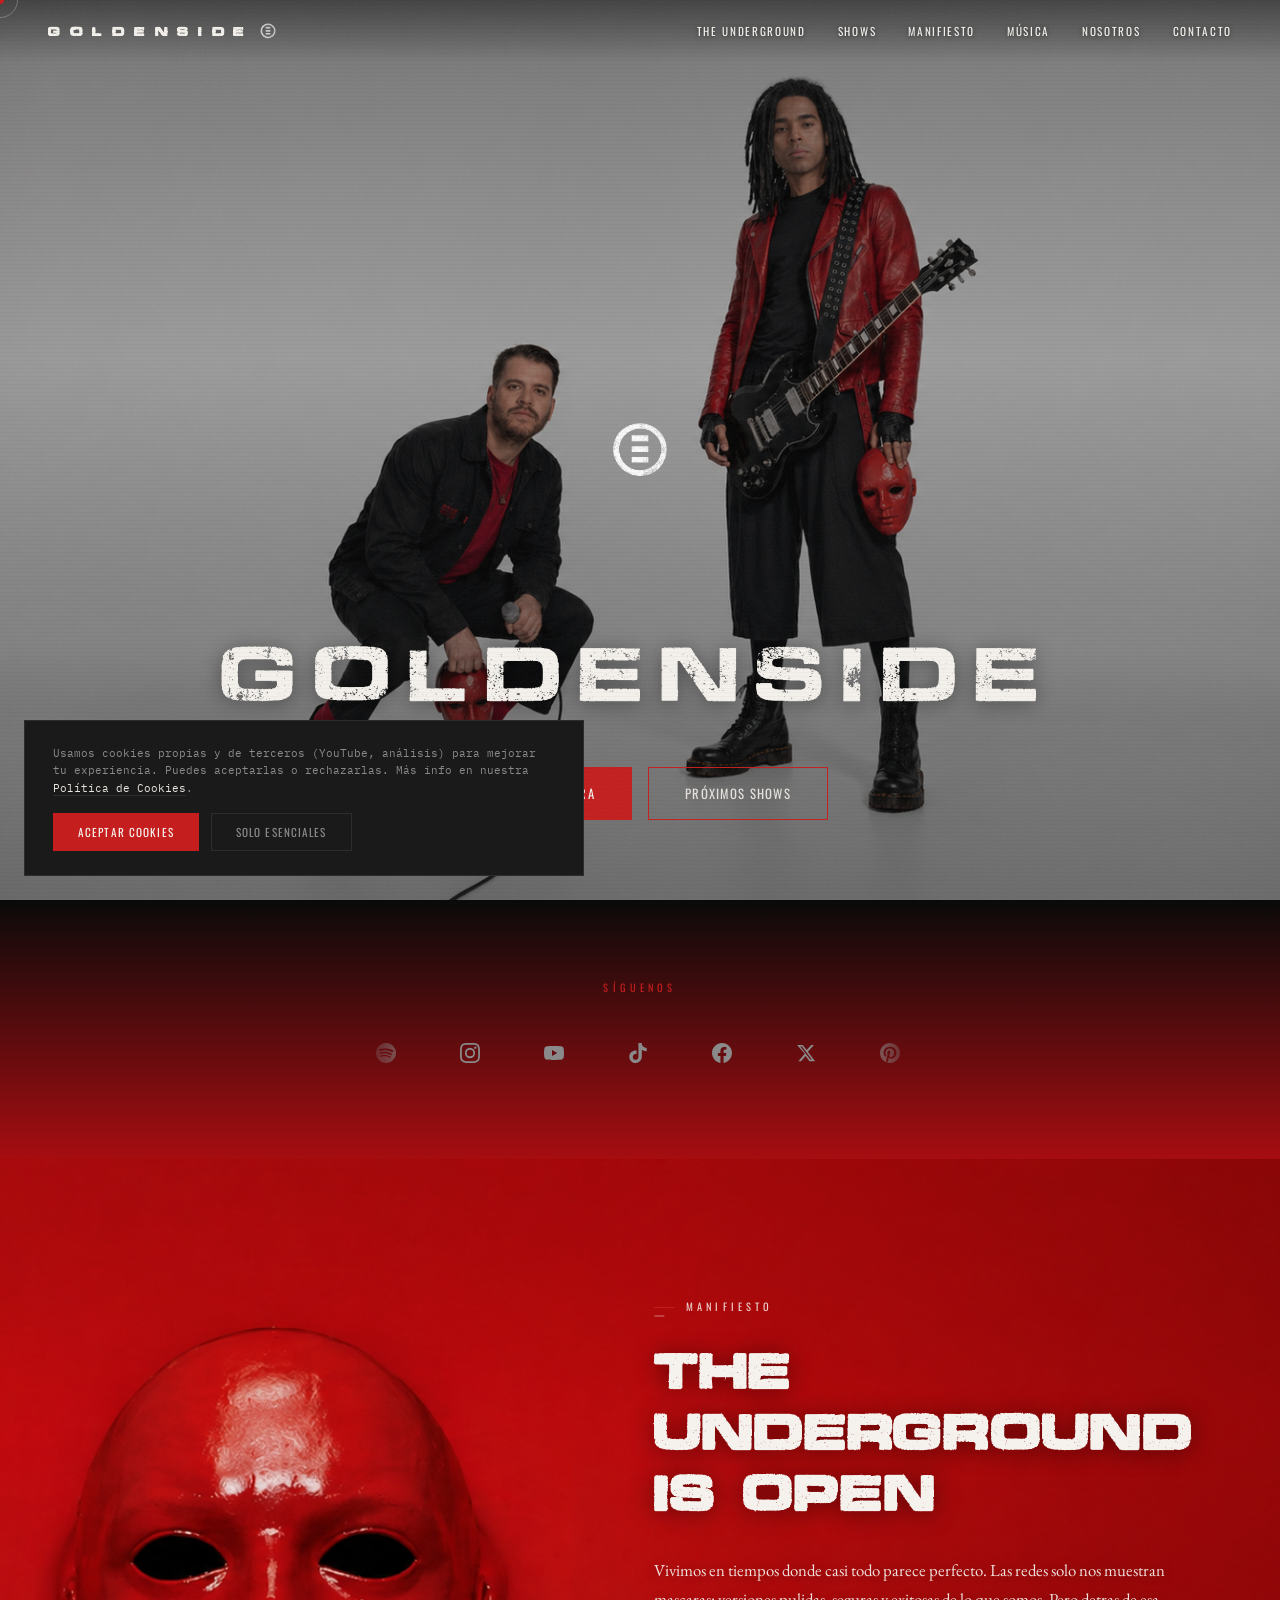
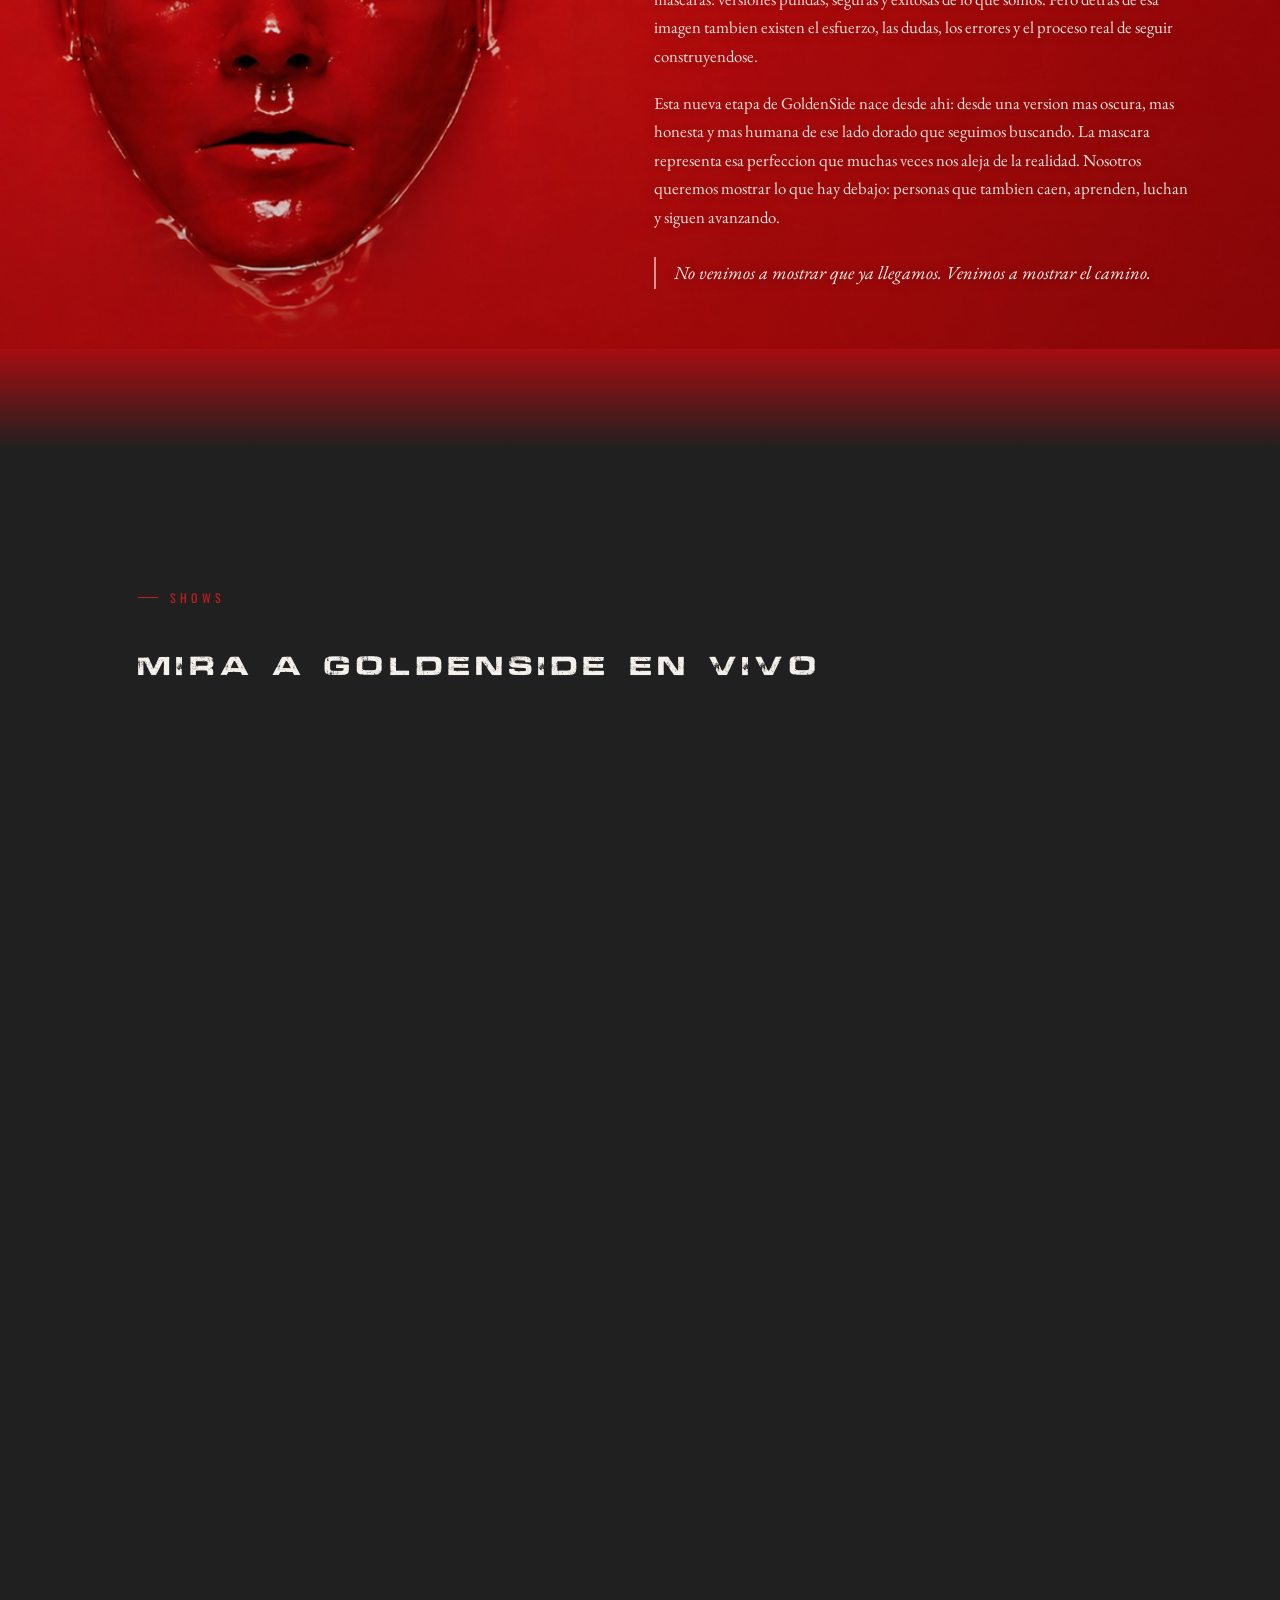
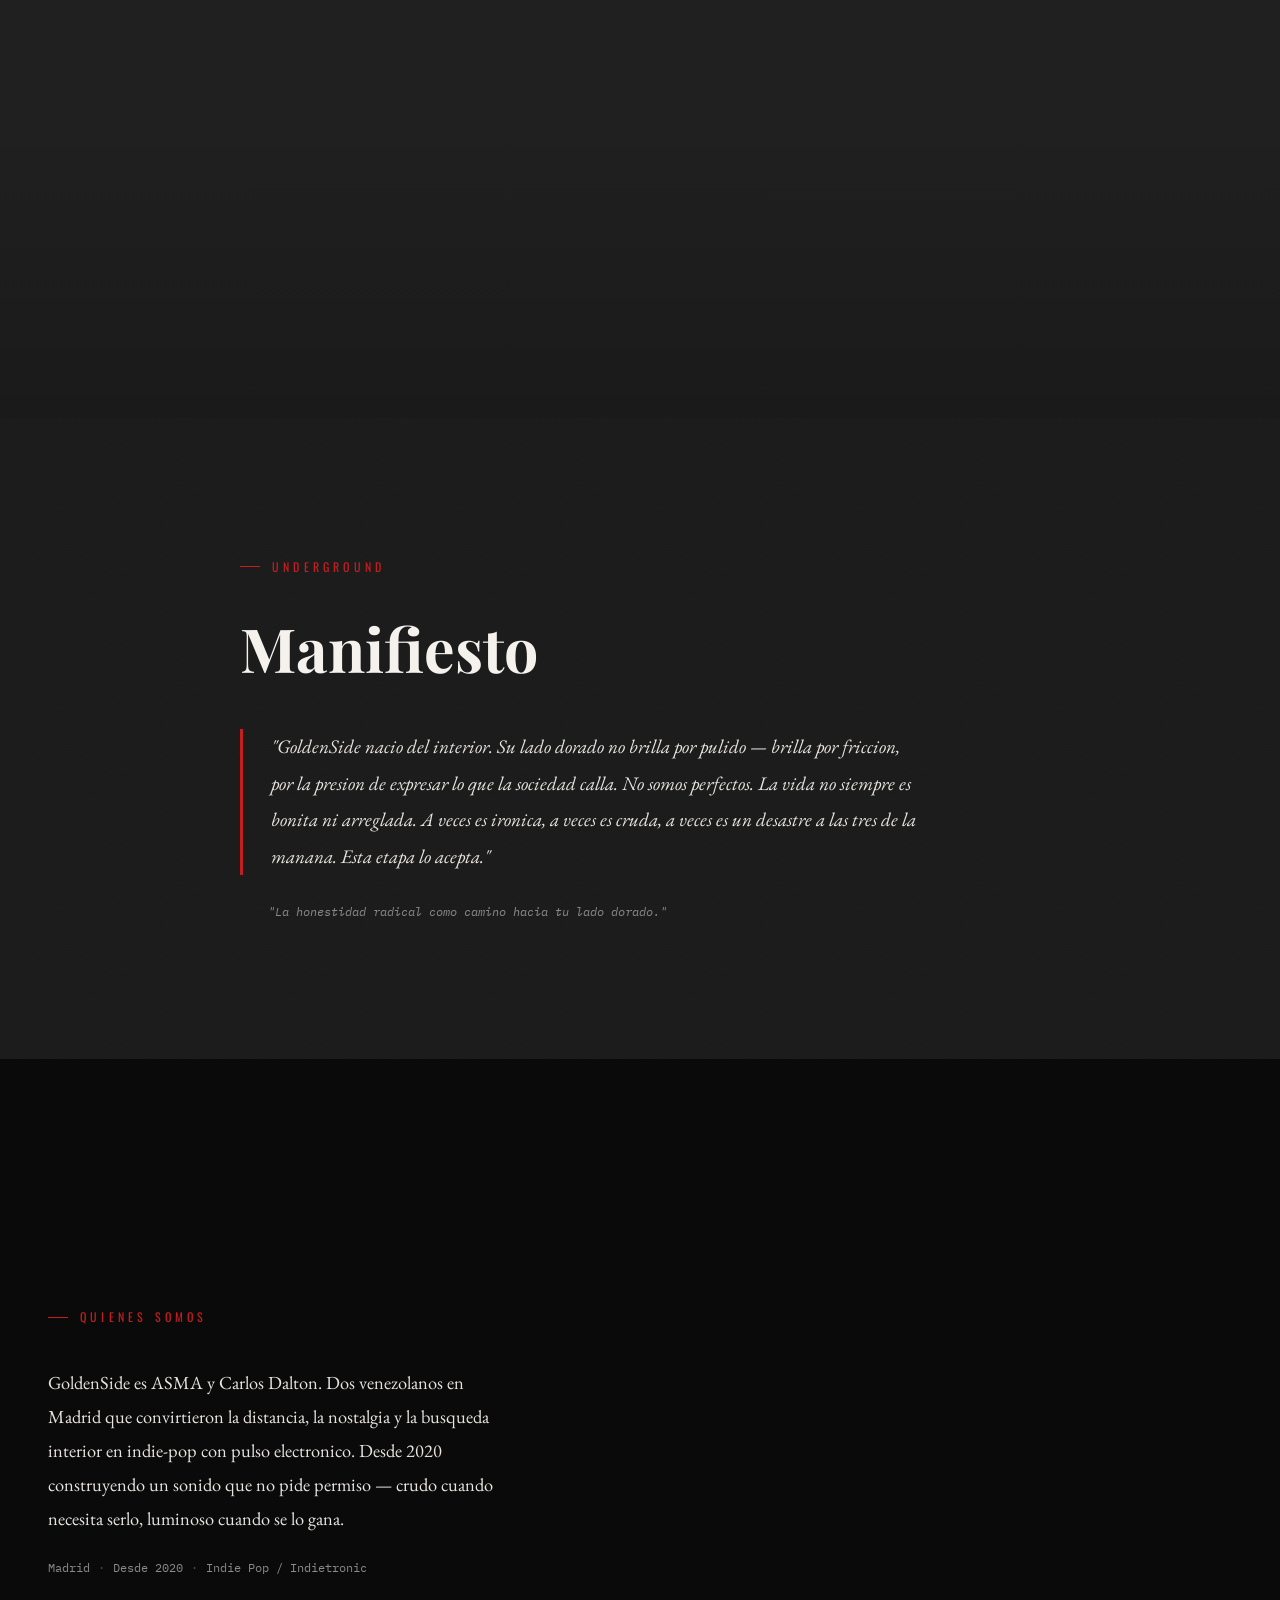
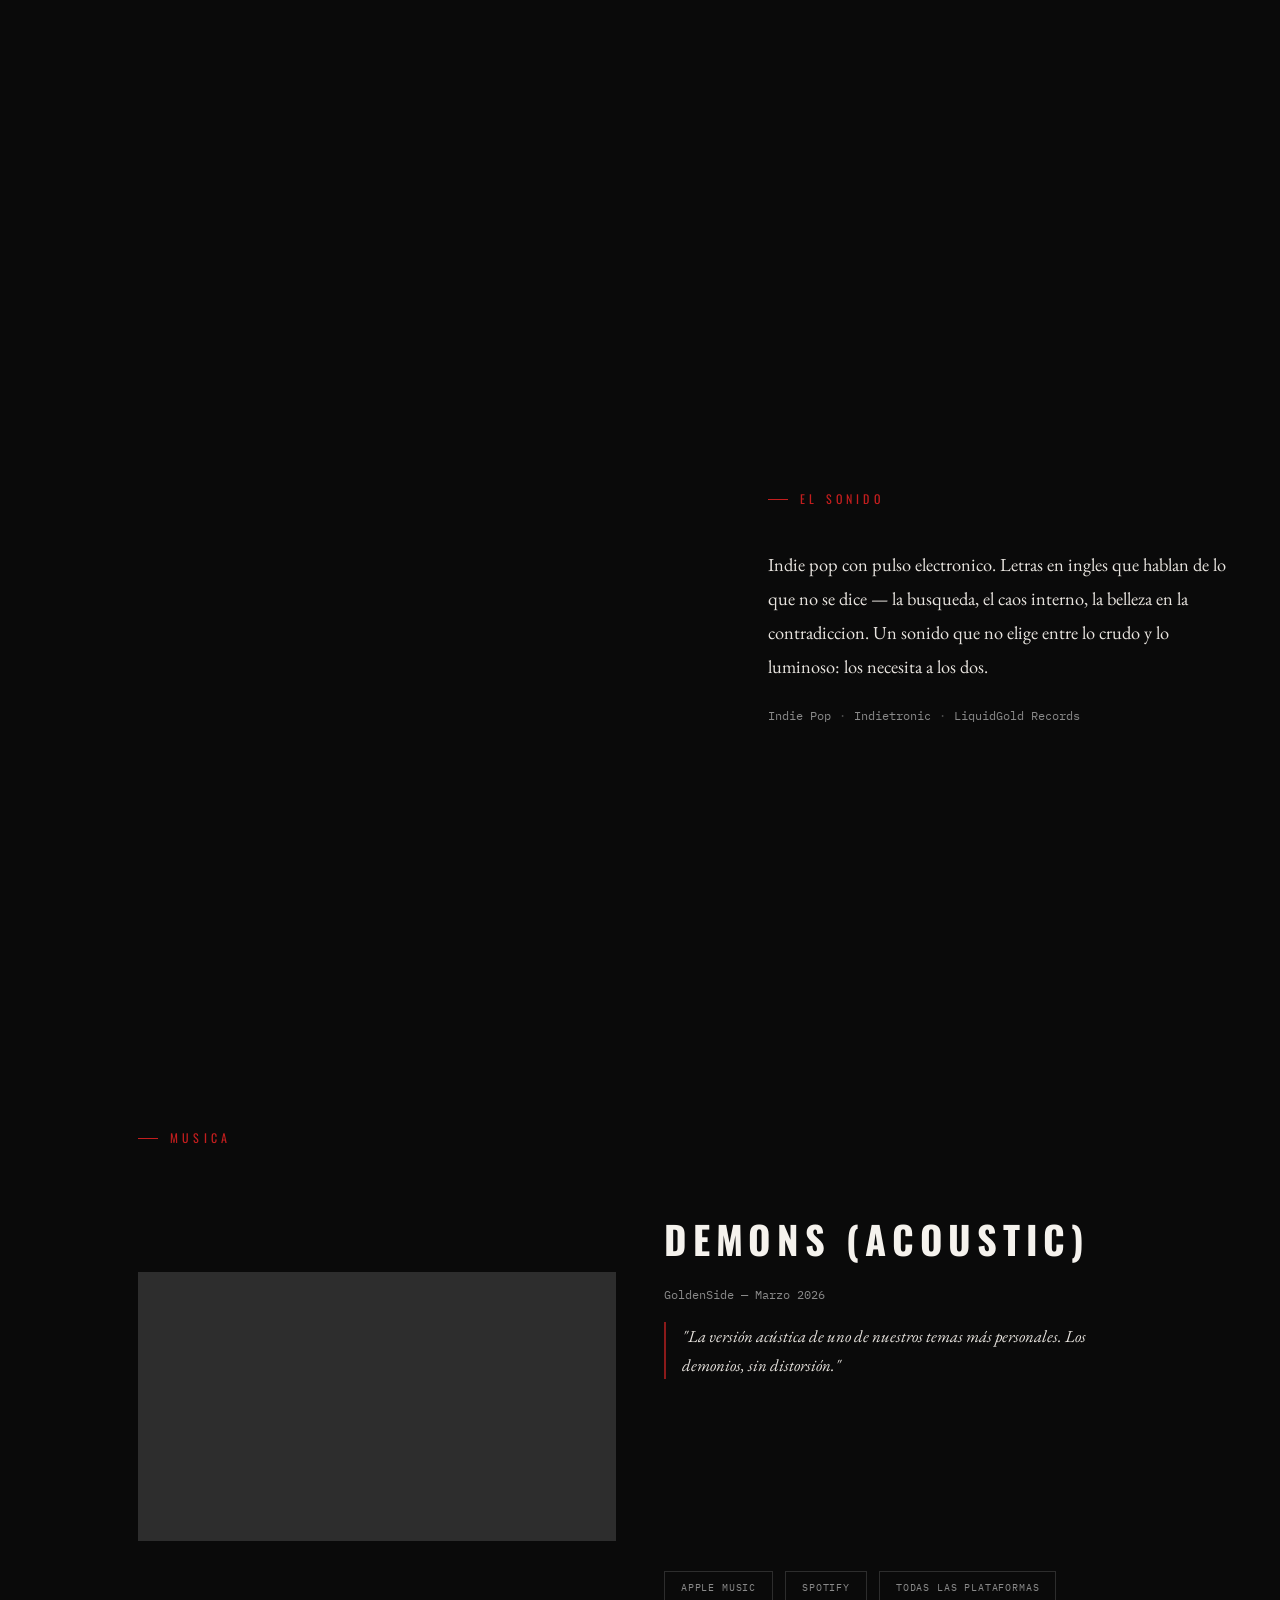
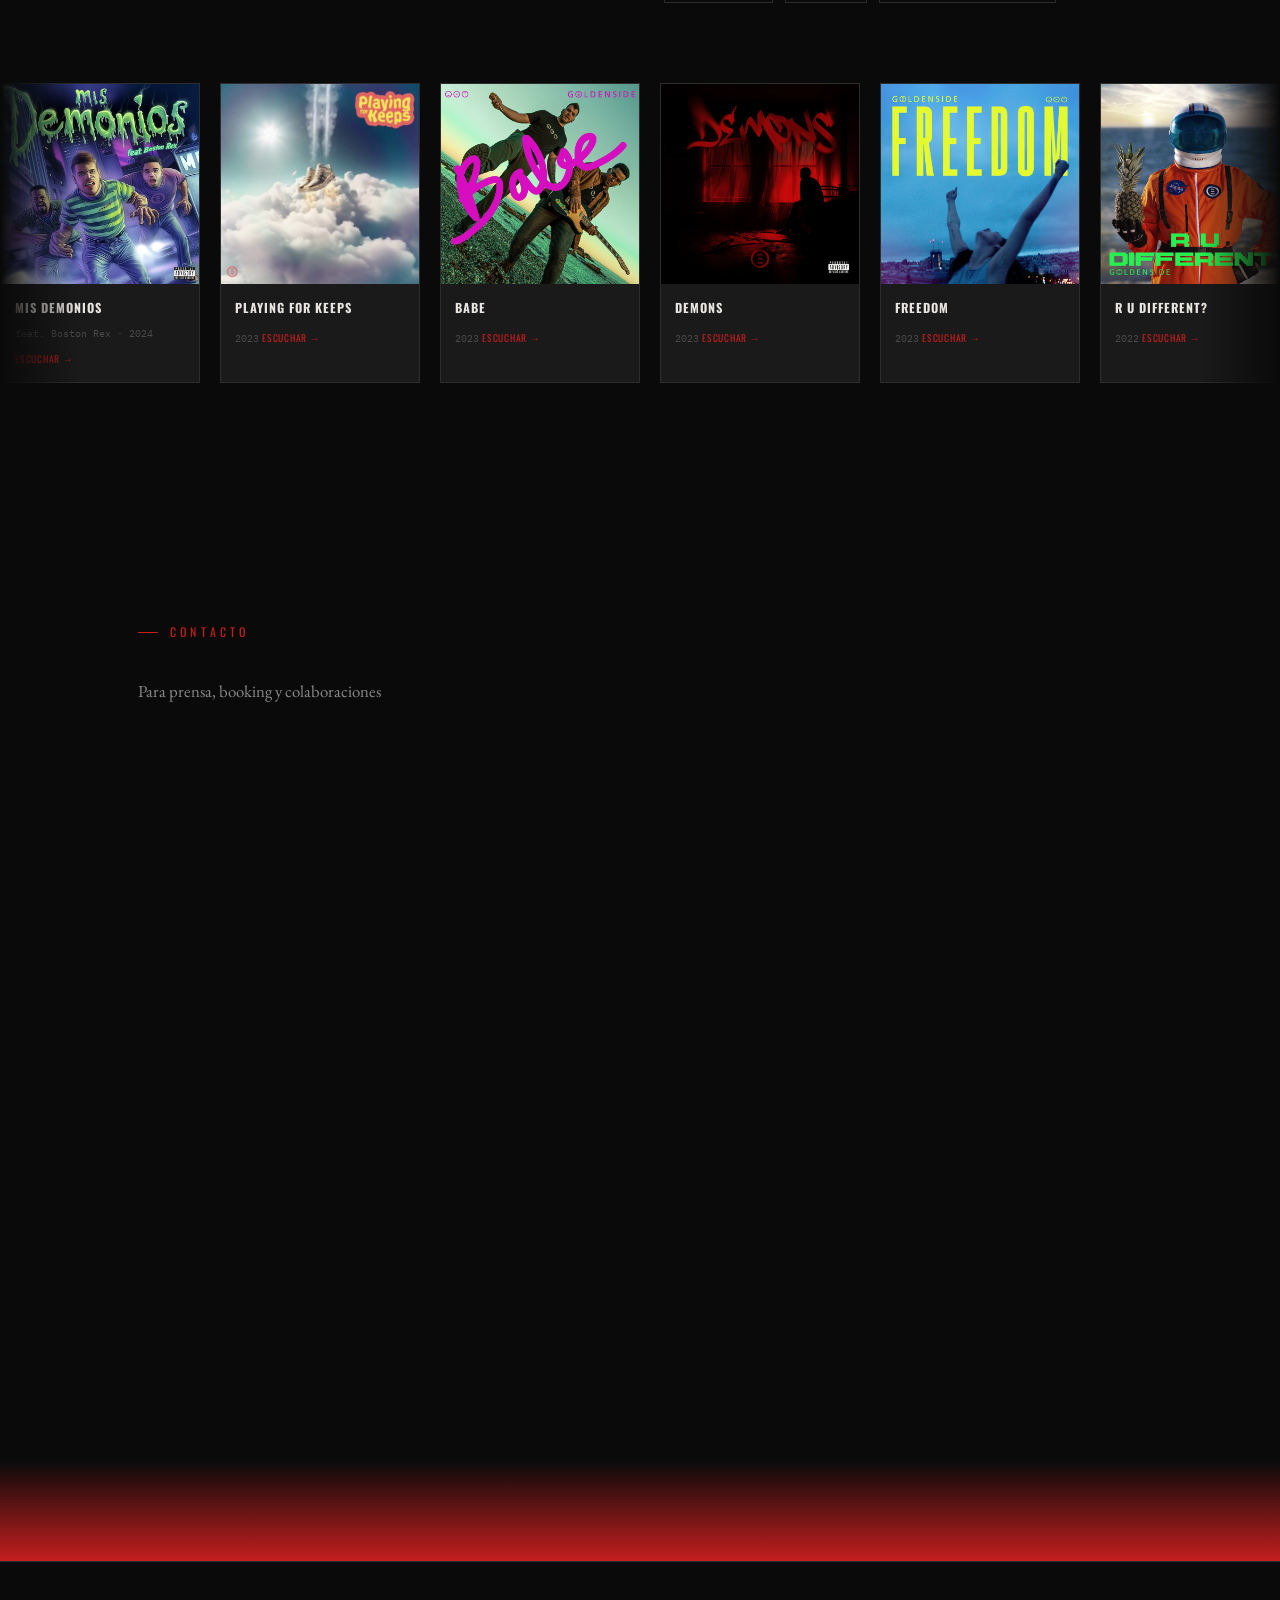
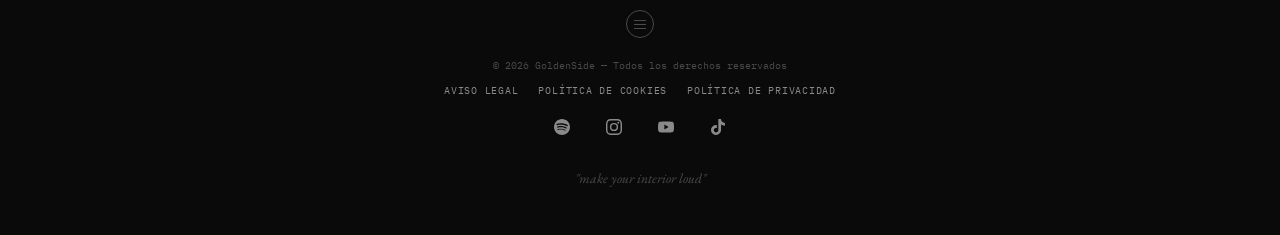
==== index.html @ a6f392eb "develop - first commit" ====
<!DOCTYPE html>
<html lang="es">
<head>
  <meta charset="UTF-8">
  <meta name="viewport" content="width=device-width, initial-scale=1.0">
  <title>GoldenSide — Make Your Interior Loud | Indie Pop & Indietronic</title>
  <meta name="description" content="GoldenSide es un duo de indie pop e indietronic desde Madrid. Musica para los que buscan, para los que no encajan, para los que estan encontrando su lado dorado.">
  <link rel="canonical" href="https://wearegoldenside.com">

  <!-- Open Graph -->
  <meta property="og:title" content="GoldenSide — Make Your Interior Loud">
  <meta property="og:description" content="Indie Pop & Indietronic desde Madrid. Dos venezolanos construyendo un sonido que no pide permiso.">
  <meta property="og:type" content="website">
  <meta property="og:url" content="https://wearegoldenside.com">
  <meta property="og:image" content="https://wearegoldenside.com/assets/images/Goldenside.png">
  <meta property="og:locale" content="es_ES">

  <!-- Twitter Card -->
  <meta name="twitter:card" content="summary_large_image">
  <meta name="twitter:site" content="@wearegoldenside">
  <meta name="twitter:title" content="GoldenSide — Make Your Interior Loud">
  <meta name="twitter:image" content="https://wearegoldenside.com/assets/images/Goldenside.png">

  <!-- Favicon -->
  <link rel="icon" href="./assets/images/favicon.ico" sizes="any">
  <link rel="icon" type="image/png" sizes="32x32" href="./assets/images/favicon-32x32.png">
  <link rel="icon" type="image/png" sizes="16x16" href="./assets/images/favicon-16x16.png">
  <link rel="apple-touch-icon" sizes="180x180" href="./assets/images/favicon-180x180.png">

  <!-- Structured Data: MusicGroup -->
  <script type="application/ld+json">
  {
    "@context": "https://schema.org",
    "@type": "MusicGroup",
    "name": "GoldenSide",
    "url": "https://wearegoldenside.com",
    "genre": ["Indie Pop", "Indietronic"],
    "foundingDate": "2020",
    "foundingLocation": { "@type": "City", "name": "Madrid" },
    "description": "Duo de indie pop e indietronic desde Madrid.",
    "member": [
      { "@type": "Person", "name": "ASMA", "alternateName": "Aaron Sebastian Marfil" },
      { "@type": "Person", "name": "Carlos Dalton", "alternateName": "Carlos Manuel Colmenares" }
    ],
    "sameAs": [
      "https://open.spotify.com/artist/3d6UTkWVMNHKwO2TElGvAi",
      "https://www.instagram.com/wearegoldenside/",
      "https://www.youtube.com/channel/UCMHQQQOY5kMtrRPUtmYefKA",
      "https://www.tiktok.com/@wearegoldenside"
    ]
  }
  </script>

  <!-- Structured Data: Event -->
  <script type="application/ld+json">
  {
    "@context": "https://schema.org",
    "@type": "MusicEvent",
    "name": "GoldenSide en Mercado de Motores Madrid",
    "startDate": "2026-04-11T12:30:00+02:00",
    "location": {
      "@type": "Place",
      "name": "Mercado de Motores — Museo del Ferrocarril",
      "address": {
        "@type": "PostalAddress",
        "streetAddress": "Paseo de las Delicias, 61",
        "addressLocality": "Madrid",
        "addressCountry": "ES"
      }
    },
    "performer": { "@type": "MusicGroup", "name": "GoldenSide" },
    "isAccessibleForFree": true,
    "offers": {
      "@type": "Offer",
      "price": "0",
      "priceCurrency": "EUR",
      "url": "https://www.eventbrite.es/e/entradas-mercado-de-motores-madrid-11-y-12-de-abril-entrada-gratis-1984720303856",
      "availability": "https://schema.org/InStock"
    }
  }
  </script>

  <!-- Preload critical fonts -->
  <link rel="preconnect" href="https://fonts.googleapis.com">
  <link rel="preconnect" href="https://fonts.gstatic.com" crossorigin>
  <link href="https://fonts.googleapis.com/css2?family=Playfair+Display:ital,wght@0,700;1,700&family=EB+Garamond:ital,wght@0,400;1,400&family=IBM+Plex+Mono:wght@400&family=Oswald:wght@400;600;700&family=Special+Elite&display=swap" rel="stylesheet">

  <!-- Sitemap -->
  <link rel="sitemap" type="application/xml" href="/sitemap.xml">

  <!-- Stylesheet -->
  <link rel="stylesheet" href="css/styles.css">
</head>
<body>

  <!-- ════════ GRAIN + SCANLINES OVERLAYS ════════ -->
  <div class="grain" aria-hidden="true">
    <svg width="100%" height="100%"><filter id="grain-filter"><feTurbulence type="fractalNoise" baseFrequency="0.85" numOctaves="3" stitchTiles="stitch"/></filter><rect width="100%" height="100%" filter="url(#grain-filter)"/></svg>
  </div>
  <div class="scanlines" aria-hidden="true"></div>

  <!-- ════════ CUSTOM CURSOR (desktop) ════════ -->
  <div class="cursor-dot" aria-hidden="true"></div>
  <div class="cursor-ring" aria-hidden="true"></div>

  <!-- ════════ HEADER ════════ -->
  <header class="header" id="header" role="banner">
    <a href="#hero" class="header__logo" aria-label="GoldenSide - Inicio">
      <!-- Inline SVG logo with PATH replacing O -->
      <svg class="header__logo-svg" viewBox="0 0 220 22" fill="none" xmlns="http://www.w3.org/2000/svg" aria-hidden="true">
        <text x="0" y="17" fill="var(--chalk)" font-family="'Progress', sans-serif" font-weight="700" font-size="18" letter-spacing="4" textLength="220">GOLDENSIDE</text>
      </svg>
      <img src="./assets/images/isotipo.png" alt="" class="header__isotipo" aria-hidden="true">
    </a>

    <nav class="header__nav" id="main-nav" aria-label="Navegacion principal">
      <a href="#underground-open" class="header__link">The Underground</a>
      <a href="#shows" class="header__link">Shows</a>
      <a href="#underground" class="header__link">Manifiesto</a>
      <a href="#musica" class="header__link">Música</a>
      <a href="#about" class="header__link">Nosotros</a>
      <a href="#contacto" class="header__link">Contacto</a>
    </nav>

    <button class="hamburger" id="hamburger" aria-label="Abrir menu" aria-expanded="false" aria-controls="mobile-menu">
      <span></span><span></span><span></span>
    </button>
  </header>

  <!-- ════════ MOBILE MENU ════════ -->
  <div class="mobile-menu" id="mobile-menu" role="dialog" aria-label="Menu de navegacion" aria-hidden="true">
    <nav class="mobile-menu__nav">
      <a href="#underground-open" class="mobile-menu__link">The Underground</a>
      <a href="#shows" class="mobile-menu__link">Shows</a>
      <a href="#underground" class="mobile-menu__link">Manifiesto</a>
      <a href="#musica" class="mobile-menu__link">Música</a>
      <a href="#about" class="mobile-menu__link">Nosotros</a>
      <a href="#contacto" class="mobile-menu__link">Contacto</a>
    </nav>
    <div class="mobile-menu__social">
      <a href="https://open.spotify.com/artist/3d6UTkWVMNHKwO2TElGvAi" target="_blank" rel="noopener" aria-label="Spotify">
        <svg viewBox="0 0 24 24" fill="currentColor" aria-hidden="true"><path d="M12 0C5.4 0 0 5.4 0 12s5.4 12 12 12 12-5.4 12-12S18.66 0 12 0zm5.521 17.34c-.24.359-.66.48-1.021.24-2.82-1.74-6.36-2.101-10.561-1.141-.418.122-.779-.179-.899-.539-.12-.421.18-.78.54-.9 4.56-1.021 8.52-.6 11.64 1.32.42.18.479.659.301 1.02zm1.44-3.3c-.301.42-.841.6-1.262.3-3.239-1.98-8.159-2.58-11.939-1.38-.479.12-1.02-.12-1.14-.6-.12-.48.12-1.021.6-1.141C9.6 9.9 15 10.561 18.72 12.84c.361.181.54.78.241 1.2zm.12-3.36C15.24 8.4 8.82 8.16 5.16 9.301c-.6.179-1.2-.181-1.38-.721-.18-.601.18-1.2.72-1.381 4.26-1.26 11.28-1.02 15.721 1.621.539.3.719 1.02.419 1.56-.299.421-1.02.599-1.559.3z"/></svg>
      </a>
      <a href="https://www.instagram.com/wearegoldenside/" target="_blank" rel="noopener" aria-label="Instagram">
        <svg viewBox="0 0 24 24" fill="currentColor" aria-hidden="true"><path d="M12 2.163c3.204 0 3.584.012 4.85.07 3.252.148 4.771 1.691 4.919 4.919.058 1.265.069 1.645.069 4.849 0 3.205-.012 3.584-.069 4.849-.149 3.225-1.664 4.771-4.919 4.919-1.266.058-1.644.07-4.85.07-3.204 0-3.584-.012-4.849-.07-3.26-.149-4.771-1.699-4.919-4.92-.058-1.265-.07-1.644-.07-4.849 0-3.204.013-3.583.07-4.849.149-3.227 1.664-4.771 4.919-4.919 1.266-.057 1.645-.069 4.849-.069zM12 0C8.741 0 8.333.014 7.053.072 2.695.272.273 2.69.073 7.052.014 8.333 0 8.741 0 12c0 3.259.014 3.668.072 4.948.2 4.358 2.618 6.78 6.98 6.98C8.333 23.986 8.741 24 12 24c3.259 0 3.668-.014 4.948-.072 4.354-.2 6.782-2.618 6.979-6.98.059-1.28.073-1.689.073-4.948 0-3.259-.014-3.667-.072-4.947-.196-4.354-2.617-6.78-6.979-6.98C15.668.014 15.259 0 12 0zm0 5.838a6.162 6.162 0 100 12.324 6.162 6.162 0 000-12.324zM12 16a4 4 0 110-8 4 4 0 010 8zm6.406-11.845a1.44 1.44 0 100 2.881 1.44 1.44 0 000-2.881z"/></svg>
      </a>
      <a href="https://www.youtube.com/@wearegoldenside" target="_blank" rel="noopener" aria-label="YouTube">
        <svg viewBox="0 0 24 24" fill="currentColor" aria-hidden="true"><path d="M23.495 6.205a3.007 3.007 0 00-2.088-2.088c-1.87-.501-9.396-.501-9.396-.501s-7.507-.01-9.396.501A3.007 3.007 0 00.527 6.205a31.247 31.247 0 00-.522 5.805 31.247 31.247 0 00.522 5.783 3.007 3.007 0 002.088 2.088c1.868.502 9.396.502 9.396.502s7.506 0 9.396-.502a3.007 3.007 0 002.088-2.088 31.247 31.247 0 00.5-5.783 31.247 31.247 0 00-.5-5.805zM9.609 15.601V8.408l6.264 3.602z"/></svg>
      </a>
    </div>
  </div>

  <main>
    <!-- ════════ 1. HERO ════════ -->
    <section class="hero" id="hero" aria-label="Inicio">
      <div class="hero__bg" aria-hidden="true"></div>

      <div class="hero__path" aria-hidden="true">
        <img src="./assets/images/isotipo.png" alt="" class="hero__path-logo">
      </div>

      <div class="hero__content">
        <h1 class="progress__title" aria-label="GoldenSide">
          <span class="progress__letter" style="--i:0">G</span><!--
          --><span class="progress__letter" style="--i:1">O</span><!--
          --><span class="progress__letter" style="--i:2">L</span><!--
          --><span class="progress__letter" style="--i:3">D</span><!--
          --><span class="progress__letter" style="--i:4">E</span><!--
          --><span class="progress__letter" style="--i:5">N</span><!--
          --><span class="progress__letter" style="--i:6">S</span><!--
          --><span class="progress__letter" style="--i:7">I</span><!--
          --><span class="progress__letter" style="--i:8">D</span><!--
          --><span class="progress__letter" style="--i:9">E</span>
        </h1>

        <div class="hero__ctas">
          <a href="https://distrokid.com/hyperfollow/goldenside/mis-demonios-feat-boston-rex" class="cta cta--primary" target="_blank" rel="noopener">Escuchar ahora</a>
          <a href="#shows" class="cta cta--ghost">Próximos shows</a>
        </div>
      </div>

    <div class="glitch-fx" aria-hidden="true"></div>
    
    </section>

    <!-- ════════ 2. REDES SOCIALES ════════ -->
    <section class="social-bar" id="redes" aria-label="Redes sociales">
      <p class="social-bar__label">Síguenos</p>
      <div class="social-bar__icons" aria-label="Redes sociales">
        <div class="ticker-inner">
          <a href="https://open.spotify.com/artist/3d6UTkWVMNHKwO2TElGvAi" class="social-icon" target="_blank" rel="noopener" aria-label="Spotify">
            <svg viewBox="0 0 24 24" fill="currentColor" aria-hidden="true"><path d="M12 0C5.4 0 0 5.4 0 12s5.4 12 12 12 12-5.4 12-12S18.66 0 12 0zm5.521 17.34c-.24.359-.66.48-1.021.24-2.82-1.74-6.36-2.101-10.561-1.141-.418.122-.779-.179-.899-.539-.12-.421.18-.78.54-.9 4.56-1.021 8.52-.6 11.64 1.32.42.18.479.659.301 1.02zm1.44-3.3c-.301.42-.841.6-1.262.3-3.239-1.98-8.159-2.58-11.939-1.38-.479.12-1.02-.12-1.14-.6-.12-.48.12-1.021.6-1.141C9.6 9.9 15 10.561 18.72 12.84c.361.181.54.78.241 1.2zm.12-3.36C15.24 8.4 8.82 8.16 5.16 9.301c-.6.179-1.2-.181-1.38-.721-.18-.601.18-1.2.72-1.381 4.26-1.26 11.28-1.02 15.721 1.621.539.3.719 1.02.419 1.56-.299.421-1.02.599-1.559.3z"/></svg>
          </a>
          <a href="https://www.instagram.com/wearegoldenside/" class="social-icon" target="_blank" rel="noopener" aria-label="Instagram">
            <svg viewBox="0 0 24 24" fill="currentColor" aria-hidden="true"><path d="M12 2.163c3.204 0 3.584.012 4.85.07 3.252.148 4.771 1.691 4.919 4.919.058 1.265.069 1.645.069 4.849 0 3.205-.012 3.584-.069 4.849-.149 3.225-1.664 4.771-4.919 4.919-1.266.058-1.644.07-4.85.07-3.204 0-3.584-.012-4.849-.07-3.26-.149-4.771-1.699-4.919-4.92-.058-1.265-.07-1.644-.07-4.849 0-3.204.013-3.583.07-4.849.149-3.227 1.664-4.771 4.919-4.919 1.266-.057 1.645-.069 4.849-.069zM12 0C8.741 0 8.333.014 7.053.072 2.695.272.273 2.69.073 7.052.014 8.333 0 8.741 0 12c0 3.259.014 3.668.072 4.948.2 4.358 2.618 6.78 6.98 6.98C8.333 23.986 8.741 24 12 24c3.259 0 3.668-.014 4.948-.072 4.354-.2 6.782-2.618 6.979-6.98.059-1.28.073-1.689.073-4.948 0-3.259-.014-3.667-.072-4.947-.196-4.354-2.617-6.78-6.979-6.98C15.668.014 15.259 0 12 0zm0 5.838a6.162 6.162 0 100 12.324 6.162 6.162 0 000-12.324zM12 16a4 4 0 110-8 4 4 0 010 8zm6.406-11.845a1.44 1.44 0 100 2.881 1.44 1.44 0 000-2.881z"/></svg>
          </a>
          <a href="https://www.youtube.com/@wearegoldenside" class="social-icon" target="_blank" rel="noopener" aria-label="YouTube">
            <svg viewBox="0 0 24 24" fill="currentColor" aria-hidden="true"><path d="M23.495 6.205a3.007 3.007 0 00-2.088-2.088c-1.87-.501-9.396-.501-9.396-.501s-7.507-.01-9.396.501A3.007 3.007 0 00.527 6.205a31.247 31.247 0 00-.522 5.805 31.247 31.247 0 00.522 5.783 3.007 3.007 0 002.088 2.088c1.868.502 9.396.502 9.396.502s7.506 0 9.396-.502a3.007 3.007 0 002.088-2.088 31.247 31.247 0 00.5-5.783 31.247 31.247 0 00-.5-5.805zM9.609 15.601V8.408l6.264 3.602z"/></svg>
          </a>
          <a href="https://www.tiktok.com/@wearegoldenside" class="social-icon" target="_blank" rel="noopener" aria-label="TikTok">
            <svg viewBox="0 0 24 24" fill="currentColor" aria-hidden="true"><path d="M12.525.02c1.31-.02 2.61-.01 3.91-.02.08 1.53.63 3.09 1.75 4.17 1.12 1.11 2.7 1.62 4.24 1.79v4.03c-1.44-.05-2.89-.35-4.2-.97-.57-.26-1.1-.59-1.62-.93-.01 2.92.01 5.84-.02 8.75-.08 1.4-.54 2.79-1.35 3.94-1.31 1.92-3.58 3.17-5.91 3.21-1.43.08-2.86-.31-4.08-1.03-2.02-1.19-3.44-3.37-3.65-5.71-.02-.5-.03-1-.01-1.49.18-1.9 1.12-3.72 2.58-4.96 1.66-1.44 3.98-2.13 6.15-1.72.02 1.48-.04 2.96-.04 4.44-.99-.32-2.15-.23-3.02.37-.63.41-1.11 1.04-1.36 1.75-.21.51-.15 1.07-.14 1.61.24 1.64 1.82 3.02 3.5 2.87 1.12-.01 2.19-.66 2.77-1.61.19-.33.4-.67.41-1.06.1-1.79.06-3.57.07-5.36.01-4.03-.01-8.05.02-12.07z"/></svg>
          </a>
          <a href="https://www.facebook.com/goldensidemusic" class="social-icon" target="_blank" rel="noopener" aria-label="Facebook">
            <svg viewBox="0 0 24 24" fill="currentColor" aria-hidden="true"><path d="M24 12.073c0-6.627-5.373-12-12-12s-12 5.373-12 12c0 5.99 4.388 10.954 10.125 11.854v-8.385H7.078v-3.47h3.047V9.43c0-3.007 1.792-4.669 4.533-4.669 1.312 0 2.686.235 2.686.235v2.953H15.83c-1.491 0-1.956.925-1.956 1.874v2.25h3.328l-.532 3.47h-2.796v8.385C19.612 23.027 24 18.062 24 12.073z"/></svg>
          </a>
          <a href="https://twitter.com/wearegoldenside" class="social-icon" target="_blank" rel="noopener" aria-label="X / Twitter">
            <svg viewBox="0 0 24 24" fill="currentColor" aria-hidden="true"><path d="M18.244 2.25h3.308l-7.227 8.26 8.502 11.24H16.17l-4.714-6.231-5.401 6.231H2.748l7.73-8.835L1.254 2.25H8.08l4.713 6.231zm-1.161 17.52h1.833L7.084 4.126H5.117z"/></svg>
          </a>
          <a href="https://es.pinterest.com/wearegoldenside/" class="social-icon" target="_blank" rel="noopener" aria-label="Pinterest">
            <svg viewBox="0 0 24 24" fill="currentColor" aria-hidden="true"><path d="M12.017 0C5.396 0 .029 5.367.029 11.987c0 5.079 3.158 9.417 7.618 11.162-.105-.949-.2-2.405.042-3.441.218-.937 1.407-5.965 1.407-5.965s-.359-.719-.359-1.782c0-1.668.967-2.914 2.171-2.914 1.023 0 1.518.769 1.518 1.69 0 1.029-.655 2.568-.994 3.995-.283 1.194.599 2.169 1.777 2.169 2.133 0 3.772-2.249 3.772-5.495 0-2.873-2.064-4.882-5.012-4.882-3.414 0-5.418 2.561-5.418 5.207 0 1.031.397 2.138.893 2.738.098.119.112.224.083.345l-.333 1.36c-.053.22-.174.267-.402.161-1.499-.698-2.436-2.889-2.436-4.649 0-3.785 2.75-7.262 7.929-7.262 4.163 0 7.398 2.967 7.398 6.931 0 4.136-2.607 7.464-6.227 7.464-1.216 0-2.359-.632-2.75-1.378l-.748 2.853c-.271 1.043-1.002 2.35-1.492 3.146C9.57 23.812 10.763 24.009 12.017 24c6.624 0 11.99-5.367 11.99-11.987C24.007 5.367 18.641 0 12.017 0z"/></svg>
          </a>
        <!-- clones para loop infinito (aria-hidden, tabindex=-1) -->
          <a href="https://open.spotify.com/artist/3d6UTkWVMNHKwO2TElGvAi" class="social-icon" target="_blank" rel="noopener" tabindex="-1">
            <svg viewBox="0 0 24 24" fill="currentColor" aria-hidden="true"><path d="M12 0C5.4 0 0 5.4 0 12s5.4 12 12 12 12-5.4 12-12S18.66 0 12 0zm5.521 17.34c-.24.359-.66.48-1.021.24-2.82-1.74-6.36-2.101-10.561-1.141-.418.122-.779-.179-.899-.539-.12-.421.18-.78.54-.9 4.56-1.021 8.52-.6 11.64 1.32.42.18.479.659.301 1.02zm1.44-3.3c-.301.42-.841.6-1.262.3-3.239-1.98-8.159-2.58-11.939-1.38-.479.12-1.02-.12-1.14-.6-.12-.48.12-1.021.6-1.141C9.6 9.9 15 10.561 18.72 12.84c.361.181.54.78.241 1.2zm.12-3.36C15.24 8.4 8.82 8.16 5.16 9.301c-.6.179-1.2-.181-1.38-.721-.18-.601.18-1.2.72-1.381 4.26-1.26 11.28-1.02 15.721 1.621.539.3.719 1.02.419 1.56-.299.421-1.02.599-1.559.3z"/></svg>
          </a>
          <a href="https://www.instagram.com/wearegoldenside/" class="social-icon" target="_blank" rel="noopener" tabindex="-1">
            <svg viewBox="0 0 24 24" fill="currentColor" aria-hidden="true"><path d="M12 2.163c3.204 0 3.584.012 4.85.07 3.252.148 4.771 1.691 4.919 4.919.058 1.265.069 1.645.069 4.849 0 3.205-.012 3.584-.069 4.849-.149 3.225-1.664 4.771-4.919 4.919-1.266.058-1.644.07-4.85.07-3.204 0-3.584-.012-4.849-.07-3.26-.149-4.771-1.699-4.919-4.92-.058-1.265-.07-1.644-.07-4.849 0-3.204.013-3.583.07-4.849.149-3.227 1.664-4.771 4.919-4.919 1.266-.057 1.645-.069 4.849-.069zM12 0C8.741 0 8.333.014 7.053.072 2.695.272.273 2.69.073 7.052.014 8.333 0 8.741 0 12c0 3.259.014 3.668.072 4.948.2 4.358 2.618 6.78 6.98 6.98C8.333 23.986 8.741 24 12 24c3.259 0 3.668-.014 4.948-.072 4.354-.2 6.782-2.618 6.979-6.98.059-1.28.073-1.689.073-4.948 0-3.259-.014-3.667-.072-4.947-.196-4.354-2.617-6.78-6.979-6.98C15.668.014 15.259 0 12 0zm0 5.838a6.162 6.162 0 100 12.324 6.162 6.162 0 000-12.324zM12 16a4 4 0 110-8 4 4 0 010 8zm6.406-11.845a1.44 1.44 0 100 2.881 1.44 1.44 0 000-2.881z"/></svg>
          </a>
          <a href="https://www.youtube.com/@wearegoldenside" class="social-icon" target="_blank" rel="noopener" tabindex="-1">
            <svg viewBox="0 0 24 24" fill="currentColor" aria-hidden="true"><path d="M23.495 6.205a3.007 3.007 0 00-2.088-2.088c-1.87-.501-9.396-.501-9.396-.501s-7.507-.01-9.396.501A3.007 3.007 0 00.527 6.205a31.247 31.247 0 00-.522 5.805 31.247 31.247 0 00.522 5.783 3.007 3.007 0 002.088 2.088c1.868.502 9.396.502 9.396.502s7.506 0 9.396-.502a3.007 3.007 0 002.088-2.088 31.247 31.247 0 00.5-5.783 31.247 31.247 0 00-.5-5.805zM9.609 15.601V8.408l6.264 3.602z"/></svg>
          </a>
          <a href="https://www.tiktok.com/@wearegoldenside" class="social-icon" target="_blank" rel="noopener" tabindex="-1">
            <svg viewBox="0 0 24 24" fill="currentColor" aria-hidden="true"><path d="M12.525.02c1.31-.02 2.61-.01 3.91-.02.08 1.53.63 3.09 1.75 4.17 1.12 1.11 2.7 1.62 4.24 1.79v4.03c-1.44-.05-2.89-.35-4.2-.97-.57-.26-1.1-.59-1.62-.93-.01 2.92.01 5.84-.02 8.75-.08 1.4-.54 2.79-1.35 3.94-1.31 1.92-3.58 3.17-5.91 3.21-1.43.08-2.86-.31-4.08-1.03-2.02-1.19-3.44-3.37-3.65-5.71-.02-.5-.03-1-.01-1.49.18-1.9 1.12-3.72 2.58-4.96 1.66-1.44 3.98-2.13 6.15-1.72.02 1.48-.04 2.96-.04 4.44-.99-.32-2.15-.23-3.02.37-.63.41-1.11 1.04-1.36 1.75-.21.51-.15 1.07-.14 1.61.24 1.64 1.82 3.02 3.5 2.87 1.12-.01 2.19-.66 2.77-1.61.19-.33.4-.67.41-1.06.1-1.79.06-3.57.07-5.36.01-4.03-.01-8.05.02-12.07z"/></svg>
          </a>
          <a href="https://www.facebook.com/goldensidemusic" class="social-icon" target="_blank" rel="noopener" tabindex="-1">
            <svg viewBox="0 0 24 24" fill="currentColor" aria-hidden="true"><path d="M24 12.073c0-6.627-5.373-12-12-12s-12 5.373-12 12c0 5.99 4.388 10.954 10.125 11.854v-8.385H7.078v-3.47h3.047V9.43c0-3.007 1.792-4.669 4.533-4.669 1.312 0 2.686.235 2.686.235v2.953H15.83c-1.491 0-1.956.925-1.956 1.874v2.25h3.328l-.532 3.47h-2.796v8.385C19.612 23.027 24 18.062 24 12.073z"/></svg>
          </a>
          <a href="https://twitter.com/wearegoldenside" class="social-icon" target="_blank" rel="noopener" tabindex="-1">
            <svg viewBox="0 0 24 24" fill="currentColor" aria-hidden="true"><path d="M18.244 2.25h3.308l-7.227 8.26 8.502 11.24H16.17l-4.714-6.231-5.401 6.231H2.748l7.73-8.835L1.254 2.25H8.08l4.713 6.231zm-1.161 17.52h1.833L7.084 4.126H5.117z"/></svg>
          </a>
          <a href="https://es.pinterest.com/wearegoldenside/" class="social-icon" target="_blank" rel="noopener" tabindex="-1">
            <svg viewBox="0 0 24 24" fill="currentColor" aria-hidden="true"><path d="M12.017 0C5.396 0 .029 5.367.029 11.987c0 5.079 3.158 9.417 7.618 11.162-.105-.949-.2-2.405.042-3.441.218-.937 1.407-5.965 1.407-5.965s-.359-.719-.359-1.782c0-1.668.967-2.914 2.171-2.914 1.023 0 1.518.769 1.518 1.69 0 1.029-.655 2.568-.994 3.995-.283 1.194.599 2.169 1.777 2.169 2.133 0 3.772-2.249 3.772-5.495 0-2.873-2.064-4.882-5.012-4.882-3.414 0-5.418 2.561-5.418 5.207 0 1.031.397 2.138.893 2.738.098.119.112.224.083.345l-.333 1.36c-.053.22-.174.267-.402.161-1.499-.698-2.436-2.889-2.436-4.649 0-3.785 2.75-7.262 7.929-7.262 4.163 0 7.398 2.967 7.398 6.931 0 4.136-2.607 7.464-6.227 7.464-1.216 0-2.359-.632-2.75-1.378l-.748 2.853c-.271 1.043-1.002 2.35-1.492 3.146C9.57 23.812 10.763 24.009 12.017 24c6.624 0 11.99-5.367 11.99-11.987C24.007 5.367 18.641 0 12.017 0z"/></svg>
          </a>
        </div>
      </div>
    </section>

    <!-- ════════ 3. UNDERGROUND IS OPEN ════════ -->
    <section class="underground-open" id="underground-open" aria-label="The Underground Is Open">
      <div class="underground-open__bg" aria-hidden="true"></div>
      <div class="underground-open__overlay" aria-hidden="true"></div>
      <div class="underground-open__inner">
        <div class="underground-open__text">
          <p class="section-label reveal" data-delay="0">Manifiesto</p>
          <h2 class="underground-open__title reveal" data-delay="1">The Underground<br>Is Open</h2>
          <div class="underground-open__body">
            <p class="reveal" data-delay="2">Vivimos en tiempos donde casi todo parece perfecto. Las redes solo nos muestran mascaras: versiones pulidas, seguras y exitosas de lo que somos. Pero detras de esa imagen tambien existen el esfuerzo, las dudas, los errores y el proceso real de seguir construyendose.</p>
            <p class="reveal" data-delay="3">Esta nueva etapa de GoldenSide nace desde ahi: desde una version mas oscura, mas honesta y mas humana de ese lado dorado que seguimos buscando. La mascara representa esa perfeccion que muchas veces nos aleja de la realidad. Nosotros queremos mostrar lo que hay debajo: personas que tambien caen, aprenden, luchan y siguen avanzando.</p>
            <p class="underground-open__close reveal" data-delay="4">No venimos a mostrar que ya llegamos. Venimos a mostrar el camino.</p>
          </div>
        </div>
      </div>
      <div class="gradient-divider--from-red" aria-hidden="true"></div>
    </section>

    <!-- ════════ 4. SHOWS ════════ -->
    <section class="shows" id="shows" aria-label="Proximos shows">
      <div class="shows__inner">
        <p class="section-label reveal" data-delay="0">Shows</p>

        <div class="shows__live reveal" data-delay="1">
          <p class="shows__live-label">Mira a GoldenSide en vivo</p>
          <div class="shows__live-video">
            <iframe
              src="https://www.youtube.com/embed/vjM6bovVxJw"
              title="GoldenSide en vivo"
              frameborder="0"
              allow="accelerometer; autoplay; clipboard-write; encrypted-media; gyroscope; picture-in-picture; web-share"
              allowfullscreen
            ></iframe>
          </div>
        </div>

        <h2 class="shows__subtitle reveal" data-delay="2">Próximos shows</h2>

        <article class="poster reveal" data-delay="3">
          <div class="poster__content">
            <span class="poster__badge">Gratis</span>
            <div class="poster__date">
              <span class="poster__day">11</span>
              <div class="poster__month-year">
                <span>Abril</span>
                <span>2026</span>
              </div>
            </div>
            <h3 class="poster__venue">Mercado de Motores Madrid</h3>
            <div class="poster__details">
              <p>Museo del Ferrocarril — Paseo de las Delicias, 61, Madrid</p>
              <p>12:30h &middot; Entrada gratuita (reserva obligatoria)</p>
            </div>
            <div class="poster__ctas">
              <a href="https://www.eventbrite.es/e/entradas-mercado-de-motores-madrid-11-y-12-de-abril-entrada-gratis-1984720303856" class="cta cta--primary" target="_blank" rel="noopener">Reservar entrada</a>
              <a href="https://maps.google.com/?q=Museo+del+Ferrocarril+Madrid+Paseo+de+las+Delicias+61" class="cta cta--ghost" target="_blank" rel="noopener">Ver en mapa</a>
            </div>
          </div>
        </article>
      </div>
    </section>

    <!-- ════════ 5. UNDERGROUND / MANIFIESTO ════════ -->
    <section class="underground" id="underground" aria-label="Manifiesto">
      <div class="underground__inner">
        <p class="section-label reveal" data-delay="0">Underground</p>
        <h2 class="underground__title reveal" data-delay="1">Manifiesto</h2>
        <div class="underground__block reveal" data-delay="2">
          <blockquote class="underground__quote">
            "GoldenSide nacio del interior. Su lado dorado no brilla por pulido — brilla por friccion, por la presion de expresar lo que la sociedad calla. No somos perfectos. La vida no siempre es bonita ni arreglada. A veces es ironica, a veces es cruda, a veces es un desastre a las tres de la manana. Esta etapa lo acepta."
          </blockquote>
        </div>
        <p class="underground__close reveal" data-delay="3">"La honestidad radical como camino hacia tu lado dorado."</p>
      </div>
      <div class="red-tape red-tape--animated" aria-hidden="true"></div>
    </section>

    <!-- ════════ 6. ABOUT ════════ -->
    <section class="about" id="about" aria-label="Quienes somos">
      <div class="about__bg" aria-hidden="true"></div>
      <div class="about__inner">
        <p class="section-label reveal" data-delay="0">Quienes somos</p>
        <div class="about__text">
          <p class="reveal" data-delay="1">GoldenSide es ASMA y Carlos Dalton. Dos venezolanos en Madrid que convirtieron la distancia, la nostalgia y la busqueda interior en indie-pop con pulso electronico. Desde 2020 construyendo un sonido que no pide permiso — crudo cuando necesita serlo, luminoso cuando se lo gana.</p>
          <div class="about__meta reveal" data-delay="2">
            <span>Madrid</span><span>Desde 2020</span><span>Indie Pop / Indietronic</span>
          </div>
        </div>
      </div>
    </section>

    <!-- ════════ 7. ABOUT ALT ════════ -->
    <section class="about about--alt" id="about-2" aria-label="El sonido">
      <div class="about__bg" aria-hidden="true"></div>
      <div class="about__inner">
        <p class="section-label reveal" data-delay="0">El sonido</p>
        <div class="about__text">
          <p class="reveal" data-delay="1">Indie pop con pulso electronico. Letras en ingles que hablan de lo que no se dice — la busqueda, el caos interno, la belleza en la contradiccion. Un sonido que no elige entre lo crudo y lo luminoso: los necesita a los dos.</p>
          <div class="about__meta reveal" data-delay="2">
            <span>Indie Pop</span><span>Indietronic</span><span>LiquidGold Records</span>
          </div>
        </div>
      </div>
    </section>

    <!-- ════════ 8. MUSICA ════════ -->
    <section class="musica" id="musica" aria-label="Musica">
      <div class="musica__header">
        <p class="section-label reveal" data-delay="0">Musica</p>
      </div>

      <!-- Featured single -->
      <div class="featured">
        <div class="featured__cover reveal" data-delay="0" id="featured-cover">
          <div class="featured__video-wrap">
            <iframe
              src="https://www.youtube.com/embed/0OF1oQfERlw"
              title="Demons (Acoustic) — GoldenSide"
              frameborder="0"
              allow="accelerometer; autoplay; clipboard-write; encrypted-media; gyroscope; picture-in-picture; web-share"
              allowfullscreen
            ></iframe>
          </div>
        </div>
        <div class="featured__info">
          <h3 class="featured__title reveal" data-delay="1">DEMONS (ACOUSTIC)</h3>
          <span class="featured__feat reveal" data-delay="1">GoldenSide &mdash; Marzo 2026</span>
          <p class="featured__lyric reveal" data-delay="2"><em>"La versi&oacute;n ac&uacute;stica de uno de nuestros temas m&aacute;s personales. Los demonios, sin distorsi&oacute;n."</em></p>
          <div class="featured__embed reveal" data-delay="3">
            <iframe
              style="border-radius:12px"
              src="https://open.spotify.com/embed/track/4fqYup6UuCqHWxwuPT9QuI?utm_source=generator&theme=0"
              width="100%"
              height="152"
              frameBorder="0"
              allowfullscreen=""
              allow="autoplay; clipboard-write; encrypted-media; fullscreen; picture-in-picture"
              loading="lazy"
              title="Spotify player - Demons (Acoustic)"
            ></iframe>
          </div>
          <div class="featured__platforms reveal" data-delay="4">
            <a href="https://music.apple.com/us/album/demons-acoustic/1871771032?i=1871771033" class="platform-btn" target="_blank" rel="noopener">Apple Music</a>
            <a href="https://open.spotify.com/intl-es/track/4fqYup6UuCqHWxwuPT9QuI?si=b09996ecc9904d0d" class="platform-btn" target="_blank" rel="noopener">Spotify</a>
            <a href="https://distrokid.com/hyperfollow/goldenside/demons-acoustic" class="platform-btn" target="_blank" rel="noopener">Todas las plataformas</a>
          </div>
        </div>
      </div>

      <!-- Horizontal singles carousel -->
      <div class="carousel-wrap">
        <div class="carousel" role="list" aria-label="Discografia">
          <div class="carousel-inner">

          <article class="card" role="listitem">
            <div class="card__cover">
              <img src="./assets/images/mis_demonios_cover.jpg" alt="Mis Demonios feat. Boston Rex — portada" loading="lazy" width="200" height="200">
            </div>
            <div class="card__info">
              <h4 class="card__title">Mis Demonios</h4>
              <span class="card__year">feat. Boston Rex &middot; 2024</span>
              <a href="https://distrokid.com/hyperfollow/goldenside/mis-demonios-feat-boston-rex" class="card__listen" target="_blank" rel="noopener">Escuchar &rarr;</a>
            </div>
          </article>

          <article class="card" role="listitem">
            <div class="card__cover">
              <img src="./assets/images/playing_for_keeps_cover.png" alt="Playing For Keeps — portada" loading="lazy" width="200" height="200">
            </div>
            <div class="card__info">
              <h4 class="card__title">Playing For Keeps</h4>
              <span class="card__year">2023</span>
              <a href="https://orcd.co/goldenside-playing-for-keeps" class="card__listen" target="_blank" rel="noopener">Escuchar &rarr;</a>
            </div>
          </article>

          <article class="card" role="listitem">
            <div class="card__cover">
              <img src="./assets/images/babe_cover.jpg" alt="Babe — portada" loading="lazy" width="200" height="200">
            </div>
            <div class="card__info">
              <h4 class="card__title">Babe</h4>
              <span class="card__year">2023</span>
              <a href="https://ffm.to/babe-goldenside" class="card__listen" target="_blank" rel="noopener">Escuchar &rarr;</a>
            </div>
          </article>

          <article class="card" role="listitem">
            <div class="card__cover">
              <img src="./assets/images/demons_cover.jpg" alt="Demons — portada" loading="lazy" width="200" height="200">
            </div>
            <div class="card__info">
              <h4 class="card__title">Demons</h4>
              <span class="card__year">2023</span>
              <a href="https://ffm.to/goldenside-demons" class="card__listen" target="_blank" rel="noopener">Escuchar &rarr;</a>
            </div>
          </article>

          <article class="card" role="listitem">
            <div class="card__cover">
              <img src="./assets/images/freedom_cover.jpg" alt="Freedom — portada" loading="lazy" width="200" height="200">
            </div>
            <div class="card__info">
              <h4 class="card__title">Freedom</h4>
              <span class="card__year">2023</span>
              <a href="https://ffm.to/goldenside-freedom" class="card__listen" target="_blank" rel="noopener">Escuchar &rarr;</a>
            </div>
          </article>

          <article class="card" role="listitem">
            <div class="card__cover">
              <img src="./assets/images/ru_different_cover.jpg" alt="R U Different? — portada" loading="lazy" width="200" height="200">
            </div>
            <div class="card__info">
              <h4 class="card__title">R U Different?</h4>
              <span class="card__year">2022</span>
              <a href="https://ffm.to/goldenside-ru-different" class="card__listen" target="_blank" rel="noopener">Escuchar &rarr;</a>
            </div>
          </article>

          <article class="card" role="listitem">
            <div class="card__cover">
              <img src="./assets/images/freedom_acoustic_cover.jpg" alt="Freedom Acoustic — portada" loading="lazy" width="200" height="200">
            </div>
            <div class="card__info">
              <h4 class="card__title">Freedom Acoustic</h4>
              <span class="card__year">2022</span>
              <a href="https://ffm.to/freedom-acoustic" class="card__listen" target="_blank" rel="noopener">Escuchar &rarr;</a>
            </div>
          </article>

          <article class="card" role="listitem">
            <div class="card__cover">
              <img src="./assets/images/new_beginning_cover.jpg" alt="New Beginning — portada" loading="lazy" width="200" height="200">
            </div>
            <div class="card__info">
              <h4 class="card__title">New Beginning</h4>
              <span class="card__year">2022</span>
              <a href="https://ffm.to/goldenside-new-beginning" class="card__listen" target="_blank" rel="noopener">Escuchar &rarr;</a>
            </div>
          </article>

          </div>
        </div>
      </div>
    </section>


    <!-- ════════ 9. CONTACTO ════════ -->
    <section class="contacto" id="contacto" aria-label="Contacto">
      <p class="section-label reveal" data-delay="0">Contacto</p>
      <p class="contacto__text reveal" data-delay="1">Para prensa, booking y colaboraciones</p>
      <a href="mailto:wearegoldenside@gmail.com" class="contacto__email reveal" data-delay="2">wearegoldenside@gmail.com</a>
      <div class="contacto__links reveal" data-delay="3">
        <a href="https://wearegoldenside.com/prensa/" target="_blank" rel="noopener">Prensa / EPK</a>
      </div>

      <!-- Contact form -->
      <form
        class="contacto__form reveal"
        data-delay="4"
        id="contacto-form"
        action="https://formspree.io/f/YOUR_FORM_ID"
        method="POST"
        novalidate
        aria-label="Formulario de contacto"
      >
        <div class="contacto__form-group">
          <label class="contacto__label" for="cf-name">Nombre</label>
          <input
            class="contacto__input"
            type="text"
            id="cf-name"
            name="nombre"
            placeholder="Tu nombre"
            required
            autocomplete="name"
          >
        </div>

        <div class="contacto__form-group">
          <label class="contacto__label" for="cf-email">Email</label>
          <input
            class="contacto__input"
            type="email"
            id="cf-email"
            name="email"
            placeholder="tu@email.com"
            required
            autocomplete="email"
          >
        </div>

        <div class="contacto__form-group contacto__form-group--full">
          <label class="contacto__label" for="cf-asunto">Asunto</label>
          <select class="contacto__select" id="cf-asunto" name="asunto" required>
            <option value="" disabled selected>Selecciona un motivo</option>
            <option value="prensa">Prensa</option>
            <option value="booking">Booking</option>
            <option value="colaboracion">Colaboracion</option>
            <option value="otro">Otro</option>
          </select>
        </div>

        <div class="contacto__form-group contacto__form-group--full">
          <label class="contacto__label" for="cf-mensaje">Mensaje</label>
          <textarea
            class="contacto__textarea"
            id="cf-mensaje"
            name="mensaje"
            placeholder="Cuentanos de que se trata..."
            required
          ></textarea>
        </div>

        <div class="contacto__form-group contacto__form-group--full">
          <label class="contacto__checkbox-wrap">
            <input type="checkbox" id="cf-privacy" name="privacidad" required>
            <span class="contacto__checkbox-text">He leído y acepto la <a href="./legal/politica-privacidad.html" target="_blank" rel="noopener">Política de Privacidad</a></span>
          </label>
        </div>

        <div class="contacto__form-group contacto__form-group--full">
          <button type="submit" class="contacto__submit">
            Enviar mensaje
            <svg width="14" height="10" viewBox="0 0 14 10" fill="none" aria-hidden="true">
              <path d="M1 5h12M8 1l4 4-4 4" stroke="currentColor" stroke-width="1.2" stroke-linecap="round" stroke-linejoin="round"/>
            </svg>
          </button>
          <p class="contacto__status" id="cf-status" role="status" aria-live="polite"></p>
        </div>
      </form>
    </section>

    <div class="gradient-divider gradient-divider--to-red" aria-hidden="true"></div>
  </main>

  <!-- ════════ FOOTER ════════ -->
  <footer class="footer" role="contentinfo">
    <div class="footer__path" aria-hidden="true">
      <span></span><span></span><span></span>
    </div>
    <p class="footer__copy">&copy; 2026 GoldenSide — Todos los derechos reservados</p>
    <nav class="footer__legal" aria-label="Legal">
      <a href="./legal/aviso-legal.html">Aviso Legal</a>
      <a href="./legal/politica-cookies.html">Política de Cookies</a>
      <a href="./legal/politica-privacidad.html">Política de Privacidad</a>
    </nav>
    <div class="footer__socials">
      <a href="https://open.spotify.com/artist/3d6UTkWVMNHKwO2TElGvAi" target="_blank" rel="noopener" aria-label="Spotify">
        <svg viewBox="0 0 24 24" fill="currentColor" aria-hidden="true"><path d="M12 0C5.4 0 0 5.4 0 12s5.4 12 12 12 12-5.4 12-12S18.66 0 12 0zm5.521 17.34c-.24.359-.66.48-1.021.24-2.82-1.74-6.36-2.101-10.561-1.141-.418.122-.779-.179-.899-.539-.12-.421.18-.78.54-.9 4.56-1.021 8.52-.6 11.64 1.32.42.18.479.659.301 1.02zm1.44-3.3c-.301.42-.841.6-1.262.3-3.239-1.98-8.159-2.58-11.939-1.38-.479.12-1.02-.12-1.14-.6-.12-.48.12-1.021.6-1.141C9.6 9.9 15 10.561 18.72 12.84c.361.181.54.78.241 1.2zm.12-3.36C15.24 8.4 8.82 8.16 5.16 9.301c-.6.179-1.2-.181-1.38-.721-.18-.601.18-1.2.72-1.381 4.26-1.26 11.28-1.02 15.721 1.621.539.3.719 1.02.419 1.56-.299.421-1.02.599-1.559.3z"/></svg>
      </a>
      <a href="https://www.instagram.com/wearegoldenside/" target="_blank" rel="noopener" aria-label="Instagram">
        <svg viewBox="0 0 24 24" fill="currentColor" aria-hidden="true"><path d="M12 2.163c3.204 0 3.584.012 4.85.07 3.252.148 4.771 1.691 4.919 4.919.058 1.265.069 1.645.069 4.849 0 3.205-.012 3.584-.069 4.849-.149 3.225-1.664 4.771-4.919 4.919-1.266.058-1.644.07-4.85.07-3.204 0-3.584-.012-4.849-.07-3.26-.149-4.771-1.699-4.919-4.92-.058-1.265-.07-1.644-.07-4.849 0-3.204.013-3.583.07-4.849.149-3.227 1.664-4.771 4.919-4.919 1.266-.057 1.645-.069 4.849-.069zM12 0C8.741 0 8.333.014 7.053.072 2.695.272.273 2.69.073 7.052.014 8.333 0 8.741 0 12c0 3.259.014 3.668.072 4.948.2 4.358 2.618 6.78 6.98 6.98C8.333 23.986 8.741 24 12 24c3.259 0 3.668-.014 4.948-.072 4.354-.2 6.782-2.618 6.979-6.98.059-1.28.073-1.689.073-4.948 0-3.259-.014-3.667-.072-4.947-.196-4.354-2.617-6.78-6.979-6.98C15.668.014 15.259 0 12 0zm0 5.838a6.162 6.162 0 100 12.324 6.162 6.162 0 000-12.324zM12 16a4 4 0 110-8 4 4 0 010 8zm6.406-11.845a1.44 1.44 0 100 2.881 1.44 1.44 0 000-2.881z"/></svg>
      </a>
      <a href="https://www.youtube.com/@wearegoldenside" target="_blank" rel="noopener" aria-label="YouTube">
        <svg viewBox="0 0 24 24" fill="currentColor" aria-hidden="true"><path d="M23.495 6.205a3.007 3.007 0 00-2.088-2.088c-1.87-.501-9.396-.501-9.396-.501s-7.507-.01-9.396.501A3.007 3.007 0 00.527 6.205a31.247 31.247 0 00-.522 5.805 31.247 31.247 0 00.522 5.783 3.007 3.007 0 002.088 2.088c1.868.502 9.396.502 9.396.502s7.506 0 9.396-.502a3.007 3.007 0 002.088-2.088 31.247 31.247 0 00.5-5.783 31.247 31.247 0 00-.5-5.805zM9.609 15.601V8.408l6.264 3.602z"/></svg>
      </a>
      <a href="https://www.tiktok.com/@wearegoldenside" target="_blank" rel="noopener" aria-label="TikTok">
        <svg viewBox="0 0 24 24" fill="currentColor" aria-hidden="true"><path d="M12.525.02c1.31-.02 2.61-.01 3.91-.02.08 1.53.63 3.09 1.75 4.17 1.12 1.11 2.7 1.62 4.24 1.79v4.03c-1.44-.05-2.89-.35-4.2-.97-.57-.26-1.1-.59-1.62-.93-.01 2.92.01 5.84-.02 8.75-.08 1.4-.54 2.79-1.35 3.94-1.31 1.92-3.58 3.17-5.91 3.21-1.43.08-2.86-.31-4.08-1.03-2.02-1.19-3.44-3.37-3.65-5.71-.02-.5-.03-1-.01-1.49.18-1.9 1.12-3.72 2.58-4.96 1.66-1.44 3.98-2.13 6.15-1.72.02 1.48-.04 2.96-.04 4.44-.99-.32-2.15-.23-3.02.37-.63.41-1.11 1.04-1.36 1.75-.21.51-.15 1.07-.14 1.61.24 1.64 1.82 3.02 3.5 2.87 1.12-.01 2.19-.66 2.77-1.61.19-.33.4-.67.41-1.06.1-1.79.06-3.57.07-5.36.01-4.03-.01-8.05.02-12.07z"/></svg>
      </a>
    </div>
    <p class="footer__claim"><em>"make your interior loud"</em></p>
  </footer>

  <!-- Cookie banner -->
  <div class="cookie-banner" id="cookie-banner" role="region" aria-label="Aviso de cookies" aria-live="polite">
    <p class="cookie-banner__text">
      Usamos cookies propias y de terceros (YouTube, análisis) para mejorar tu experiencia.
      Puedes aceptarlas o rechazarlas. Más info en nuestra
      <a href="./legal/politica-cookies.html" target="_blank" rel="noopener">Política de Cookies</a>.
    </p>
    <div class="cookie-banner__actions">
      <button class="cookie-btn cookie-btn--accept" id="cookie-accept">Aceptar cookies</button>
      <button class="cookie-btn cookie-btn--reject" id="cookie-reject">Solo esenciales</button>
    </div>
  </div>

  <!-- Scripts -->
  <script src="js/main.js" defer></script>
</body>
</html>
---- css/styles.css ----
/* ══════════════════════════════════════════
   GOLDENSIDE — STYLES.CSS
   Adapted from mockup-v2.html to index.html BEM
   ══════════════════════════════════════════ */

/* ─── DESIGN TOKENS ─── */
:root {
  --noir: #0A0A0A;
  --carbon: #1A1A1A;
  --asphalt: #2D2D2D;
  --concrete: #4A4A4A;
  --smoke: #8A8A8A;
  --bone: #E8E4DF;
  --chalk: #F5F2ED;
  --blood: #C41E1E;
  --ember: #8B1A1A;
  --gold: #D4A843;
  --oxide: #917830;
}


/* ─── FONTS ─── */
@font-face {
  font-family: 'Progress';
  src: url('../assets/fonts/progress_3/PROGRESS PERSONAL USE.ttf') format('truetype');
  font-weight: normal;
  font-style: normal;
  font-display: swap;
}

/* ─── RESET ─── */
*, *::before, *::after { margin: 0; padding: 0; box-sizing: border-box; }
html { scroll-behavior: smooth; }
body {
  background: var(--noir);
  color: var(--bone);
  font-family: 'EB Garamond', Georgia, serif;
  overflow-x: clip;
  cursor: none;
}
a { color: inherit; text-decoration: none; }
img { display: block; max-width: 100%; }
button { background: none; border: none; color: inherit; font: inherit; }

/* ─── CUSTOM CURSOR (desktop) ─── */
.cursor-dot {
  position: fixed;
  top: 0; left: 0;
  width: 8px; height: 8px;
  background: var(--blood);
  border-radius: 50%;
  pointer-events: none;
  z-index: 99999;
  transform: translate(-50%, -50%);
  transition: transform 0.05s ease;
}
.cursor-ring {
  position: fixed;
  top: 0; left: 0;
  width: 36px; height: 36px;
  border: 1px solid rgba(232, 228, 223, 0.3);
  border-radius: 50%;
  pointer-events: none;
  z-index: 99998;
  transform: translate(-50%, -50%);
  transition: width 0.15s ease-out, height 0.15s ease-out,
              border-color 0.15s ease-out, background 0.15s ease-out;
}
.cursor-ring.hovering {
  width: 52px; height: 52px;
  border-color: var(--blood);
  background: rgba(196, 30, 30, 0.08);
}
@media (max-width: 768px), (pointer: coarse) {
  body { cursor: auto; }
  .cursor-dot, .cursor-ring { display: none; }
}

/* ─── GRAIN OVERLAY ─── */
.grain {
  position: fixed;
  inset: 0;
  pointer-events: none;
  z-index: 9000;
  opacity: 0.06;
  animation: grainShift 0.4s steps(4) infinite;
}
.grain svg { width: 100%; height: 100%; }
@keyframes grainShift {
  0%   { transform: translate(0, 0); }
  25%  { transform: translate(-2px, 1px); }
  50%  { transform: translate(1px, -1px); }
  75%  { transform: translate(-1px, 2px); }
  100% { transform: translate(0, 0); }
}
@media (prefers-reduced-motion: reduce) {
  .grain { animation: none; }
  .reveal { opacity: 1 !important; transform: none !important; }
  .red-tape--animated { transform: none !important; }
}

/* ─── SCANLINES ─── */
.scanlines {
  position: fixed;
  inset: 0;
  pointer-events: none;
  z-index: 8999;
  background: repeating-linear-gradient(
    0deg,
    transparent,
    transparent 3px,
    rgba(10,10,10,0.025) 3px,
    rgba(10,10,10,0.025) 4px
  );
  animation: scanMove 60s linear infinite;
}
@keyframes scanMove {
  from { background-position-y: 0; }
  to { background-position-y: 1000px; }
}

/* ─── GRADIENT DIVIDER ─── */
.gradient-divider {
  height: 80px;
  background: linear-gradient(to bottom, var(--carbon), var(--noir));
}
.gradient-divider--to-red {
  height: 100px;
  background: linear-gradient(to bottom, var(--noir), var(--blood));
}
.gradient-divider--from-red {
  height: 100px;
  background: linear-gradient(to bottom, var(--blood), var(--noir));
}

/* ─── HEADER ─── */
.header {
  position: fixed;
  top: 0; left: 0; right: 0;
  z-index: 5000;
  display: flex;
  justify-content: space-between;
  align-items: center;
  padding: 20px 48px;
  background: linear-gradient(to bottom, rgba(10,10,10,0.45), transparent);
  transition: background 0.5s ease, backdrop-filter 0.5s ease;
}
.header.solid {
  background: rgba(10, 10, 10, 0.92);
  backdrop-filter: blur(12px);
  -webkit-backdrop-filter: blur(12px);
}
.header__logo {
  display: flex;
  align-items: center;
  gap: 10px;
  line-height: 0;
}
.header__isotipo {
  width: 20px;
  height: 20px;
  object-fit: contain;
  opacity: 0.75;
  transition: opacity 0.3s;
}
.header__isotipo:hover { opacity: 1; }
.header__logo-svg {
  width: 200px;
  height: 22px;
  display: block;
}
.header__nav {
  display: flex;
  gap: 32px;
}
.header__link {
  font-family: 'Oswald', sans-serif;
  font-size: 0.7rem;
  letter-spacing: 0.15em;
  text-transform: uppercase;
  color: var(--chalk);
  transition: color 0.3s;
  position: relative;
  text-shadow: 0 1px 4px rgba(0,0,0,0.5);
}
.header.solid .header__link {
  color: var(--smoke);
  text-shadow: none;
}
.header__link::after {
  content: '';
  position: absolute;
  bottom: -4px; left: 0;
  width: 0; height: 1px;
  background: var(--blood);
  transition: width 0.3s ease;
}
.header__link:hover { color: var(--chalk); }
.header__link:hover::after { width: 100%; }

/* Hamburger */
.hamburger {
  display: none;
  flex-direction: column;
  gap: 5px;
  cursor: pointer;
  padding: 8px;
  background: transparent;
  border: none;
}
.hamburger span {
  display: block;
  width: 24px; height: 1.5px;
  background: var(--bone);
  transition: transform 0.3s, opacity 0.3s;
  transform-origin: center;
}
.hamburger.active span:nth-child(1) { transform: translateY(6.5px) rotate(45deg); }
.hamburger.active span:nth-child(2) { opacity: 0; }
.hamburger.active span:nth-child(3) { transform: translateY(-6.5px) rotate(-45deg); }

@media (max-width: 768px) {
  .header { padding: 16px 24px; }
  .header__nav { display: none; }
  .hamburger { display: flex; }
  .header__logo-svg { width: 160px; height: 18px; }
}

/* ─── MOBILE MENU ─── */
.mobile-menu {
  position: fixed;
  inset: 0;
  background: rgba(10, 10, 10, 0.98);
  backdrop-filter: blur(20px);
  -webkit-backdrop-filter: blur(20px);
  z-index: 4999;
  display: flex;
  flex-direction: column;
  align-items: center;
  justify-content: center;
  gap: 56px;
  opacity: 0;
  visibility: hidden;
  transition: opacity 0.4s ease, visibility 0.4s ease;
}
.mobile-menu.open {
  opacity: 1;
  visibility: visible;
}
.mobile-menu__nav {
  display: flex;
  flex-direction: column;
  align-items: center;
  gap: 28px;
}
.mobile-menu__link {
  font-family: 'Oswald', sans-serif;
  text-transform: uppercase;
  letter-spacing: 0.2em;
  font-size: 1.6rem;
  color: var(--chalk);
  transition: color 0.3s;
}
.mobile-menu__link:hover,
.mobile-menu__link:focus { color: var(--blood); }
.mobile-menu__social {
  display: flex;
  gap: 24px;
}
.mobile-menu__social a {
  width: 44px; height: 44px;
  display: flex;
  align-items: center;
  justify-content: center;
  color: var(--smoke);
  border: 1px solid var(--asphalt);
  transition: color 0.3s ease, border-color 0.3s ease;
}
.mobile-menu__social a svg {
  width: 18px; height: 18px;
  display: block;
}
.mobile-menu__social a:hover {
  color: var(--chalk);
  border-color: var(--concrete);
}

/* ─── HERO ─── */
.hero {
  position: relative;
  min-height: 100vh;
  display: flex;
  flex-direction: column;
  justify-content: flex-end;
  align-items: center;
  overflow: hidden;
}

.hero__bg {
  position: absolute;
  inset: 0;
  background-image:
    linear-gradient(to bottom, rgba(10, 10, 10, 0.5) 0%, rgba(10, 10, 10, 0.35) 40%, rgba(10, 10, 10, 0.55) 100%),
    url('../assets/images/GoldenSideLandscape.jpg');
  background-size: cover;
  background-position: center;
  background-repeat: no-repeat;
  background-attachment: fixed;
  z-index: 0;
}

@media (max-width: 768px) {
  .hero__bg {
    background-attachment: scroll;
    background-image:
      linear-gradient(rgba(10, 10, 10, 0.5), rgba(10, 10, 10, 0.65)),
      url('../assets/images/GoldenSidePortrait.jpg');
    background-position: center top;
  }
}

.hero__content,
.hero__scroll,
.hero .red-tape {
  position: relative;
  z-index: 2;
}
.hero__content {
  text-align: center;
  display: flex;
  flex-direction: column;
  align-items: center;
  padding: 0 24px 80px;
  position: relative;
  z-index: 2;
  width: 100%;
}
/* Hero PATH isotipo */
.hero__path {
  position: absolute;
  top: 50%;
  left: calc(50% - 36px);
  margin-top: -36px;
  z-index: 2;
  width: 72px;
  height: 72px;
  display: flex;
  align-items: center;
  justify-content: center;
  animation: pathPulse 3s ease-in-out infinite,
             fadeSlideUp 1s ease-out 0.2s both;
}

.hero__path-logo {
  width: 100%;
  height: 100%;
  object-fit: contain;
  display: block;
}
.hero__path span {
  display: block;
  width: 22px; height: 1.5px;
  background: var(--blood);
}
@keyframes pathPulse {
  0%, 100% { opacity: 0.7; transform: scale(1); }
  50%      { opacity: 1;   transform: scale(1.04); }
}

/* ─── PROGRESS TITLE ─── */
.progress__title {
  font-family: 'Progress', sans-serif;
  font-weight: normal;
  font-size: clamp(2rem, 8vw, 6.5rem);
  letter-spacing: 0.15em;
  text-transform: uppercase;
  color: var(--chalk);
  line-height: 1;
  margin-bottom: 48px;
  text-shadow: 0 2px 20px rgba(0,0,0,0.4);
}
@media (max-width: 480px) {
  .progress__title {
    letter-spacing: 0.1em;
  }
}

.progress__letter {
  display: inline-block;
  animation: letterReveal 0.8s cubic-bezier(0.16, 1, 0.3, 1) both;
  animation-delay: calc(0.5s + var(--i, 0) * 0.08s);
}

/* Hero title */
.hero__title {
  font-family: 'Oswald', sans-serif;
  font-weight: 700;
  font-size: clamp(3rem, 10vw, 8rem);
  letter-spacing: 0.2em;
  text-transform: uppercase;
  color: var(--chalk);
  line-height: 1;
  margin-bottom: 40px;
}
.hero__letter {
  display: inline-block;
  animation: letterReveal 0.8s cubic-bezier(0.16, 1, 0.3, 1) both;
  animation-delay: calc(0.5s + var(--i, 0) * 0.08s);
}
@keyframes letterReveal {
  from {
    opacity: 0;
    transform: translateY(100%) rotateX(-40deg);
    filter: blur(4px);
  }
  to {
    opacity: 1;
    transform: translateY(0) rotateX(0);
    filter: blur(0);
  }
}

/* PATH "O" replacement in hero title */
.hero__path-o {
  display: inline-flex;
  align-items: center;
  justify-content: center;
  width: clamp(28px, 7.5vw, 72px);
  height: clamp(28px, 7.5vw, 72px);
  border: clamp(2px, 0.3vw, 3px) solid var(--chalk);
  border-radius: 50%;
  vertical-align: middle;
  margin: 0 -0.02em;
  position: relative;
}
.hero__path-o span {
  display: block;
  position: absolute;
  left: 50%;
  transform: translateX(-50%);
  width: 50%;
  height: clamp(1.5px, 0.2vw, 2.5px);
  background: var(--chalk);
}
.hero__path-o span:nth-child(1) { top: 28%; }
.hero__path-o span:nth-child(2) { top: 48%; }
.hero__path-o span:nth-child(3) { top: 68%; }

/* Hero lyric + sub */
.hero__lyric {
  font-family: 'EB Garamond', serif;
  font-style: italic;
  font-size: clamp(1rem, 2.2vw, 1.4rem);
  color: var(--bone);
  max-width: 550px;
  margin: 0 auto 12px;
  line-height: 1.6;
  animation: fadeSlideUp 1s ease-out 1.8s both;
}
.hero__sub {
  font-family: 'IBM Plex Mono', monospace;
  font-size: 0.75rem;
  color: var(--smoke);
  letter-spacing: 0.08em;
  margin-bottom: 48px;
  animation: fadeSlideUp 1s ease-out 2.1s both;
}
.hero__ctas {
  display: flex;
  gap: 16px;
  justify-content: center;
  flex-wrap: wrap;
  animation: fadeSlideUp 1s ease-out 1.6s both;
}
@keyframes fadeSlideUp {
  from { opacity: 0; transform: translateY(24px); }
  to   { opacity: 1; transform: translateY(0); }
}

/* CTAs */
.cta {
  display: inline-block;
  font-family: 'Oswald', sans-serif;
  text-transform: uppercase;
  letter-spacing: 0.1em;
  font-size: 0.8rem;
  padding: 16px 36px;
  border: 1px solid transparent;
  cursor: pointer;
  transition: background 0.3s ease, color 0.3s ease,
              border-color 0.3s ease, transform 0.3s ease;
  position: relative;
  overflow: hidden;
}
.cta--primary {
  background: var(--blood);
  color: var(--chalk);
}
.cta--primary:hover {
  background: var(--ember);
  transform: translateY(-1px);
}
.cta--ghost {
  background: transparent;
  color: var(--bone);
  border-color: var(--blood);
}
.cta--ghost:hover {
  background: rgba(196, 30, 30, 0.08);
  border-color: var(--chalk);
}

/* Hero scroll indicator */
.hero__scroll {
  position: absolute;
  bottom: 40px;
  left: 50%;
  transform: translateX(-50%);
  z-index: 2;
  display: flex;
  flex-direction: column;
  align-items: center;
  gap: 8px;
  animation: fadeSlideUp 1s ease-out 3s both;
}
.hero__scroll span {
  font-family: 'IBM Plex Mono', monospace;
  font-size: 0.55rem;
  letter-spacing: 0.2em;
  text-transform: uppercase;
  color: var(--concrete);
}
.hero__scroll-line {
  width: 1px;
  height: 48px;
  background: linear-gradient(to bottom, var(--concrete), transparent);
  animation: scrollPulse 2.5s ease-in-out infinite;
}
@keyframes scrollPulse {
  0%, 100% { opacity: 0.2; transform: scaleY(1); }
  50%      { opacity: 0.6; transform: scaleY(1.1); }
}

/* ─── GLITCH FX (portable) ────────────────────────────────────────────
   Añade <div class="glitch-fx" aria-hidden="true"></div> dentro de
   cualquier sección con position:relative + overflow:hidden para activar.
   ────────────────────────────────────────────────────────────────────── */
.glitch-fx {
  position: absolute;
  inset: 0;
  z-index: 5;
  pointer-events: none;
}

/* — Capa 1: shutdown (apagado oscuro) — */
.glitch-fx::before {
  content: '';
  position: absolute;
  inset: 0;
  background: var(--noir);
  opacity: 0;
  animation:
    gfxBurst    3s  steps(1) 1,
    gfxShutdown 10s steps(1) infinite 3s;
}

/* — Capa 2: glitch (líneas de escaneo con desplazamiento) — */
.glitch-fx::after {
  content: '';
  position: absolute;
  inset: 0;
  background: repeating-linear-gradient(
    0deg,
    transparent       0px,
    transparent       3px,
    rgba(196,30,30,.5) 3px,
    rgba(196,30,30,.5) 4px
  );
  mix-blend-mode: screen;
  opacity: 0;
  animation: gfxGlitch 4s steps(1) infinite 2s;
}

/* Burst inicial: 5 shutdowns rápidos en 3s */
@keyframes gfxBurst {
  0%   { opacity: 0; }
  3%   { opacity: 0.92; }
  5%   { opacity: 0; }
  7%   { opacity: 0.85; }
  9%   { opacity: 0; }
  36%  { opacity: 0; }
  38%  { opacity: 0.88; }
  40%  { opacity: 0; }
  70%  { opacity: 0; }
  72%  { opacity: 0.9; }
  74%  { opacity: 0; }
  76%  { opacity: 0.78; }
  78%  { opacity: 0; }
  100% { opacity: 0; }
}

/* Shutdown espaciado: dos flashes de ~50ms cada 10s */
@keyframes gfxShutdown {
  0%    { opacity: 0; }
  5%    { opacity: 0.95; }
  5.5%  { opacity: 0; }
  6%    { opacity: 0.82; }
  6.5%  { opacity: 0; }
  100%  { opacity: 0; }
}

/* Glitch entre shutdowns: líneas que saltan en posición */
@keyframes gfxGlitch {
  0%    { opacity: 0; transform: translateY(0); }
  10%   { opacity: 0.18; transform: translateY(-2px); }
  10.5% { opacity: 0.12; transform: translateY(3px); }
  11%   { opacity: 0;    transform: translateY(0); }
  60%   { opacity: 0; }
  60.5% { opacity: 0.15; transform: translateY(1px); }
  61%   { opacity: 0;    transform: translateY(0); }
  100%  { opacity: 0; }
}

@media (prefers-reduced-motion: reduce) {
  .glitch-fx { display: none; }
}

/* Hero bottom tape */
.hero .red-tape {
  position: absolute;
  bottom: 0; left: 0; right: 0;
  z-index: 3;
}

/* ─── REVEAL ANIMATIONS ─── */
.reveal {
  opacity: 0;
  transform: translateY(40px);
  transition: opacity 0.9s cubic-bezier(0.16, 1, 0.3, 1),
              transform 0.9s cubic-bezier(0.16, 1, 0.3, 1);
}
.reveal.visible {
  opacity: 1;
  transform: translateY(0);
}
.reveal[data-delay="0"] { transition-delay: 0s; }
.reveal[data-delay="1"] { transition-delay: 0.1s; }
.reveal[data-delay="2"] { transition-delay: 0.25s; }
.reveal[data-delay="3"] { transition-delay: 0.4s; }
.reveal[data-delay="4"] { transition-delay: 0.55s; }

/* ─── SECTION LABEL ─── */
.section-label {
  font-family: 'Oswald', sans-serif;
  text-transform: uppercase;
  letter-spacing: 0.35em;
  font-size: 0.75rem;
  color: var(--blood);
  margin-bottom: 40px;
  position: relative;
  padding-left: 32px;
}
.section-label::before {
  content: '';
  position: absolute;
  left: 0;
  top: 50%;
  width: 20px;
  height: 1px;
  background: var(--blood);
}

/* ─── CITA ─── */
.cita {
  display: flex;
  align-items: center;
  justify-content: center;
  padding: 100px 48px;
  background: linear-gradient(to bottom, var(--noir), var(--blood));
  text-align: center;
}

.cita__text {
  font-family: 'Progress', sans-serif;
  font-size: clamp(1rem, 2.8vw, 2rem);
  color: var(--chalk);
  letter-spacing: 0.2em;
  text-transform: uppercase;
  max-width: 800px;
}

@media (max-width: 768px) {
  .cita { padding: 72px 24px; }
}

/* ─── UNDERGROUND / MANIFIESTO ─── */
.underground {
  position: relative;
  padding: 140px 48px;
  background: var(--carbon);
  overflow: hidden;
}
.underground::before {
  content: '';
  position: absolute;
  inset: 0;
  opacity: 0.05;
  background: url("data:image/svg+xml,%3Csvg xmlns='http://www.w3.org/2000/svg' width='200' height='200'%3E%3Cfilter id='c'%3E%3CfeTurbulence type='fractalNoise' baseFrequency='0.65' numOctaves='3' stitchTiles='stitch'/%3E%3C/filter%3E%3Crect width='200' height='200' filter='url(%23c)' opacity='0.5'/%3E%3C/svg%3E");
  pointer-events: none;
}
.underground__inner {
  max-width: 800px;
  margin: 0 auto;
  position: relative;
  z-index: 1;
}
.underground__title {
  font-family: 'Playfair Display', serif;
  font-weight: 700;
  font-size: clamp(2.2rem, 5vw, 3.8rem);
  color: var(--chalk);
  line-height: 1.1;
  margin-bottom: 48px;
}
.underground__block {
  border-left: 3px solid var(--blood);
  padding-left: 28px;
  max-width: 680px;
}
.underground__quote {
  font-family: 'EB Garamond', serif;
  font-style: italic;
  font-size: 1.2rem;
  line-height: 1.9;
  color: var(--bone);
  border: none;
}
.underground__close {
  font-family: 'IBM Plex Mono', monospace;
  font-size: 0.78rem;
  color: var(--smoke);
  font-style: italic;
  margin-top: 28px;
  padding-left: 28px;
}

/* ─── GIF SECTION ─── */
.gif-section {
  background: #000;
  overflow: hidden;
  aspect-ratio: 1576 / 626;
}

.gif-section__video {
  width: 100%;
  display: block;
  pointer-events: none;
}

/* ─── ABOUT ─── */
.about {
  position: relative;
  min-height: 85vh;
  display: flex;
  align-items: center;
  overflow: hidden;
}

.about__bg {
  position: absolute;
  inset: -160px 0;
  background-image:
    linear-gradient(to right,
      var(--noir) 0%,
      var(--noir) 42%,
      rgba(10, 10, 10, 0.55) 58%,
      rgba(10, 10, 10, 0.1) 75%,
      transparent 100%
    ),
    url('../assets/images/band-photo-1.jpg');
  background-size: cover;
  background-position: center right;
  background-repeat: no-repeat;
  will-change: transform;
  z-index: 0;
}

.about__inner {
  position: relative;
  z-index: 1;
  padding: 140px 48px;
  max-width: 560px;
}

.about__text p {
  font-family: 'EB Garamond', serif;
  font-size: 1.15rem;
  line-height: 1.85;
  color: var(--bone);
  margin-bottom: 24px;
}

.about__meta {
  font-family: 'IBM Plex Mono', monospace;
  font-size: 0.78rem;
  color: var(--smoke);
  display: flex;
  gap: 8px;
  flex-wrap: wrap;
}
.about__meta span::after {
  content: '·';
  margin-left: 8px;
  color: var(--concrete);
}
.about__meta span:last-child::after { content: ''; }

/* ─── ABOUT ALT (imagen izquierda, texto derecha) ─── */
.about--alt .about__bg {
  background-image:
    linear-gradient(to left,
      var(--noir) 0%,
      var(--noir) 42%,
      rgba(10, 10, 10, 0.55) 58%,
      rgba(10, 10, 10, 0.1) 75%,
      transparent 100%
    ),
    url('../assets/images/band-photo-1.jpg');
  background-position: center left;
}
.about--alt .about__inner {
  margin-left: auto;
  text-align: left;
}

@media (max-width: 768px) {
  .about { min-height: auto; }
  .about__bg {
    background-image:
      linear-gradient(to bottom,
        var(--noir) 0%,
        rgba(10, 10, 10, 0.75) 40%,
        rgba(10, 10, 10, 0.9) 100%
      ),
      url('../assets/images/band-photo-1.jpg');
    background-position: center top;
    inset: 0;
  }
  .about--alt .about__bg {
    background-image:
      linear-gradient(to bottom,
        var(--noir) 0%,
        rgba(10, 10, 10, 0.75) 40%,
        rgba(10, 10, 10, 0.9) 100%
      ),
      url('../assets/images/band-photo-2.jpg');
    background-position: center top;
    inset: 0;
  }
  .about__inner { padding: 80px 24px; max-width: 100%; }
  .about--alt .about__inner { margin-left: 0; }
}

/* ─── MUSICA ─── */
.musica {
  padding: 140px 0 100px;
}
.musica__header {
  padding: 0 48px;
  max-width: 1100px;
  margin: 0 auto 64px;
}

/* Featured single */
.featured {
  display: grid;
  grid-template-columns: 1fr 1fr;
  max-width: 1100px;
  margin: 0 auto 80px;
  padding: 0 48px;
  gap: 48px;
  align-items: center;
}
.featured__cover {
  aspect-ratio: 16 / 9;
  background: var(--asphalt);
  position: relative;
  overflow: hidden;
}
.featured__cover::after {
  content: '';
  position: absolute;
  inset: 0;
  background: url("data:image/svg+xml,%3Csvg xmlns='http://www.w3.org/2000/svg' width='100' height='100'%3E%3Cfilter id='g'%3E%3CfeTurbulence type='fractalNoise' baseFrequency='1.2' numOctaves='3'/%3E%3C/filter%3E%3Crect width='100' height='100' filter='url(%23g)' opacity='0.3'/%3E%3C/svg%3E");
  opacity: 0;
  transition: opacity 0.5s;
  pointer-events: none;
}
.featured__cover:hover::after { opacity: 0.12; }
.featured__cover-inner {
  position: absolute;
  inset: 0;
  display: flex;
  align-items: center;
  justify-content: center;
}
.featured__cover-label {
  font-family: 'IBM Plex Mono', monospace;
  font-size: 0.65rem;
  color: var(--concrete);
  text-transform: uppercase;
  letter-spacing: 0.15em;
}
.featured__cover-img {
  width: 100%;
  height: 100%;
  object-fit: cover;
  display: block;
  filter: grayscale(0.15) contrast(1.05);
  transition: filter 0.6s ease;
}
.featured__cover:hover .featured__cover-img {
  filter: grayscale(0) contrast(1);
}
.featured__info {
  display: flex;
  flex-direction: column;
  gap: 20px;
}
.featured__title {
  font-family: 'Oswald', sans-serif;
  font-weight: 700;
  text-transform: uppercase;
  letter-spacing: 0.15em;
  font-size: clamp(1.6rem, 3vw, 2.6rem);
  color: var(--chalk);
}
.featured__feat {
  font-family: 'IBM Plex Mono', monospace;
  font-size: 0.75rem;
  color: var(--smoke);
}
.featured__lyric {
  font-family: 'EB Garamond', serif;
  font-style: italic;
  font-size: 1.05rem;
  color: var(--bone);
  opacity: 0.8;
  line-height: 1.7;
  border-left: 2px solid var(--ember);
  padding-left: 16px;
}
.featured__embed {
  width: 100%;
}
.featured__embed iframe {
  display: block;
  width: 100%;
  border: 0;
}
.featured__platforms {
  display: flex;
  gap: 12px;
  flex-wrap: wrap;
}
.platform-btn {
  font-family: 'IBM Plex Mono', monospace;
  font-size: 0.65rem;
  color: var(--smoke);
  padding: 8px 16px;
  border: 1px solid var(--asphalt);
  transition: border-color 0.3s, color 0.3s;
  text-transform: uppercase;
  letter-spacing: 0.08em;
}
.platform-btn:hover { border-color: var(--blood); color: var(--chalk); }

@media (max-width: 768px) {
  .featured { grid-template-columns: 1fr; padding: 0 24px; gap: 32px; }
}

/* ─── CAROUSEL — horizontal scroll + snap (desktop y mobile) ─── */
@keyframes carousel-scroll {
  0%   { transform: translateX(0); }
  100% { transform: translateX(-50%); }
}
.carousel-wrap {
  position: relative;
  margin-top: 40px;
  overflow: hidden;
  padding: 0 0 20px;
  mask-image: linear-gradient(to right, transparent 0%, black 6%, black 94%, transparent 100%);
  -webkit-mask-image: linear-gradient(to right, transparent 0%, black 6%, black 94%, transparent 100%);
}
.carousel {
  display: flex;
  flex-wrap: nowrap;
  padding: 0;
}

.carousel-inner {
  display: flex;
  gap: 20px;
  flex-shrink: 0;
  padding-right: 20px;
  animation: carousel-scroll 50s linear infinite;
}

.carousel-wrap:hover .carousel-inner {
  animation-play-state: paused;
}
.card {
  width: 200px;
  flex-shrink: 0;
  background: var(--carbon);
  border: 1px solid var(--asphalt);
  overflow: hidden;
  transition: border-color 0.3s, transform 0.3s;
}
.card:hover {
  border-color: var(--concrete);
  transform: translateY(-4px);
}

/* ─── CAROUSEL — ajustes mobile ─── */
@media (max-width: 768px) {
  .carousel { gap: 16px; padding: 0 24px; }
  .card { flex: 0 0 72vw; max-width: 260px; width: auto; }
}
.card__cover {
  width: 100%;
  height: 200px;
  background: var(--asphalt);
  position: relative;
  overflow: hidden;
  display: flex;
  align-items: center;
  justify-content: center;
}
.card__cover span {
  font-family: 'IBM Plex Mono', monospace;
  font-size: 0.55rem;
  color: var(--concrete);
  text-transform: uppercase;
  letter-spacing: 0.15em;
}
.card__cover img {
  width: 100%;
  height: 100%;
  object-fit: cover;
  display: block;
  filter: grayscale(0.2);
  transition: filter 0.4s ease, transform 0.4s ease;
}
.card:hover .card__cover img {
  filter: grayscale(0);
  transform: scale(1.04);
}
.card__info {
  padding: 14px;
}
.card__title {
  font-family: 'Oswald', sans-serif;
  text-transform: uppercase;
  letter-spacing: 0.08em;
  font-size: 0.78rem;
  color: var(--bone);
  margin-bottom: 4px;
  font-weight: 700;
}
.card__year {
  font-family: 'IBM Plex Mono', monospace;
  font-size: 0.6rem;
  color: var(--concrete);
}
.card__listen {
  display: inline-block;
  font-family: 'Oswald', sans-serif;
  text-transform: uppercase;
  letter-spacing: 0.08em;
  font-size: 0.6rem;
  color: var(--blood);
  margin-top: 10px;
  transition: color 0.3s;
}
.card__listen:hover { color: var(--chalk); }

/* ─── VISUAL / AUDIOVISUAL ─── */
.visual {
  padding: 120px 48px;
  max-width: 1100px;
  margin: 0 auto;
}
.visual__frame {
  position: relative;
  width: 100%;
  aspect-ratio: 16/9;
  background: var(--carbon);
  border: 1px solid var(--asphalt);
  overflow: hidden;
  display: flex;
  align-items: center;
  justify-content: center;
  margin-top: 48px;
}
.visual__frame::before {
  content: '';
  position: absolute;
  inset: -4px;
  border: 6px solid var(--asphalt);
  opacity: 0.3;
  pointer-events: none;
  z-index: 2;
}
.visual__placeholder {
  text-align: center;
  z-index: 1;
}
.visual__glitch {
  font-family: 'Oswald', sans-serif;
  font-weight: 700;
  text-transform: uppercase;
  letter-spacing: 0.2em;
  font-size: clamp(1rem, 2.5vw, 1.6rem);
  color: var(--chalk);
  position: relative;
  animation: glitch 3s ease-in-out infinite;
}
@keyframes glitch {
  0%, 90%, 100% { text-shadow: none; }
  92% { text-shadow: -2px 0 var(--blood), 2px 0 var(--smoke); }
  94% { text-shadow:  2px 0 var(--blood), -2px 0 var(--smoke); }
  96% { text-shadow: -1px 0 var(--blood); }
}
.visual__path-spray {
  width: 60px; height: 60px;
  border: 2px dashed var(--concrete);
  border-radius: 50%;
  margin: 24px auto 0;
  display: flex;
  flex-direction: column;
  align-items: center;
  justify-content: center;
  gap: 5px;
}
.visual__path-spray span {
  width: 24px; height: 1.5px;
  background: var(--concrete);
}

/* ─── SHOWS / POSTER ─── */
.shows {
  position: relative;
  background: #202020;
}
.shows::after {
  content: '';
  position: absolute;
  bottom: 0;
  left: 0;
  right: 0;
  height: 300px;
  background: linear-gradient(to bottom, transparent, var(--carbon));
  pointer-events: none;
  z-index: 2;
}
.shows__inner {
  padding: 140px 48px 80px;
  max-width: 1100px;
  margin: 0 auto;
}
.poster {
  position: relative;
  background: var(--carbon);
  border: 1px solid var(--concrete);
  padding: 64px;
  overflow: hidden;
}
.poster::before {
  content: '';
  position: absolute;
  inset: 0;
  background: url("data:image/svg+xml,%3Csvg xmlns='http://www.w3.org/2000/svg' width='300' height='300'%3E%3Cfilter id='w'%3E%3CfeTurbulence type='fractalNoise' baseFrequency='0.5' numOctaves='5' stitchTiles='stitch'/%3E%3C/filter%3E%3Crect width='300' height='300' filter='url(%23w)' opacity='0.5'/%3E%3C/svg%3E");
  opacity: 0.26;
  pointer-events: none;
}
.poster__torn {
  position: absolute;
  top: -2px; left: 0; right: 0;
  height: 8px;
  background:
    linear-gradient(135deg, var(--noir) 33.33%, transparent 33.33%) 0 0 / 12px 100%,
    linear-gradient(225deg, var(--noir) 33.33%, transparent 33.33%) 0 0 / 12px 100%;
  pointer-events: none;
}
.poster__content {
  position: relative;
  z-index: 1;
}
.poster__badge {
  display: inline-block;
  font-family: 'Oswald', sans-serif;
  text-transform: uppercase;
  letter-spacing: 0.15em;
  font-size: 0.65rem;
  color: var(--chalk);
  background: var(--blood);
  padding: 5px 16px;
  margin-bottom: 32px;
}
.poster__date {
  display: flex;
  align-items: baseline;
  gap: 16px;
  margin-bottom: 16px;
}
.poster__day {
  font-family: 'Oswald', sans-serif;
  font-weight: 700;
  font-size: clamp(5rem, 12vw, 10rem);
  line-height: 0.85;
  color: var(--chalk);
}
.poster__month-year {
  display: flex;
  flex-direction: column;
  font-family: 'Oswald', sans-serif;
  font-weight: 600;
  text-transform: uppercase;
  letter-spacing: 0.1em;
  font-size: clamp(1.2rem, 3vw, 2rem);
  color: var(--bone);
  line-height: 1;
}
.poster__venue {
  font-family: 'Oswald', sans-serif;
  font-weight: 700;
  text-transform: uppercase;
  letter-spacing: 0.12em;
  font-size: clamp(1.2rem, 2.5vw, 1.8rem);
  color: var(--chalk);
  margin-bottom: 16px;
}
.poster__details {
  font-family: 'IBM Plex Mono', monospace;
  font-size: 0.78rem;
  color: var(--smoke);
  line-height: 2;
  margin-bottom: 36px;
}
.poster__ctas {
  display: flex;
  gap: 16px;
  flex-wrap: wrap;
}

/* ─── SOCIAL BAR ─── */
.social-bar {
  padding: 80px 0;
  display: flex;
  flex-direction: column;
  align-items: center;
  gap: 32px;
  background: linear-gradient(to bottom, var(--noir), #a60d11);
}
.social-bar__label {
  padding: 0 48px;
}
.social-bar__label {
  font-family: 'Oswald', sans-serif;
  text-transform: uppercase;
  letter-spacing: 0.4em;
  font-size: 0.65rem;
  color: var(--blood);
}
@keyframes ticker {
  0%   { transform: translateX(0); }
  100% { transform: translateX(-50%); }
}

.social-bar__icons {
  overflow: hidden;
  width: min(560px, 90%);
  margin: 0 auto;
  mask-image: linear-gradient(to right, transparent 0%, black 12%, black 88%, transparent 100%);
  -webkit-mask-image: linear-gradient(to right, transparent 0%, black 12%, black 88%, transparent 100%);
}

.ticker-inner {
  display: flex;
  gap: 32px;
  flex-shrink: 0;
  padding-right: 32px;
  animation: ticker 16s linear infinite;
}

.social-bar__icons:hover .ticker-inner {
  animation-play-state: paused;
}

.social-icon {
  width: 52px; height: 52px;
  display: flex;
  flex-shrink: 0;
  align-items: center;
  justify-content: center;
  color: var(--smoke);
  border: 1px solid var(#202020);
  transition: color 0.3s ease, border-color 0.3s ease, transform 0.3s ease;
}
.social-icon svg {
  width: 20px; height: 20px;
  display: block;
}
.social-icon:hover {
  color: var(--chalk);
  border-color: var(--blood);
  transform: translateY(-3px);
}
@media (max-width: 768px) {
  .social-bar { padding: 60px 24px; gap: 24px; }
}

/* ─── UNDERGROUND IS OPEN (red continuation) ─── */
.underground-open {
  position: relative;
  background: var(--noir);
  color: var(--chalk);
  overflow: hidden;
  min-height: 720px;
}
.underground-open__bg {
  position: absolute;
  inset: 0;
  background-image: url('../assets/images/mask.png');
  background-size: cover;
  background-position: center;
  background-repeat: no-repeat;
  z-index: 0;
}
.underground-open__overlay {
  position: absolute;
  inset: 0;
  background:
    linear-gradient(90deg, rgba(196,30,30,0.0) 0%, rgba(196,30,30,0.18) 50%, rgba(139,26,26,0.42) 100%),
    linear-gradient(180deg, rgba(0,0,0,0.10) 0%, rgba(0,0,0,0.0) 30%, rgba(0,0,0,0.20) 100%);
  z-index: 1;
  pointer-events: none;
  mix-blend-mode: multiply;
}
.underground-open__inner {
  position: relative;
  z-index: 2;
  display: grid;
  grid-template-columns: 1fr 1fr;
  gap: 80px;
  align-items: center;
  max-width: 1200px;
  margin: 0 auto;
  padding: 140px 48px 160px;
}
.underground-open__text {
  grid-column: 2;
}
.underground-open .section-label {
  color: rgba(245, 242, 237, 0.85);
  font-family: 'Oswald', sans-serif;
  text-transform: uppercase;
  letter-spacing: 0.4em;
  font-size: 0.65rem;
  margin-bottom: 24px;
  display: block;
}
.underground-open .section-label::before {
  content: '— ';
  color: rgba(245, 242, 237, 0.6);
}
.underground-open__title {
  font-family: 'Progress', 'Oswald', sans-serif;
  font-weight: 700;
  font-size: clamp(2.4rem, 5vw, 4rem);
  line-height: 0.95;
  letter-spacing: 0.02em;
  color: var(--chalk);
  text-transform: uppercase;
  margin-bottom: 36px;
  text-shadow: 0 2px 24px rgba(0,0,0,0.45);
}
.underground-open__body {
  font-family: 'EB Garamond', Georgia, serif;
  color: rgba(245, 242, 237, 0.92);
  font-size: 1.05rem;
  line-height: 1.7;
  display: flex;
  flex-direction: column;
  gap: 18px;
  max-width: 540px;
  text-shadow: 0 1px 12px rgba(0,0,0,0.4);
}
.underground-open__close {
  font-style: italic;
  font-size: 1.15rem;
  color: var(--chalk);
  border-left: 2px solid rgba(245, 242, 237, 0.6);
  padding-left: 18px;
  margin-top: 8px;
}
.underground-open .gradient-divider--from-red {
  position: absolute;
  bottom: 0;
  left: 0;
  right: 0;
  z-index: 3;
  margin-top: 0;
  background: linear-gradient(to top, rgb(32, 32, 32), #a60d11);
}
@media (max-width: 900px) {
  .underground-open { min-height: 600px; }
  .underground-open__inner {
    grid-template-columns: 1fr;
    gap: 0;
    padding: 100px 24px 120px;
    text-align: center;
  }
  .underground-open__text { grid-column: 1; }
  .underground-open__body {
    margin: 0 auto;
    align-items: center;
  }
  .underground-open__close {
    border-left: none;
    padding-left: 0;
    border-top: 1px solid rgba(245, 242, 237, 0.4);
    padding-top: 16px;
  }
  .underground-open__overlay {
    background:
      linear-gradient(180deg, rgba(0,0,0,0.20) 0%, rgba(0,0,0,0.40) 50%, rgba(0,0,0,0.60) 100%);
    mix-blend-mode: multiply;
  }
  .underground-open__bg { background-position: 30% center; }
}

/* ─── CONTACTO ─── */
.contacto {
  padding: 120px 48px;
  max-width: 1100px;
  margin: 0 auto;
}
.contacto__text {
  font-family: 'EB Garamond', serif;
  font-size: 1.05rem;
  color: var(--smoke);
  margin-bottom: 24px;
}
.contacto__email {
  display: inline-block;
  font-family: 'IBM Plex Mono', monospace;
  font-size: clamp(1rem, 2vw, 1.3rem);
  color: var(--bone);
  border-bottom: 1px solid var(--asphalt);
  padding-bottom: 4px;
  transition: border-color 0.3s, color 0.3s;
}
.contacto__email:hover {
  border-color: var(--blood);
  color: var(--chalk);
}
.contacto__links {
  margin-top: 20px;
}
.contacto__links a {
  font-family: 'IBM Plex Mono', monospace;
  font-size: 0.75rem;
  color: var(--smoke);
  margin-right: 20px;
  transition: color 0.3s;
  text-transform: uppercase;
  letter-spacing: 0.08em;
}
.contacto__links a:hover { color: var(--blood); }

/* ─── CONTACT FORM ─── */
.contacto__form {
  margin-top: 48px;
  display: grid;
  grid-template-columns: 1fr 1fr;
  gap: 20px;
}
.contacto__form-group {
  display: flex;
  flex-direction: column;
  gap: 8px;
}
.contacto__form-group--full {
  grid-column: 1 / -1;
}
.contacto__label {
  font-family: 'IBM Plex Mono', monospace;
  font-size: 0.6rem;
  text-transform: uppercase;
  letter-spacing: 0.15em;
  color: var(--smoke);
}
.contacto__input,
.contacto__select,
.contacto__textarea {
  background: transparent;
  border: 1px solid var(--asphalt);
  color: var(--bone);
  font-family: 'EB Garamond', serif;
  font-size: 1rem;
  padding: 14px 16px;
  outline: none;
  transition: border-color 0.3s ease;
  width: 100%;
  appearance: none;
  -webkit-appearance: none;
}
.contacto__input::placeholder,
.contacto__textarea::placeholder {
  color: var(--concrete);
}
.contacto__input:focus,
.contacto__select:focus,
.contacto__textarea:focus {
  border-color: var(--blood);
}
.contacto__select {
  background-image: url("data:image/svg+xml,%3Csvg xmlns='http://www.w3.org/2000/svg' width='12' height='8' viewBox='0 0 12 8'%3E%3Cpath d='M1 1l5 5 5-5' stroke='%238A8A8A' stroke-width='1.5' fill='none' stroke-linecap='round'/%3E%3C/svg%3E");
  background-repeat: no-repeat;
  background-position: right 16px center;
  padding-right: 40px;
  cursor: pointer;
  background-color: var(--carbon);
}
.contacto__select option {
  background: var(--carbon);
  color: var(--bone);
}
.contacto__textarea {
  resize: vertical;
  min-height: 140px;
  line-height: 1.7;
}
.contacto__submit {
  display: inline-flex;
  align-items: center;
  gap: 10px;
  font-family: 'Oswald', sans-serif;
  text-transform: uppercase;
  letter-spacing: 0.1em;
  font-size: 0.8rem;
  padding: 16px 36px;
  background: var(--blood);
  color: var(--chalk);
  border: 1px solid var(--blood);
  cursor: pointer;
  transition: background 0.3s ease, transform 0.3s ease;
}
.contacto__submit:hover {
  background: var(--ember);
  transform: translateY(-1px);
}
.contacto__status {
  font-family: 'IBM Plex Mono', monospace;
  font-size: 0.72rem;
  color: var(--smoke);
  margin-top: 16px;
  min-height: 1.2em;
}
.contacto__status--ok { color: var(--gold); }
.contacto__status--err { color: var(--blood); }

/* Checkbox privacidad */
.contacto__checkbox-wrap {
  display: flex;
  align-items: flex-start;
  gap: 12px;
  cursor: pointer;
}
.contacto__checkbox-wrap input[type="checkbox"] {
  appearance: none;
  -webkit-appearance: none;
  width: 16px;
  height: 16px;
  min-width: 16px;
  border: 1px solid var(--concrete);
  background: transparent;
  cursor: pointer;
  margin-top: 2px;
  transition: border-color 0.2s, background 0.2s;
}
.contacto__checkbox-wrap input[type="checkbox"]:checked {
  background: var(--blood);
  border-color: var(--blood);
  background-image: url("data:image/svg+xml,%3Csvg viewBox='0 0 10 8' xmlns='http://www.w3.org/2000/svg'%3E%3Cpath d='M1 4l3 3 5-6' stroke='%23F5F2ED' stroke-width='1.5' fill='none' stroke-linecap='round' stroke-linejoin='round'/%3E%3C/svg%3E");
  background-repeat: no-repeat;
  background-position: center;
  background-size: 10px 8px;
}
.contacto__checkbox-wrap input[type="checkbox"]:focus-visible {
  outline: 1px solid var(--blood);
  outline-offset: 2px;
}
.contacto__checkbox-text {
  font-family: 'IBM Plex Mono', monospace;
  font-size: 0.7rem;
  color: var(--smoke);
  line-height: 1.5;
}
.contacto__checkbox-text a {
  color: var(--bone);
  border-bottom: 1px solid var(--asphalt);
  transition: border-color 0.2s, color 0.2s;
}
.contacto__checkbox-text a:hover {
  color: var(--chalk);
  border-color: var(--blood);
}

/* Cookie banner */
.cookie-banner {
  position: fixed;
  bottom: 24px;
  left: 24px;
  right: 24px;
  max-width: 560px;
  background: var(--carbon);
  border: 1px solid var(--asphalt);
  padding: 24px 28px;
  z-index: 9999;
  display: none;
  flex-direction: column;
  gap: 16px;
}
.cookie-banner.visible { display: flex; }
.cookie-banner__text {
  font-family: 'IBM Plex Mono', monospace;
  font-size: 0.68rem;
  color: var(--smoke);
  line-height: 1.6;
}
.cookie-banner__text a {
  color: var(--bone);
  border-bottom: 1px solid var(--asphalt);
  transition: color 0.2s, border-color 0.2s;
}
.cookie-banner__text a:hover { color: var(--chalk); border-color: var(--blood); }
.cookie-banner__actions {
  display: flex;
  gap: 12px;
  flex-wrap: wrap;
}
.cookie-btn {
  font-family: 'Oswald', sans-serif;
  font-size: 0.7rem;
  letter-spacing: 0.1em;
  text-transform: uppercase;
  padding: 10px 24px;
  border: 1px solid transparent;
  cursor: pointer;
  transition: background 0.2s, color 0.2s, border-color 0.2s;
}
.cookie-btn--accept {
  background: var(--blood);
  color: var(--chalk);
  border-color: var(--blood);
}
.cookie-btn--accept:hover { background: var(--ember); }
.cookie-btn--reject {
  background: transparent;
  color: var(--smoke);
  border-color: var(--asphalt);
}
.cookie-btn--reject:hover { color: var(--chalk); border-color: var(--concrete); }
@media (max-width: 480px) {
  .cookie-banner { bottom: 0; left: 0; right: 0; max-width: none; }
}

@media (max-width: 768px) {
  .contacto__form { grid-template-columns: 1fr; }
  .contacto__form-group--full { grid-column: 1; }
}

/* ─── CLOSING QUOTE ─── */
.closing {
  background: var(--blood);
  padding: 120px 48px;
  text-align: center;
  display: flex;
  align-items: center;
  justify-content: center;
}
.closing__quote {
  font-family: 'Progress', sans-serif;
  font-style: normal;
  font-weight: normal;
  font-size: clamp(1rem, 2.5vw, 1.8rem);
  color: var(--chalk);
  max-width: 700px;
  margin: 0 auto;
  line-height: 1.8;
  letter-spacing: 0.15em;
  text-transform: uppercase;
  border: none;
}
.closing__quote em { font-style: normal; }

/* ─── FOOTER ─── */
.footer {
  text-align: center;
  padding: 48px;
  border-top: 1px solid var(--asphalt);
}
.footer__path {
  width: 28px; height: 28px;
  border: 1.5px solid var(--concrete);
  border-radius: 50%;
  margin: 0 auto 20px;
  display: flex;
  flex-direction: column;
  align-items: center;
  justify-content: center;
  gap: 3px;
}
.footer__path span {
  width: 12px; height: 1px;
  background: var(--concrete);
}
.footer__copy {
  font-family: 'IBM Plex Mono', monospace;
  font-size: 0.65rem;
  color: var(--concrete);
  margin-bottom: 12px;
}
.footer__legal {
  display: flex;
  justify-content: center;
  gap: 20px;
  margin-bottom: 12px;
  flex-wrap: wrap;
}
.footer__legal a {
  font-family: 'IBM Plex Mono', monospace;
  font-size: 0.6rem;
  color: var(--smoke);
  transition: color 0.3s;
  text-transform: uppercase;
  letter-spacing: 0.08em;
}
.footer__legal a:hover { color: var(--bone); }
.footer__socials {
  display: flex;
  justify-content: center;
  gap: 16px;
  margin-bottom: 24px;
}
.footer__socials a {
  width: 36px; height: 36px;
  display: flex;
  align-items: center;
  justify-content: center;
  color: var(--smoke);
  transition: color 0.3s ease, transform 0.3s ease;
}
.footer__socials a svg {
  width: 16px; height: 16px;
  display: block;
}
.footer__socials a:hover {
  color: var(--chalk);
  transform: translateY(-2px);
}
.footer__claim {
  font-family: 'EB Garamond', serif;
  font-style: italic;
  font-size: 0.85rem;
  color: var(--smoke);
  opacity: 0.5;
}

/* Video en shows */
.shows__live {
  margin-bottom: 64px;
}
.shows__live-label {
  font-family: 'Progress', sans-serif;
  font-size: clamp(1.4rem, 3vw, 2.2rem);
  letter-spacing: 0.15em;
  text-transform: uppercase;
  color: var(--chalk);
  margin-bottom: 24px;
  padding-left: 0;
  position: relative;
}
.shows__live-video {
  position: relative;
  width: 100%;
  max-width: 960px;
  aspect-ratio: 16 / 9;
  margin-bottom: 16px;
}
.shows__live-video iframe {
  position: absolute;
  inset: 0;
  width: 100%;
  height: 100%;
}
.shows__subtitle {
  font-family: 'Progress', sans-serif;
  font-size: clamp(1.2rem, 2.5vw, 1.8rem);
  letter-spacing: 0.2em;
  text-transform: uppercase;
  color: var(--chalk);
  margin-top: 48px;
  margin-bottom: 32px;
}

/* Video embed en featured single */
.featured__video-wrap {
  position: relative;
  width: 100%;
  aspect-ratio: 16 / 9;
  overflow: hidden;
}
.featured__video-wrap iframe {
  position: absolute;
  inset: 0;
  width: 100%;
  height: 100%;
}

/* ─── MOBILE OVERRIDES ─── */
@media (max-width: 768px) {
  .underground { padding: 80px 24px; }
  .about { padding: 80px 24px; }
  .musica { padding: 100px 0 80px; }
  .musica__header { padding: 0 24px; margin-bottom: 48px; }
  .visual { padding: 80px 24px; }
  .shows__inner { padding: 80px 24px 60px; }
  .shows::after { height: 140px; }
  .poster { padding: 32px; }
  .poster__date { flex-direction: column; gap: 4px; align-items: flex-start; }
  /* .social-bar mobile handled in component block above */
  .contacto { padding: 80px 24px; }
  .closing { padding: 100px 24px; }
  .footer { padding: 40px 24px; }
  /* carousel mobile handled in component block */
  .hero__path { margin-bottom: 32px; }
  .hero__sub { margin-bottom: 36px; }
}
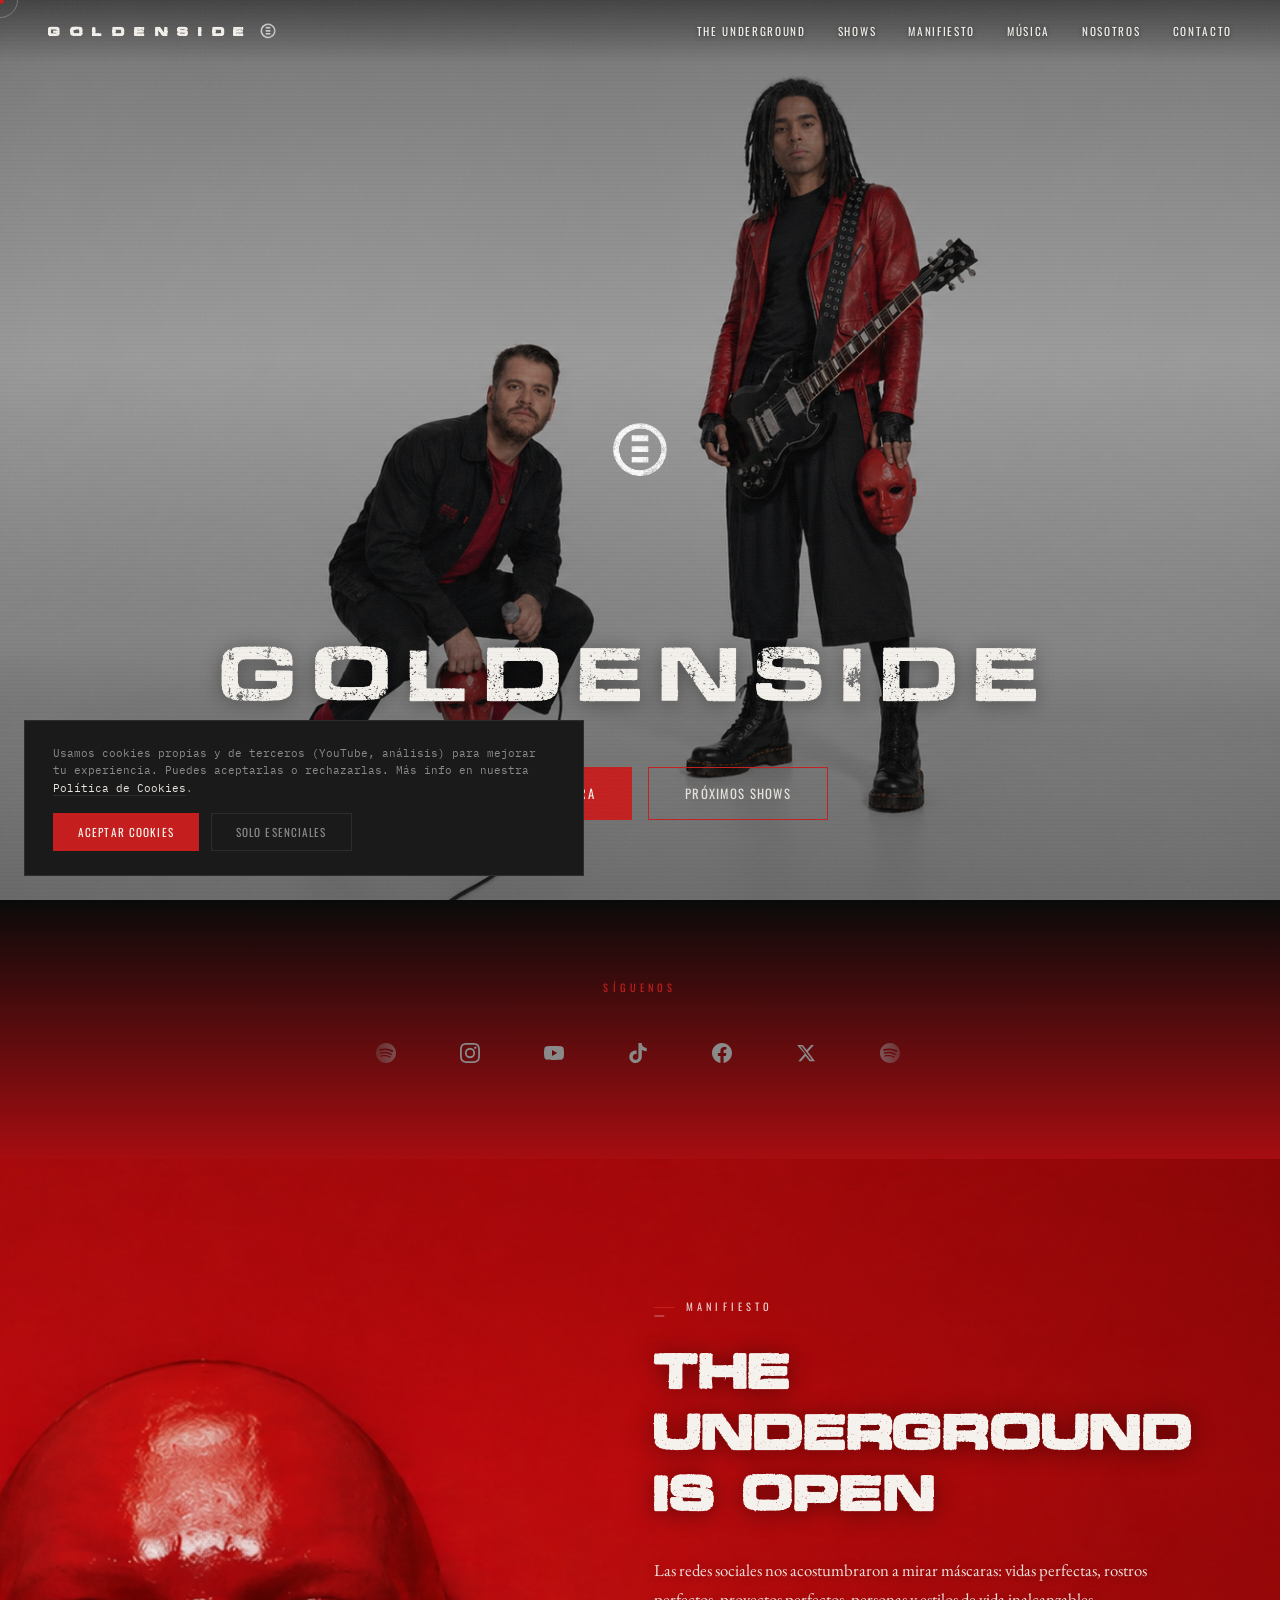
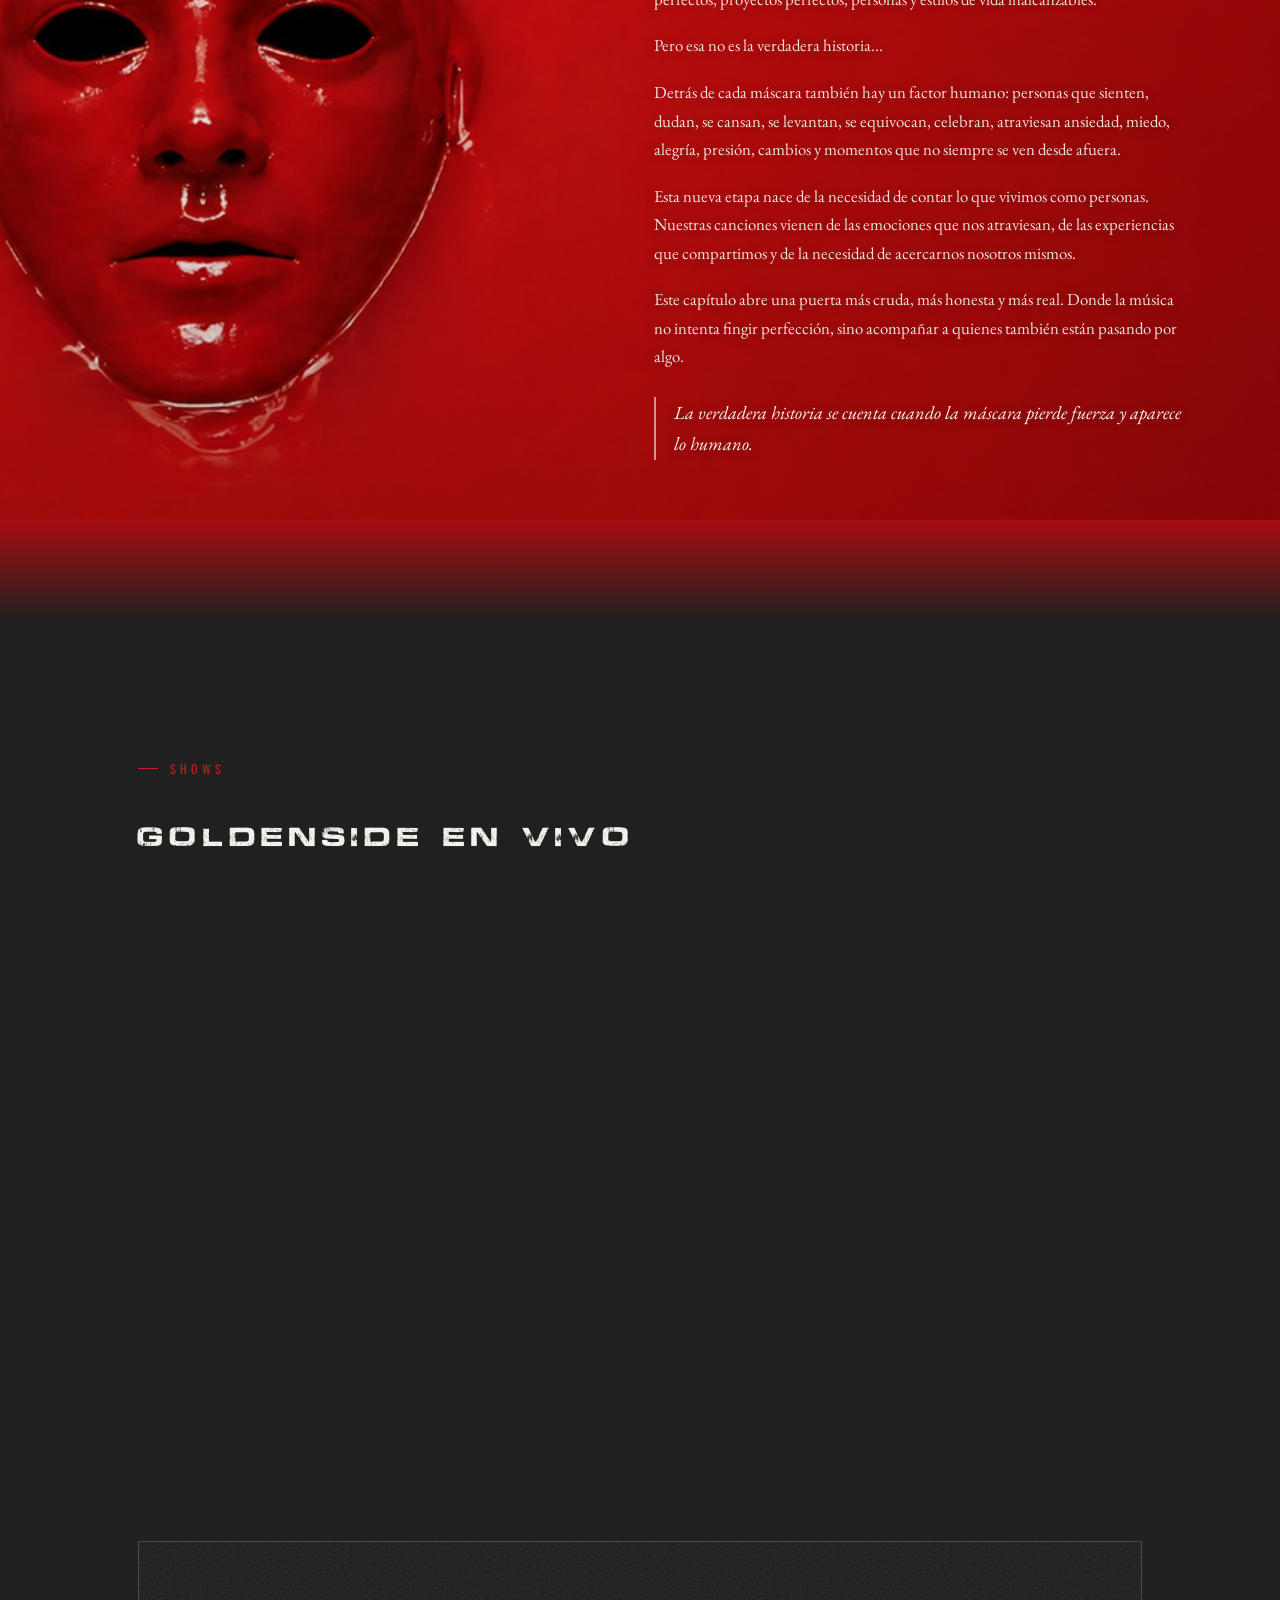
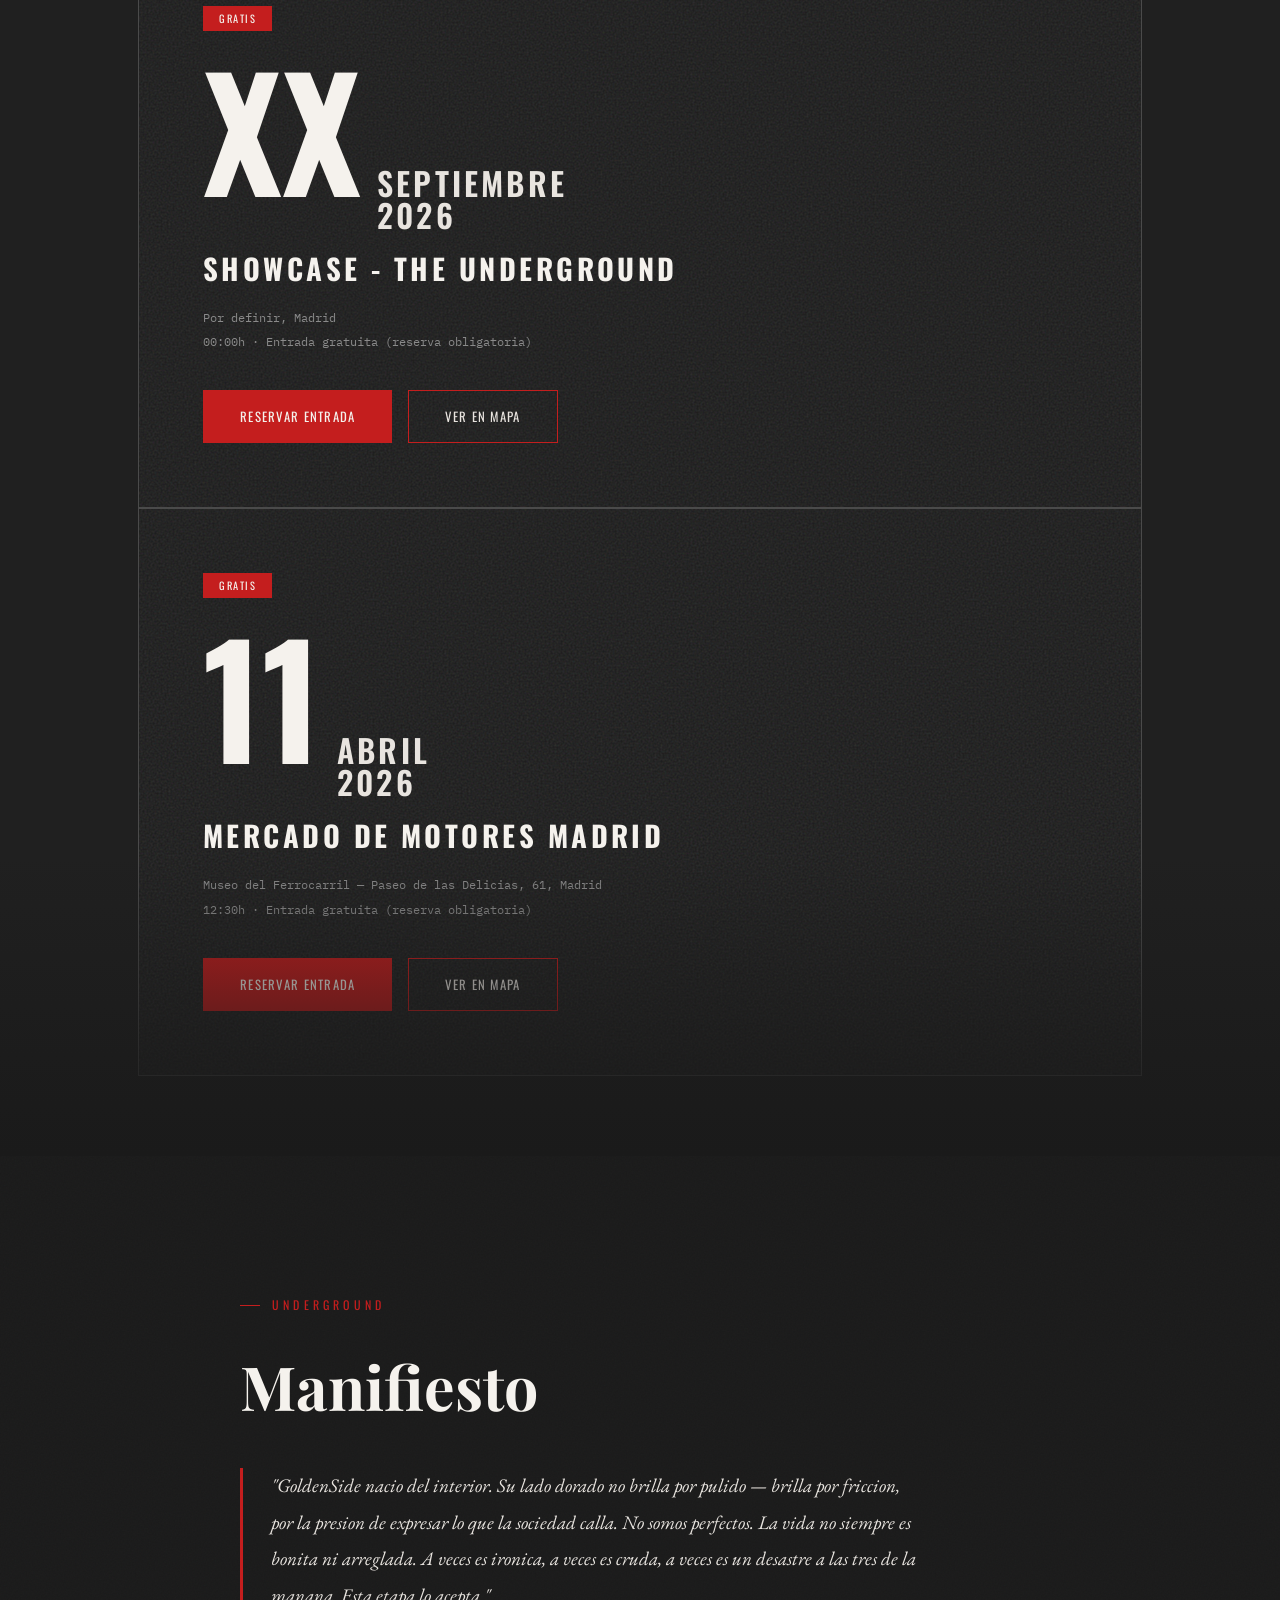
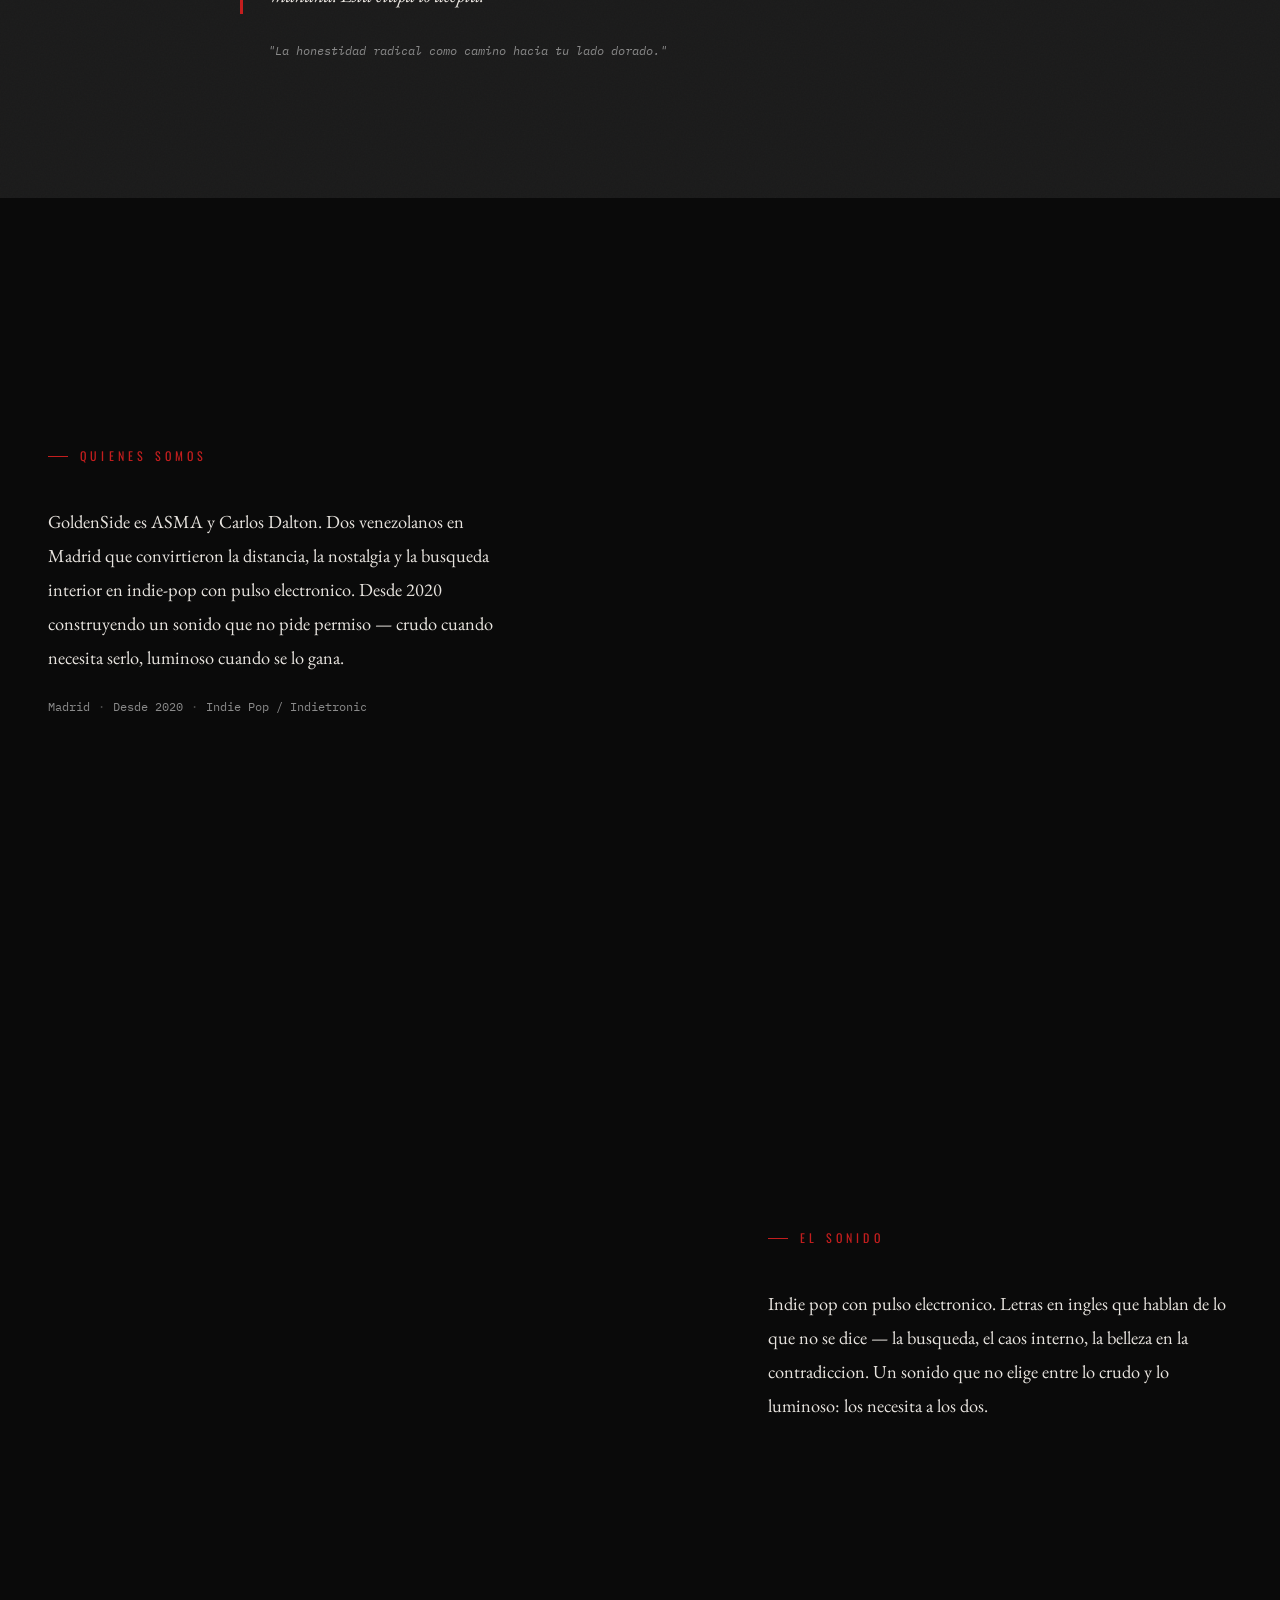
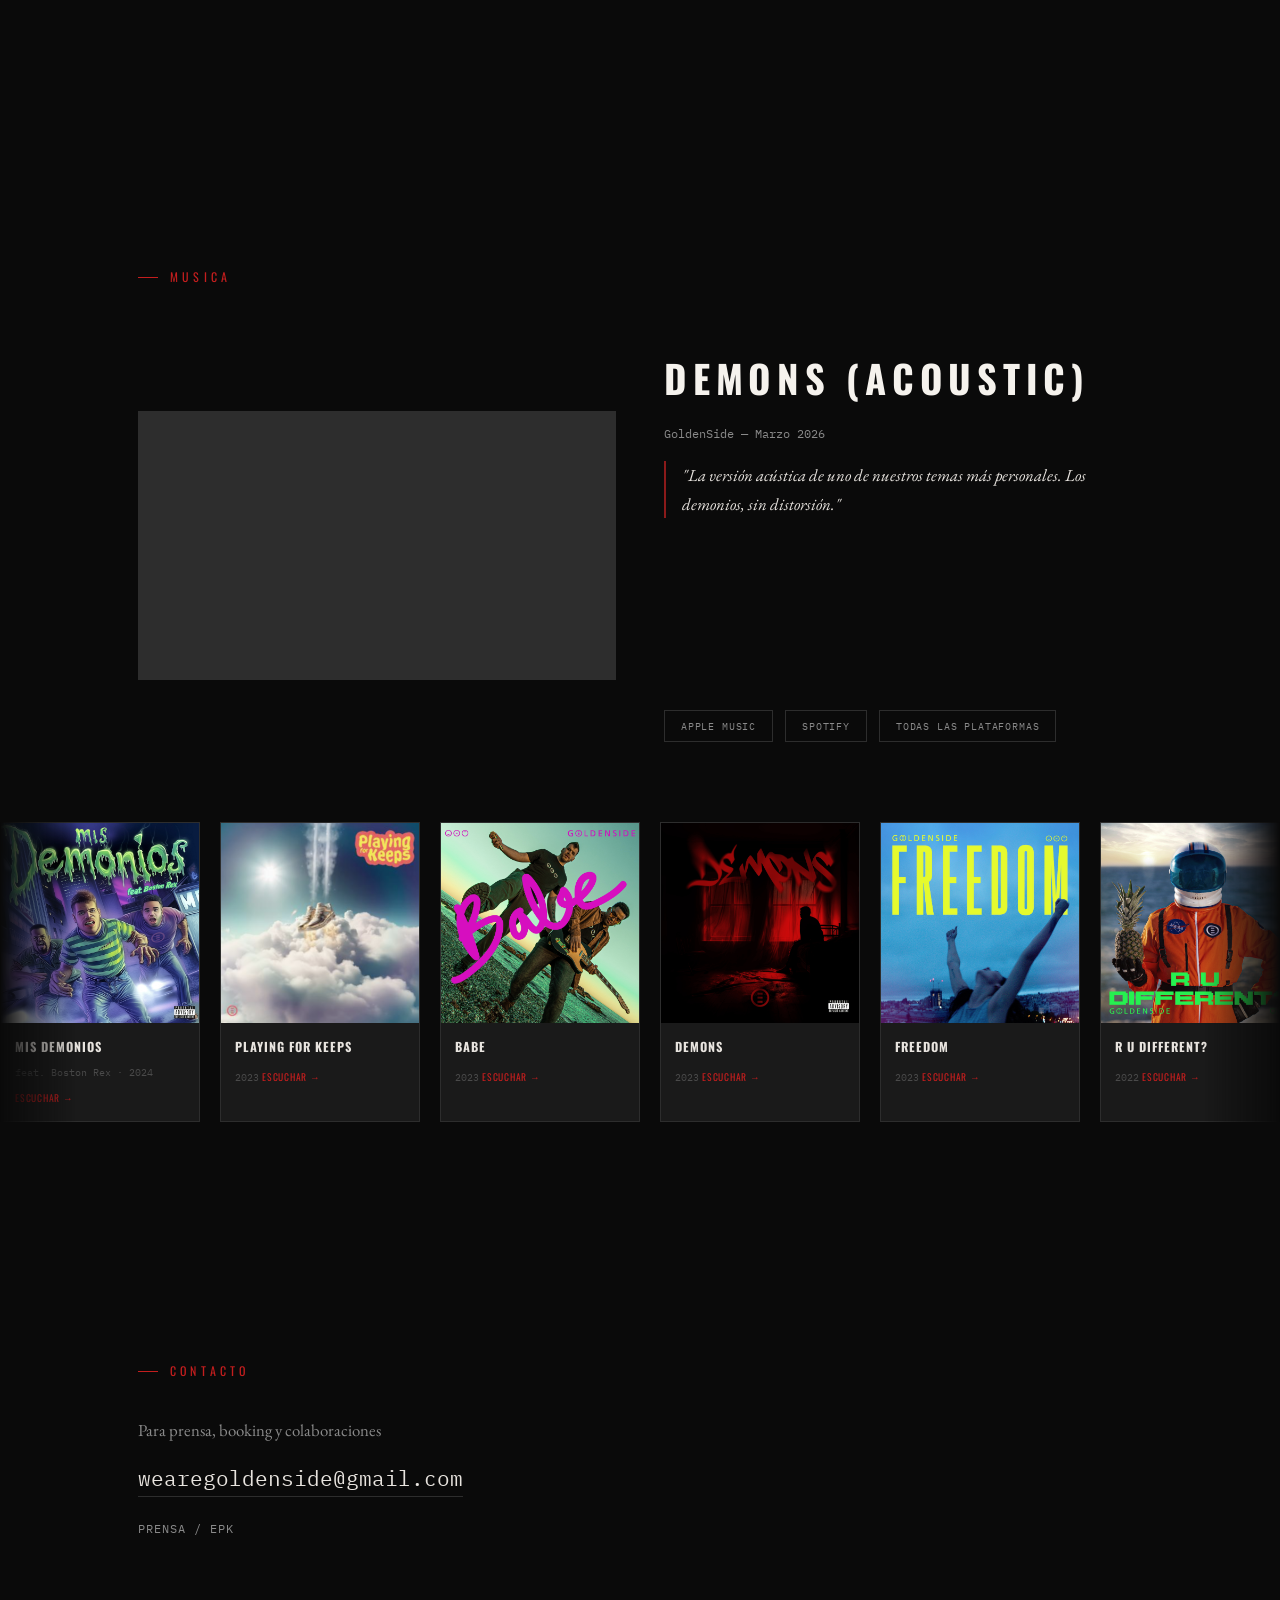
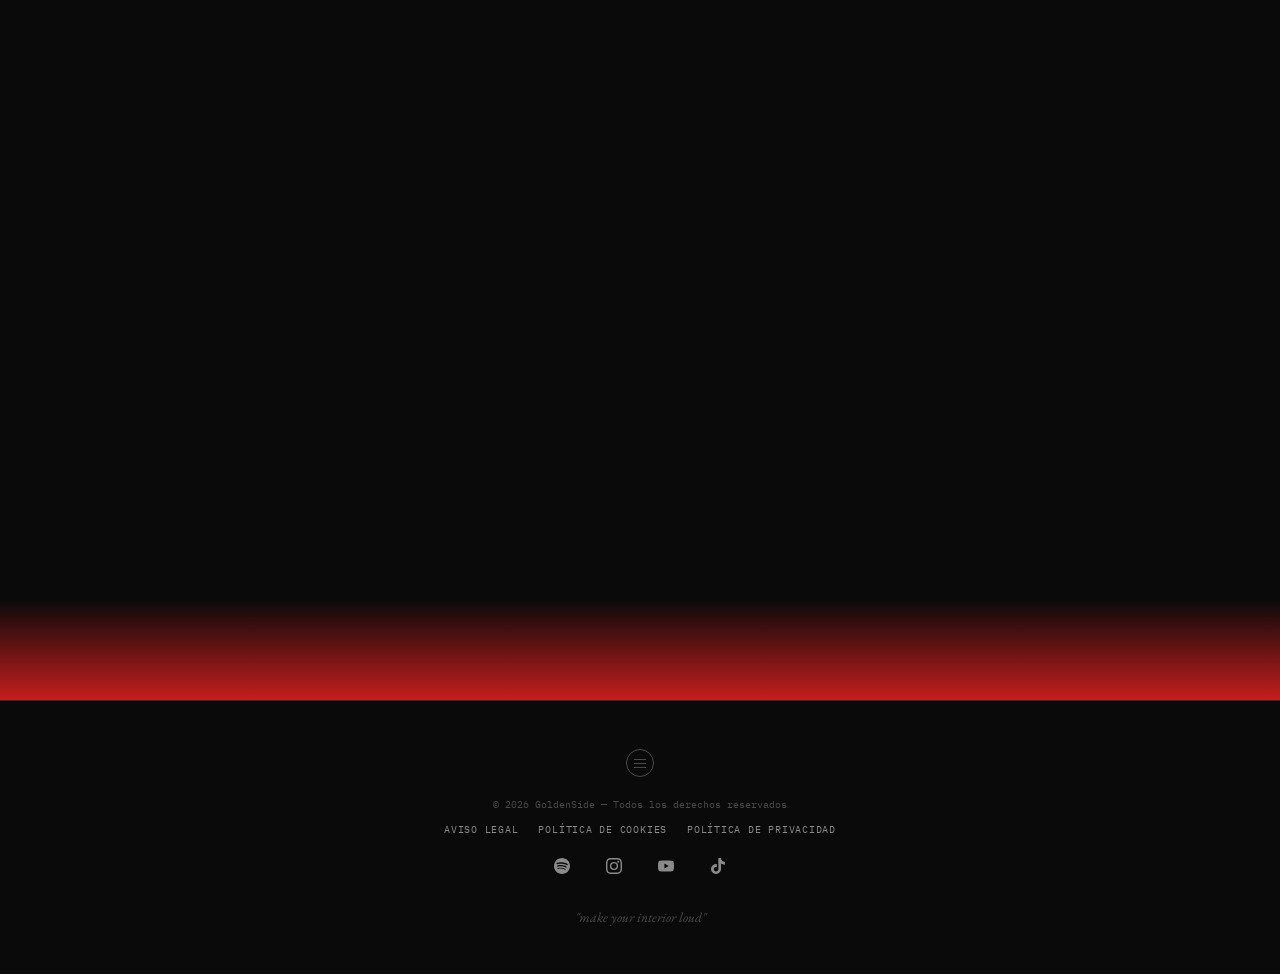
==== commit 1b577a3d: "feature/presskit: presskit first implementation" ====
--- a/index.html
+++ b/index.html
@@ -206,9 +206,6 @@
           <a href="https://twitter.com/wearegoldenside" class="social-icon" target="_blank" rel="noopener" aria-label="X / Twitter">
             <svg viewBox="0 0 24 24" fill="currentColor" aria-hidden="true"><path d="M18.244 2.25h3.308l-7.227 8.26 8.502 11.24H16.17l-4.714-6.231-5.401 6.231H2.748l7.73-8.835L1.254 2.25H8.08l4.713 6.231zm-1.161 17.52h1.833L7.084 4.126H5.117z"/></svg>
           </a>
-          <a href="https://es.pinterest.com/wearegoldenside/" class="social-icon" target="_blank" rel="noopener" aria-label="Pinterest">
-            <svg viewBox="0 0 24 24" fill="currentColor" aria-hidden="true"><path d="M12.017 0C5.396 0 .029 5.367.029 11.987c0 5.079 3.158 9.417 7.618 11.162-.105-.949-.2-2.405.042-3.441.218-.937 1.407-5.965 1.407-5.965s-.359-.719-.359-1.782c0-1.668.967-2.914 2.171-2.914 1.023 0 1.518.769 1.518 1.69 0 1.029-.655 2.568-.994 3.995-.283 1.194.599 2.169 1.777 2.169 2.133 0 3.772-2.249 3.772-5.495 0-2.873-2.064-4.882-5.012-4.882-3.414 0-5.418 2.561-5.418 5.207 0 1.031.397 2.138.893 2.738.098.119.112.224.083.345l-.333 1.36c-.053.22-.174.267-.402.161-1.499-.698-2.436-2.889-2.436-4.649 0-3.785 2.75-7.262 7.929-7.262 4.163 0 7.398 2.967 7.398 6.931 0 4.136-2.607 7.464-6.227 7.464-1.216 0-2.359-.632-2.75-1.378l-.748 2.853c-.271 1.043-1.002 2.35-1.492 3.146C9.57 23.812 10.763 24.009 12.017 24c6.624 0 11.99-5.367 11.99-11.987C24.007 5.367 18.641 0 12.017 0z"/></svg>
-          </a>
         <!-- clones para loop infinito (aria-hidden, tabindex=-1) -->
           <a href="https://open.spotify.com/artist/3d6UTkWVMNHKwO2TElGvAi" class="social-icon" target="_blank" rel="noopener" tabindex="-1">
             <svg viewBox="0 0 24 24" fill="currentColor" aria-hidden="true"><path d="M12 0C5.4 0 0 5.4 0 12s5.4 12 12 12 12-5.4 12-12S18.66 0 12 0zm5.521 17.34c-.24.359-.66.48-1.021.24-2.82-1.74-6.36-2.101-10.561-1.141-.418.122-.779-.179-.899-.539-.12-.421.18-.78.54-.9 4.56-1.021 8.52-.6 11.64 1.32.42.18.479.659.301 1.02zm1.44-3.3c-.301.42-.841.6-1.262.3-3.239-1.98-8.159-2.58-11.939-1.38-.479.12-1.02-.12-1.14-.6-.12-.48.12-1.021.6-1.141C9.6 9.9 15 10.561 18.72 12.84c.361.181.54.78.241 1.2zm.12-3.36C15.24 8.4 8.82 8.16 5.16 9.301c-.6.179-1.2-.181-1.38-.721-.18-.601.18-1.2.72-1.381 4.26-1.26 11.28-1.02 15.721 1.621.539.3.719 1.02.419 1.56-.299.421-1.02.599-1.559.3z"/></svg>
@@ -227,9 +224,6 @@
           </a>
           <a href="https://twitter.com/wearegoldenside" class="social-icon" target="_blank" rel="noopener" tabindex="-1">
             <svg viewBox="0 0 24 24" fill="currentColor" aria-hidden="true"><path d="M18.244 2.25h3.308l-7.227 8.26 8.502 11.24H16.17l-4.714-6.231-5.401 6.231H2.748l7.73-8.835L1.254 2.25H8.08l4.713 6.231zm-1.161 17.52h1.833L7.084 4.126H5.117z"/></svg>
-          </a>
-          <a href="https://es.pinterest.com/wearegoldenside/" class="social-icon" target="_blank" rel="noopener" tabindex="-1">
-            <svg viewBox="0 0 24 24" fill="currentColor" aria-hidden="true"><path d="M12.017 0C5.396 0 .029 5.367.029 11.987c0 5.079 3.158 9.417 7.618 11.162-.105-.949-.2-2.405.042-3.441.218-.937 1.407-5.965 1.407-5.965s-.359-.719-.359-1.782c0-1.668.967-2.914 2.171-2.914 1.023 0 1.518.769 1.518 1.69 0 1.029-.655 2.568-.994 3.995-.283 1.194.599 2.169 1.777 2.169 2.133 0 3.772-2.249 3.772-5.495 0-2.873-2.064-4.882-5.012-4.882-3.414 0-5.418 2.561-5.418 5.207 0 1.031.397 2.138.893 2.738.098.119.112.224.083.345l-.333 1.36c-.053.22-.174.267-.402.161-1.499-.698-2.436-2.889-2.436-4.649 0-3.785 2.75-7.262 7.929-7.262 4.163 0 7.398 2.967 7.398 6.931 0 4.136-2.607 7.464-6.227 7.464-1.216 0-2.359-.632-2.75-1.378l-.748 2.853c-.271 1.043-1.002 2.35-1.492 3.146C9.57 23.812 10.763 24.009 12.017 24c6.624 0 11.99-5.367 11.99-11.987C24.007 5.367 18.641 0 12.017 0z"/></svg>
           </a>
         </div>
       </div>
@@ -244,9 +238,12 @@
           <p class="section-label reveal" data-delay="0">Manifiesto</p>
           <h2 class="underground-open__title reveal" data-delay="1">The Underground<br>Is Open</h2>
           <div class="underground-open__body">
-            <p class="reveal" data-delay="2">Vivimos en tiempos donde casi todo parece perfecto. Las redes solo nos muestran mascaras: versiones pulidas, seguras y exitosas de lo que somos. Pero detras de esa imagen tambien existen el esfuerzo, las dudas, los errores y el proceso real de seguir construyendose.</p>
-            <p class="reveal" data-delay="3">Esta nueva etapa de GoldenSide nace desde ahi: desde una version mas oscura, mas honesta y mas humana de ese lado dorado que seguimos buscando. La mascara representa esa perfeccion que muchas veces nos aleja de la realidad. Nosotros queremos mostrar lo que hay debajo: personas que tambien caen, aprenden, luchan y siguen avanzando.</p>
-            <p class="underground-open__close reveal" data-delay="4">No venimos a mostrar que ya llegamos. Venimos a mostrar el camino.</p>
+            <p class="reveal" data-delay="2">Las redes sociales nos acostumbraron a mirar máscaras: vidas perfectas, rostros perfectos, proyectos perfectos, personas y estilos de vida inalcanzables.</p>
+            <p class="reveal" data-delay="3">Pero esa no es la verdadera historia...</p>
+            <p class="reveal" data-delay="3">Detrás de cada máscara también hay un factor humano: personas que sienten, dudan, se cansan, se levantan, se equivocan, celebran, atraviesan ansiedad, miedo, alegría, presión, cambios y momentos que no siempre se ven desde afuera.</p>
+            <p class="reveal" data-delay="3">Esta nueva etapa nace de la necesidad de contar lo que vivimos como personas. Nuestras canciones vienen de las emociones que nos atraviesan, de las experiencias que compartimos y de la necesidad de acercarnos nosotros mismos.</p>
+            <p class="reveal" data-delay="4">Este capítulo abre una puerta más cruda, más honesta y más real. Donde la música no intenta fingir perfección, sino acompañar a quienes también están pasando por algo.</p>
+            <p class="underground-open__close reveal" data-delay="4">La verdadera historia se cuenta cuando la máscara pierde fuerza y aparece lo humano.</p>
           </div>
         </div>
       </div>
@@ -259,7 +256,7 @@
         <p class="section-label reveal" data-delay="0">Shows</p>
 
         <div class="shows__live reveal" data-delay="1">
-          <p class="shows__live-label">Mira a GoldenSide en vivo</p>
+          <p class="shows__live-label">GoldenSide en vivo</p>
           <div class="shows__live-video">
             <iframe
               src="https://www.youtube.com/embed/vjM6bovVxJw"
@@ -272,6 +269,28 @@
         </div>
 
         <h2 class="shows__subtitle reveal" data-delay="2">Próximos shows</h2>
+
+        <article class="poster reveal" data-delay="3">
+          <div class="poster__content">
+            <span class="poster__badge">Gratis</span>
+            <div class="poster__date">
+              <span class="poster__day">XX</span>
+              <div class="poster__month-year">
+                <span>Septiembre</span>
+                <span>2026</span>
+              </div>
+            </div>
+            <h3 class="poster__venue">Showcase - The Underground</h3>
+            <div class="poster__details">
+              <p>Por definir, Madrid</p>
+              <p>00:00h &middot; Entrada gratuita (reserva obligatoria)</p>
+            </div>
+            <div class="poster__ctas">
+              <a href="" class="cta cta--primary" target="_blank" rel="noopener">Reservar entrada</a>
+              <a href="" class="cta cta--ghost" target="_blank" rel="noopener">Ver en mapa</a>
+            </div>
+          </div>
+        </article>
 
         <article class="poster reveal" data-delay="3">
           <div class="poster__content">
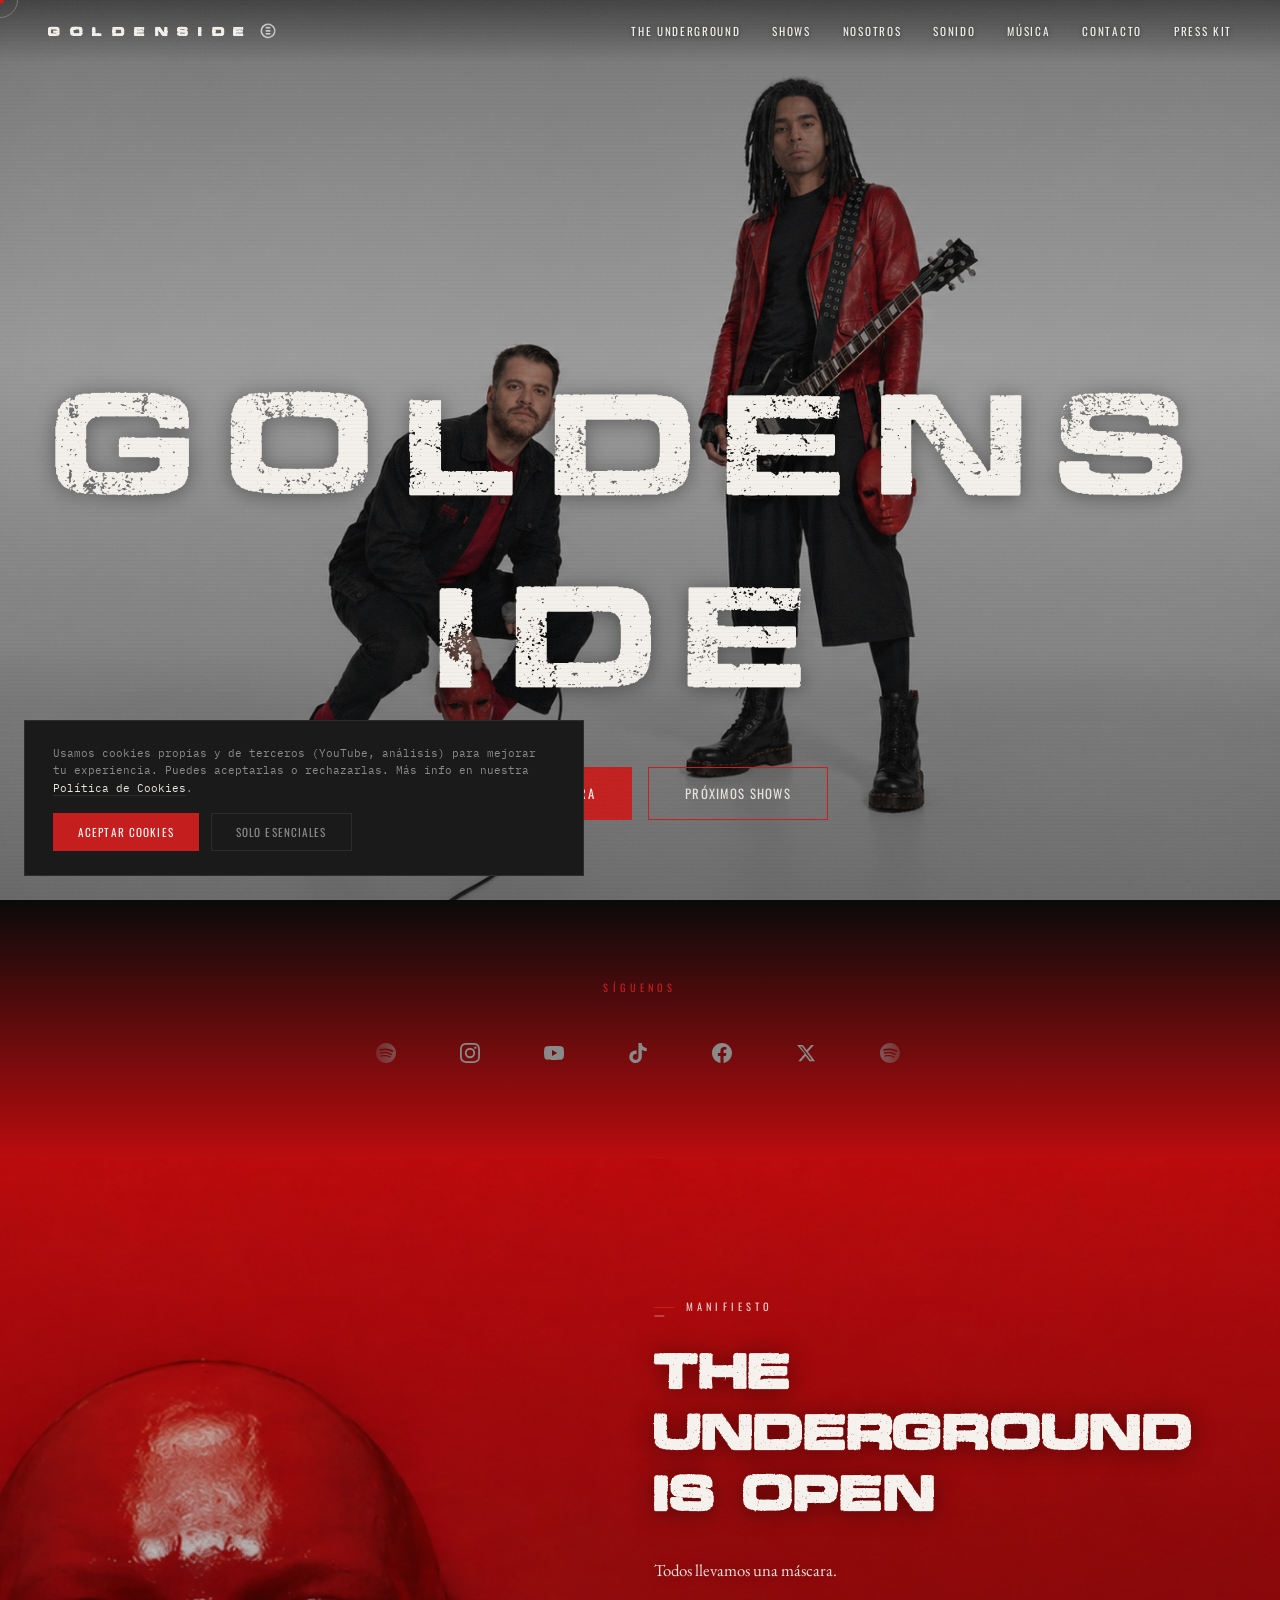
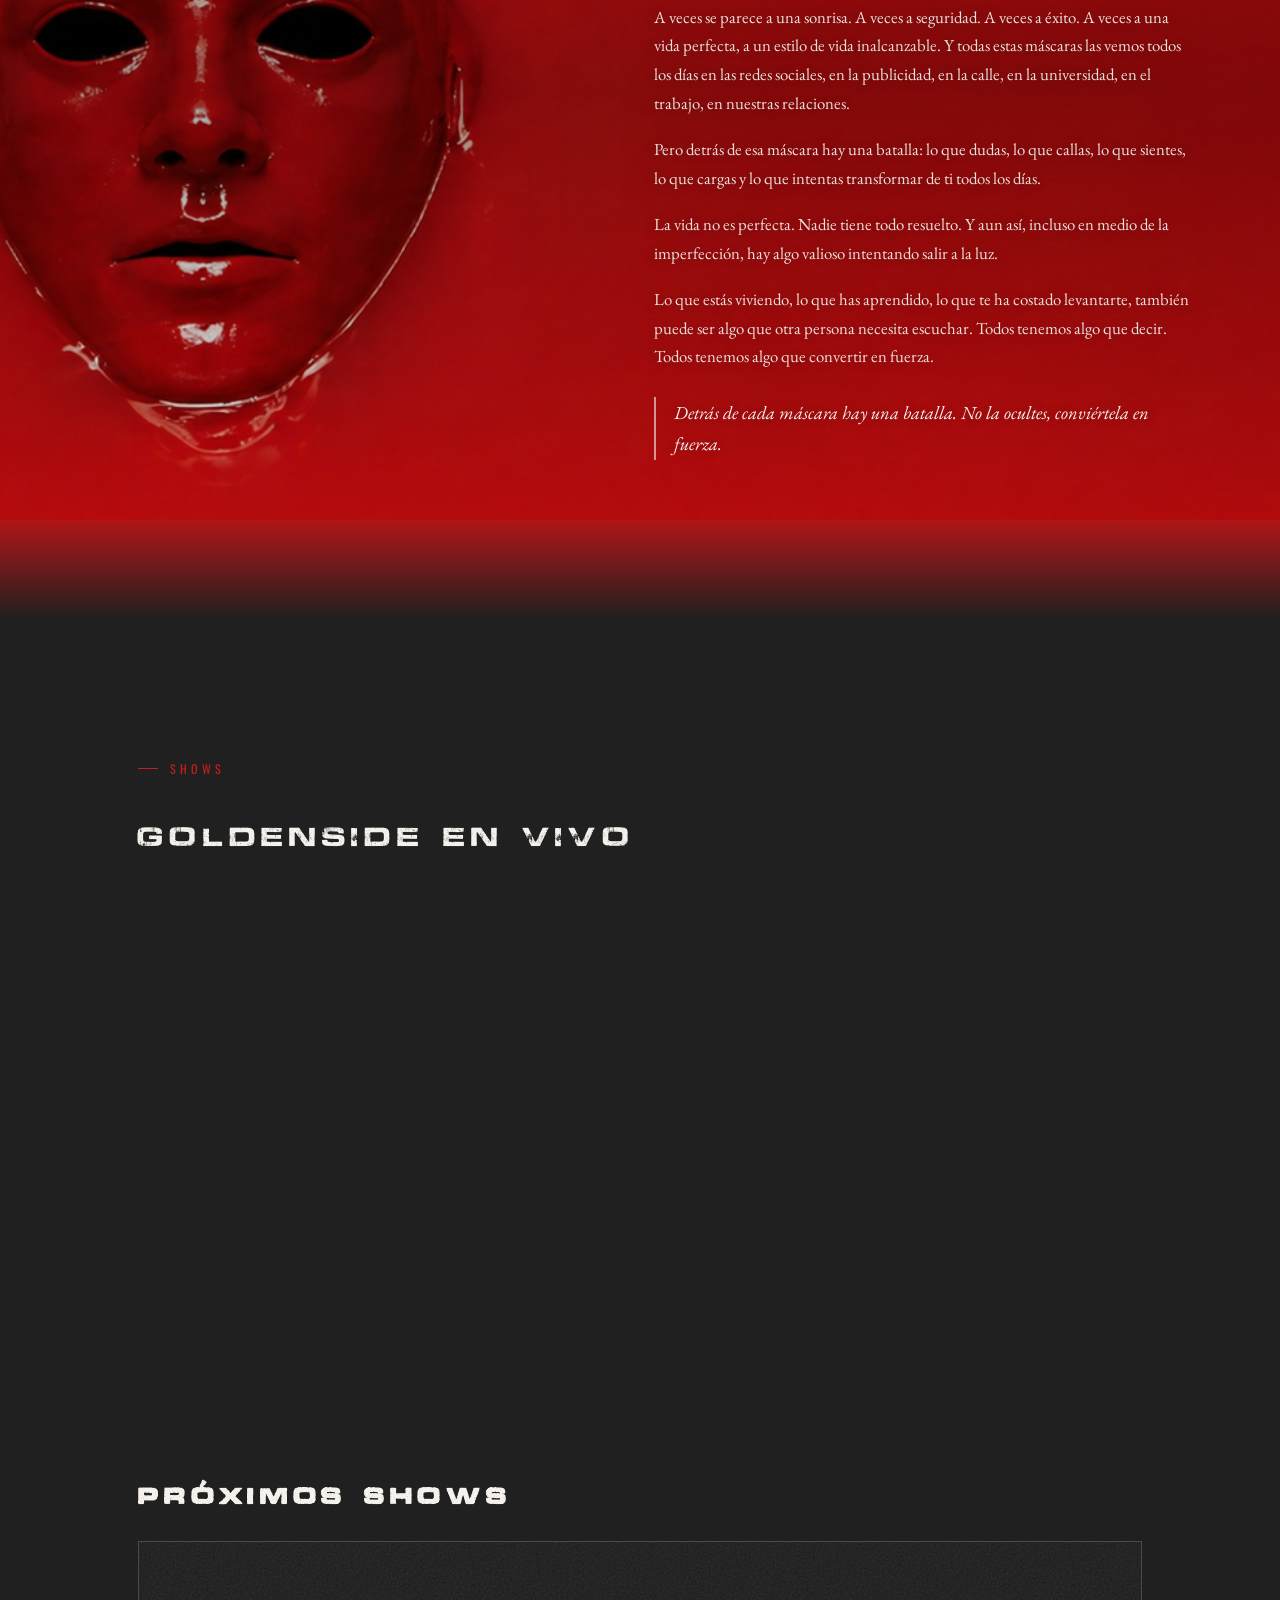
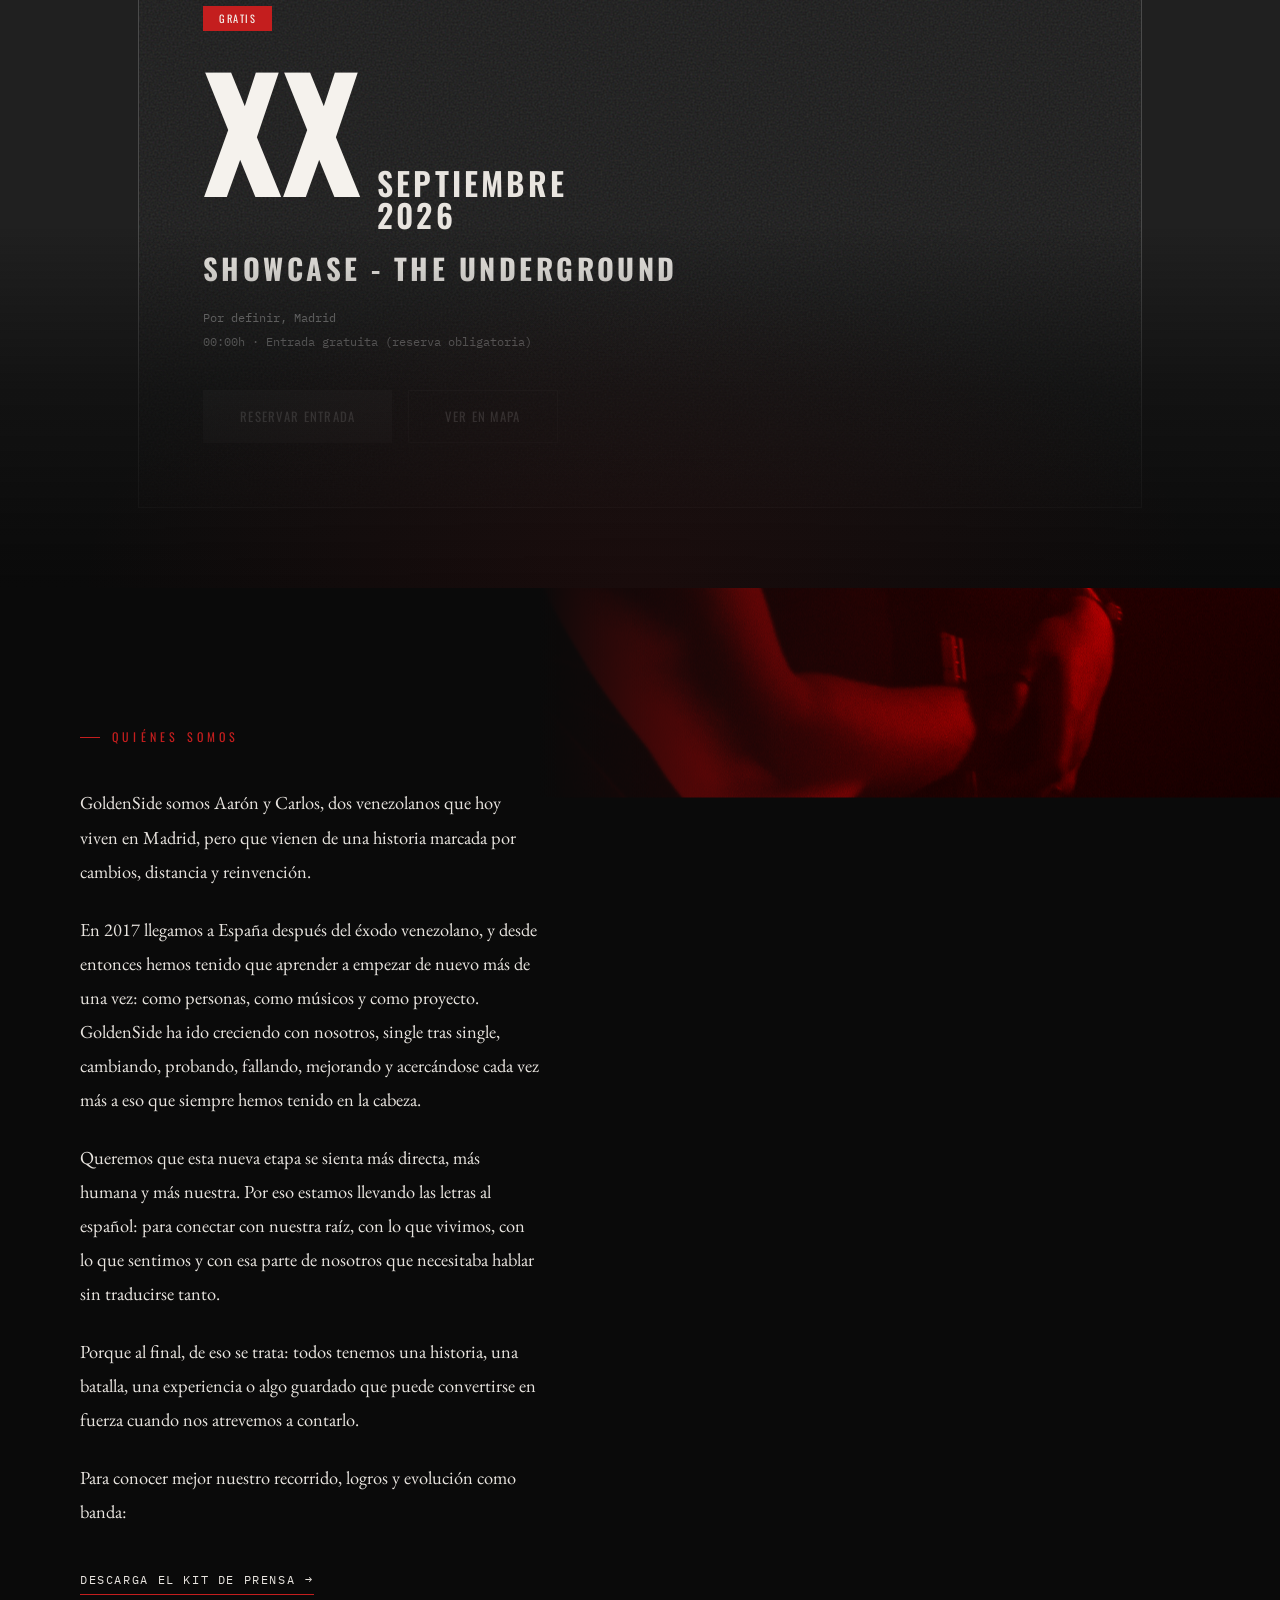
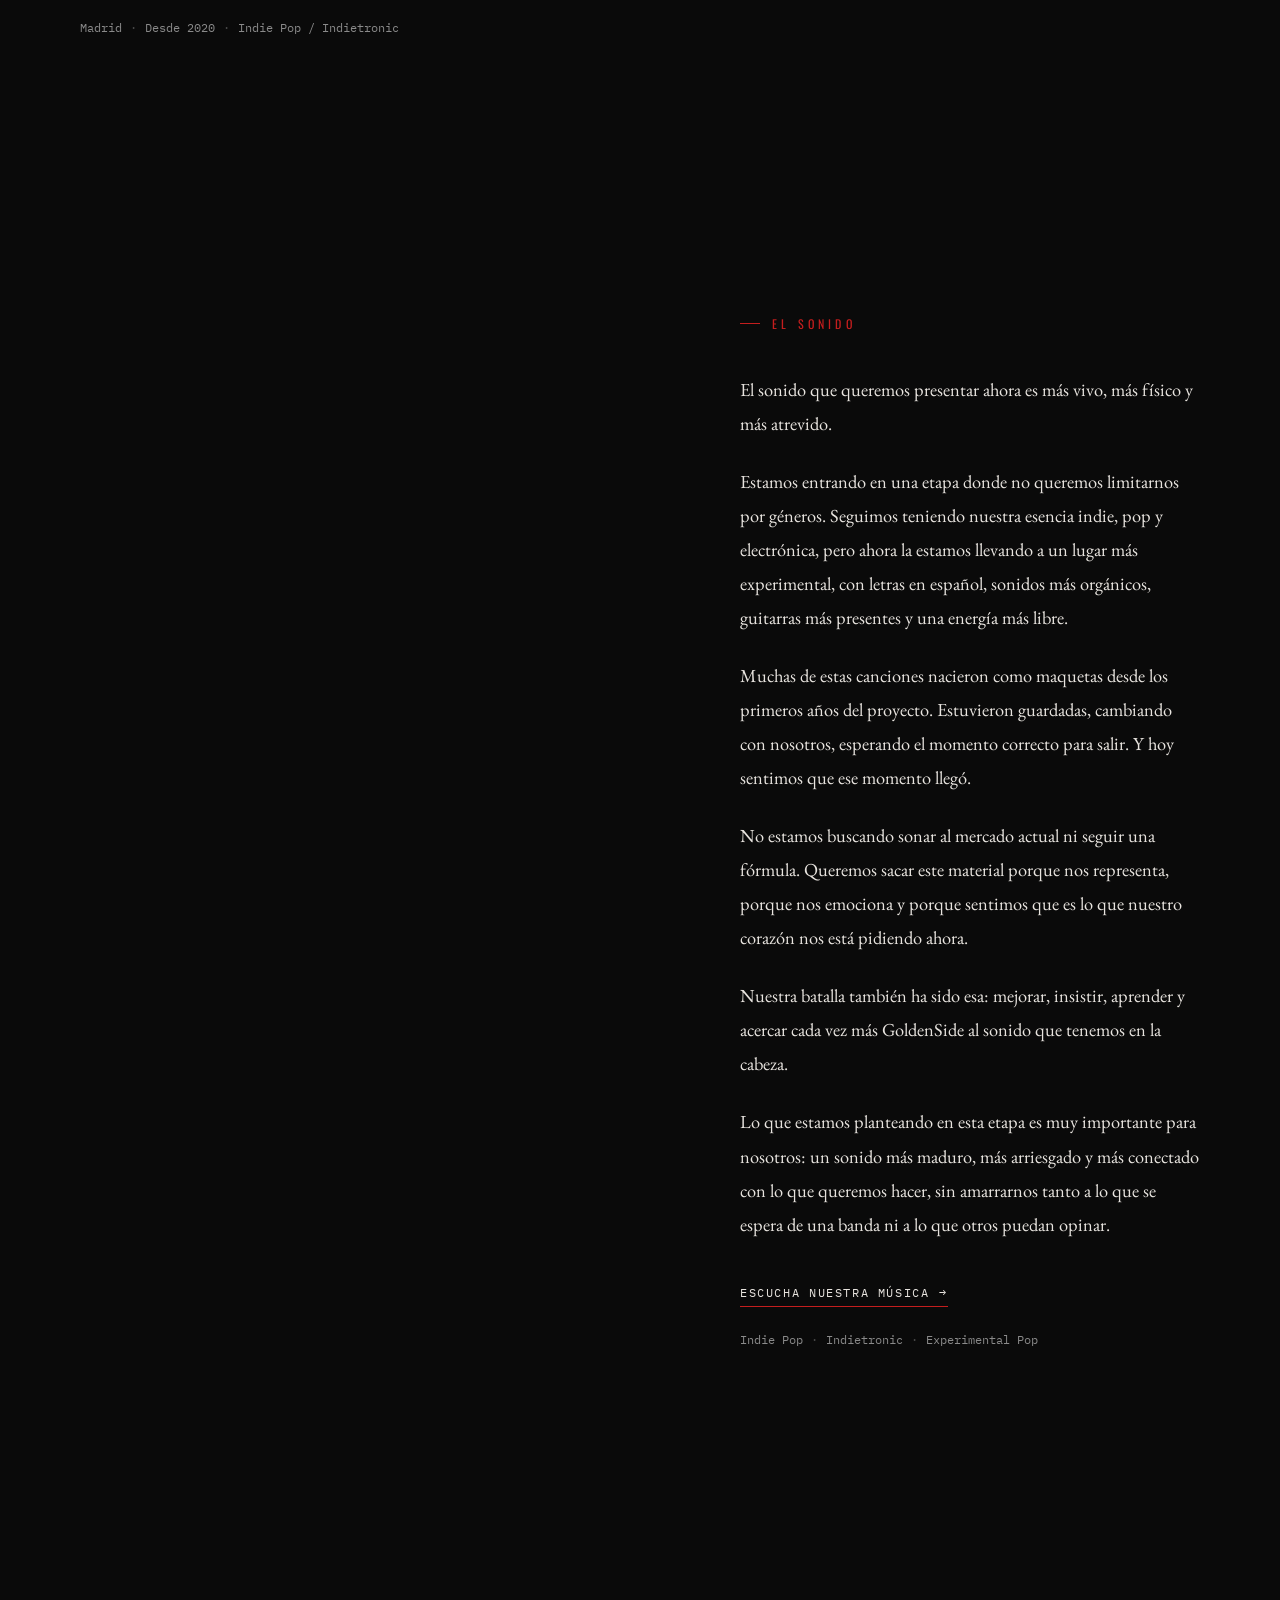
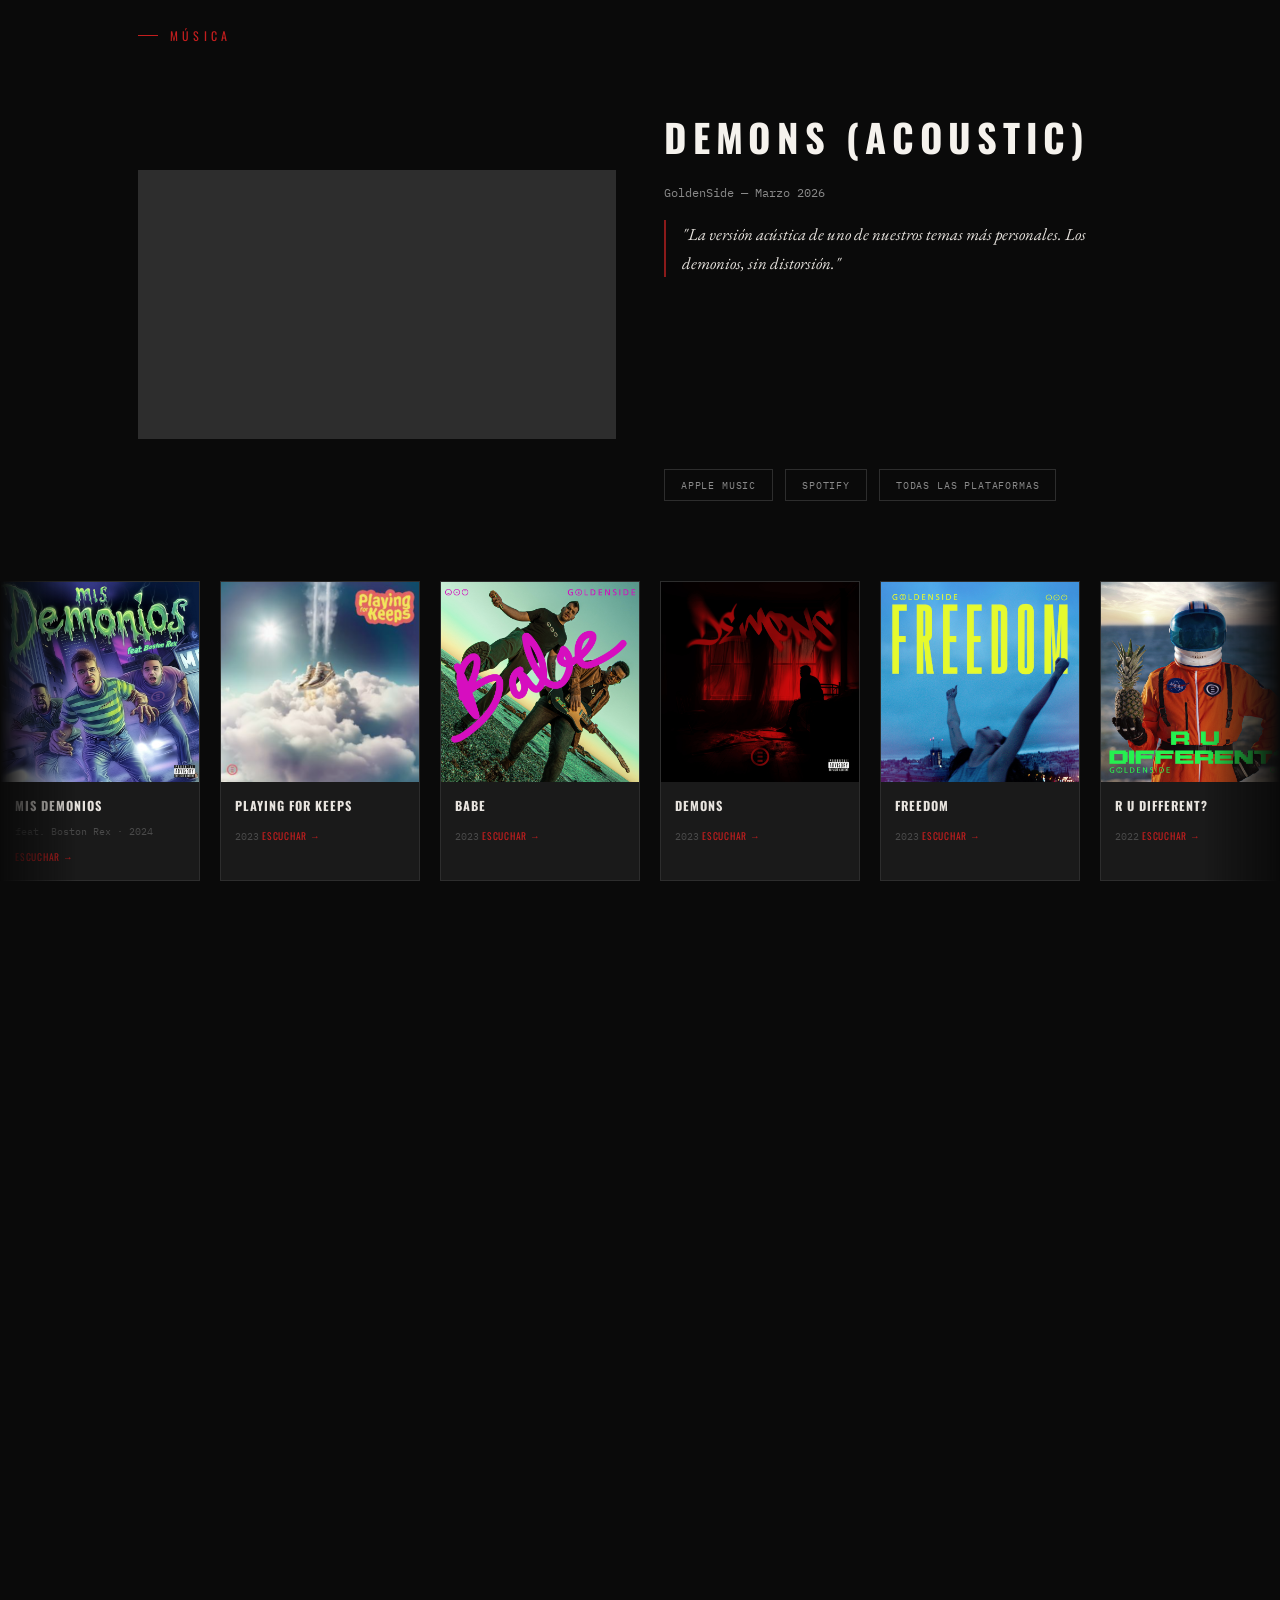
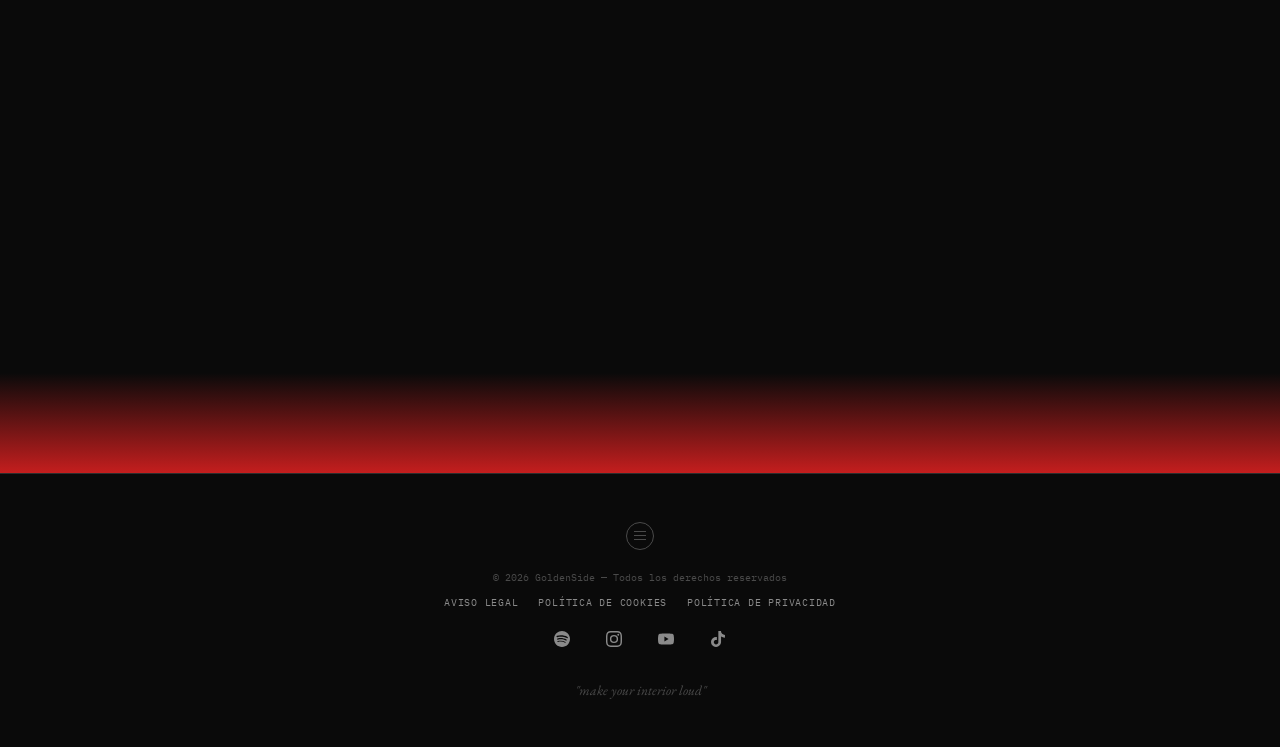
==== commit b84a2d16: "feature/presskit: presskit created and updated website" ====
--- a/index.html
+++ b/index.html
@@ -1,638 +1,706 @@
 <!DOCTYPE html>
+
 <html lang="es">
 <head>
-  <meta charset="UTF-8">
-  <meta name="viewport" content="width=device-width, initial-scale=1.0">
-  <title>GoldenSide — Make Your Interior Loud | Indie Pop & Indietronic</title>
-  <meta name="description" content="GoldenSide es un duo de indie pop e indietronic desde Madrid. Musica para los que buscan, para los que no encajan, para los que estan encontrando su lado dorado.">
-  <link rel="canonical" href="https://wearegoldenside.com">
-
-  <!-- Open Graph -->
-  <meta property="og:title" content="GoldenSide — Make Your Interior Loud">
-  <meta property="og:description" content="Indie Pop & Indietronic desde Madrid. Dos venezolanos construyendo un sonido que no pide permiso.">
-  <meta property="og:type" content="website">
-  <meta property="og:url" content="https://wearegoldenside.com">
-  <meta property="og:image" content="https://wearegoldenside.com/assets/images/Goldenside.png">
-  <meta property="og:locale" content="es_ES">
-
-  <!-- Twitter Card -->
-  <meta name="twitter:card" content="summary_large_image">
-  <meta name="twitter:site" content="@wearegoldenside">
-  <meta name="twitter:title" content="GoldenSide — Make Your Interior Loud">
-  <meta name="twitter:image" content="https://wearegoldenside.com/assets/images/Goldenside.png">
-
-  <!-- Favicon -->
-  <link rel="icon" href="./assets/images/favicon.ico" sizes="any">
-  <link rel="icon" type="image/png" sizes="32x32" href="./assets/images/favicon-32x32.png">
-  <link rel="icon" type="image/png" sizes="16x16" href="./assets/images/favicon-16x16.png">
-  <link rel="apple-touch-icon" sizes="180x180" href="./assets/images/favicon-180x180.png">
-
-  <!-- Structured Data: MusicGroup -->
-  <script type="application/ld+json">
-  {
-    "@context": "https://schema.org",
-    "@type": "MusicGroup",
-    "name": "GoldenSide",
-    "url": "https://wearegoldenside.com",
-    "genre": ["Indie Pop", "Indietronic"],
-    "foundingDate": "2020",
-    "foundingLocation": { "@type": "City", "name": "Madrid" },
-    "description": "Duo de indie pop e indietronic desde Madrid.",
-    "member": [
-      { "@type": "Person", "name": "ASMA", "alternateName": "Aaron Sebastian Marfil" },
-      { "@type": "Person", "name": "Carlos Dalton", "alternateName": "Carlos Manuel Colmenares" }
-    ],
-    "sameAs": [
-      "https://open.spotify.com/artist/3d6UTkWVMNHKwO2TElGvAi",
-      "https://www.instagram.com/wearegoldenside/",
-      "https://www.youtube.com/channel/UCMHQQQOY5kMtrRPUtmYefKA",
-      "https://www.tiktok.com/@wearegoldenside"
-    ]
-  }
-  </script>
-
-  <!-- Structured Data: Event -->
-  <script type="application/ld+json">
-  {
-    "@context": "https://schema.org",
-    "@type": "MusicEvent",
-    "name": "GoldenSide en Mercado de Motores Madrid",
-    "startDate": "2026-04-11T12:30:00+02:00",
-    "location": {
-      "@type": "Place",
-      "name": "Mercado de Motores — Museo del Ferrocarril",
-      "address": {
-        "@type": "PostalAddress",
-        "streetAddress": "Paseo de las Delicias, 61",
-        "addressLocality": "Madrid",
-        "addressCountry": "ES"
+<meta charset="utf-8"/>
+<meta content="width=device-width, initial-scale=1.0" name="viewport"/>
+<title>GoldenSide | Indie pop, electro-pop e indietrónica en Madrid</title>
+<meta content="GoldenSide es un dúo venezolano radicado en Madrid que fusiona indie pop, electro-pop e indietrónica con una propuesta visual oscura, emocional y rebelde." name="description"/>
+<meta content="GoldenSide" name="author"/>
+<meta content="index, follow" name="robots"/>
+<meta content="#050505" name="theme-color"/>
+<link href="https://wearegoldenside.com/" rel="canonical"/>
+<!-- Open Graph -->
+<meta content="GoldenSide" property="og:site_name"/>
+<meta content="GoldenSide | The Underground is Open" property="og:title"/>
+<meta content="Dúo venezolano en Madrid. Indie pop, electro-pop e indietrónica con una propuesta visual oscura, emocional y rebelde." property="og:description"/>
+<meta content="website" property="og:type"/>
+<meta content="https://wearegoldenside.com/" property="og:url"/>
+<meta content="https://wearegoldenside.com/assets/images/og-goldenside.jpg" property="og:image"/>
+<meta content="1200" property="og:image:width"/>
+<meta content="630" property="og:image:height"/>
+<meta content="GoldenSide, dúo venezolano de indie pop y electro-pop en Madrid." property="og:image:alt"/>
+<meta content="es_ES" property="og:locale"/>
+<!-- Twitter Card -->
+<meta content="summary_large_image" name="twitter:card"/>
+<meta content="@wearegoldenside" name="twitter:site"/>
+<meta content="GoldenSide | The Underground is Open" name="twitter:title"/>
+<meta content="Dúo venezolano en Madrid. Indie pop, electro-pop e indietrónica con una propuesta visual oscura, emocional y rebelde." name="twitter:description"/>
+<meta content="https://wearegoldenside.com/assets/images/og-goldenside.jpg" name="twitter:image"/>
+<meta content="GoldenSide, dúo venezolano de indie pop y electro-pop en Madrid." name="twitter:image:alt"/>
+<!-- Favicon + PWA -->
+<link href="./assets/images/favicon.ico" rel="icon" sizes="any"/>
+<link href="./assets/images/favicon-32x32.png" rel="icon" sizes="32x32" type="image/png"/>
+<link href="./assets/images/favicon-16x16.png" rel="icon" sizes="16x16" type="image/png"/>
+<link href="./assets/images/favicon-180x180.png" rel="apple-touch-icon" sizes="180x180"/>
+<link href="/site.webmanifest" rel="manifest"/>
+<!-- Structured Data: MusicGroup -->
+<script type="application/ld+json">
+{
+  "@context": "https://schema.org",
+  "@type": "MusicGroup",
+  "@id": "https://wearegoldenside.com/#band",
+  "name": "GoldenSide",
+  "url": "https://wearegoldenside.com",
+  "genre": [
+    "Indie Pop",
+    "Indietronic",
+    "Electro-Pop",
+    "Alternative"
+  ],
+  "foundingDate": "2020",
+  "foundingLocation": {
+    "@type": "City",
+    "name": "Madrid",
+    "addressCountry": "ES"
+  },
+  "address": {
+    "@type": "PostalAddress",
+    "addressLocality": "Madrid",
+    "addressCountry": "ES"
+  },
+  "email": "wearegoldenside@gmail.com",
+  "description": "Dúo venezolano radicado en Madrid que fusiona indie pop, electro-pop e indietrónica.",
+  "member": [
+    {
+      "@type": "Person",
+      "name": "ASMA",
+      "alternateName": "Aaron Sebastian Marfil"
+    },
+    {
+      "@type": "Person",
+      "name": "Carlos Dalton",
+      "alternateName": "Carlos Manuel Colmenares"
+    }
+  ],
+  "sameAs": [
+    "https://open.spotify.com/artist/3d6UTkWVMNHKwO2TElGvAi",
+    "https://www.instagram.com/wearegoldenside/",
+    "https://www.youtube.com/@wearegoldenside",
+    "https://www.tiktok.com/@somosgoldenside",
+    "https://www.facebook.com/goldensidemusic",
+    "https://twitter.com/wearegoldenside"
+  ],
+  "image": "https://wearegoldenside.com/assets/images/og-goldenside.jpg",
+  "alternateName": [
+    "GØLDENSIDE",
+    "Golden Side"
+  ]
+}
+</script>
+<!-- Structured Data: WebSite -->
+<script type="application/ld+json">
+{
+  "@context": "https://schema.org",
+  "@type": "WebSite",
+  "@id": "https://wearegoldenside.com/#website",
+  "url": "https://wearegoldenside.com/",
+  "name": "GoldenSide",
+  "description": "Sitio oficial de GoldenSide — dúo independiente venezolano radicado en Madrid.",
+  "inLanguage": "es-ES",
+  "publisher": { "@id": "https://wearegoldenside.com/#band" }
+}
+</script>
+<!-- Structured Data: Catálogo (MusicRecording x8) -->
+<script type="application/ld+json">
+{
+  "@context": "https://schema.org",
+  "@type": "ItemList",
+  "name": "Catálogo GoldenSide",
+  "itemListOrder": "https://schema.org/ItemListOrderDescending",
+  "itemListElement": [
+    {
+      "@type": "ListItem", "position": 1,
+      "item": {
+        "@type": "MusicRecording",
+        "name": "Demons (Acoustic)",
+        "datePublished": "2026-03",
+        "byArtist": { "@id": "https://wearegoldenside.com/#band" },
+        "inLanguage": "en",
+        "url": "https://distrokid.com/hyperfollow/goldenside/demons-acoustic",
+        "image": "https://wearegoldenside.com/assets/images/demons_acoustic_cover.jpg"
       }
     },
-    "performer": { "@type": "MusicGroup", "name": "GoldenSide" },
-    "isAccessibleForFree": true,
-    "offers": {
-      "@type": "Offer",
-      "price": "0",
-      "priceCurrency": "EUR",
-      "url": "https://www.eventbrite.es/e/entradas-mercado-de-motores-madrid-11-y-12-de-abril-entrada-gratis-1984720303856",
-      "availability": "https://schema.org/InStock"
+    {
+      "@type": "ListItem", "position": 2,
+      "item": {
+        "@type": "MusicRecording",
+        "name": "Mis Demonios",
+        "datePublished": "2024",
+        "byArtist": { "@id": "https://wearegoldenside.com/#band" },
+        "inLanguage": "es",
+        "url": "https://distrokid.com/hyperfollow/goldenside/mis-demonios-feat-boston-rex",
+        "image": "https://wearegoldenside.com/assets/images/mis_demonios_cover.jpg"
+      }
+    },
+    {
+      "@type": "ListItem", "position": 3,
+      "item": {
+        "@type": "MusicRecording",
+        "name": "Playing For Keeps",
+        "datePublished": "2023",
+        "byArtist": { "@id": "https://wearegoldenside.com/#band" },
+        "inLanguage": "en",
+        "url": "https://orcd.co/goldenside-playing-for-keeps",
+        "image": "https://wearegoldenside.com/assets/images/playing_for_keeps_cover.png"
+      }
+    },
+    {
+      "@type": "ListItem", "position": 4,
+      "item": {
+        "@type": "MusicRecording",
+        "name": "Babe",
+        "datePublished": "2023",
+        "byArtist": { "@id": "https://wearegoldenside.com/#band" },
+        "inLanguage": "en",
+        "url": "https://ffm.to/babe-goldenside",
+        "image": "https://wearegoldenside.com/assets/images/babe_cover.jpg"
+      }
+    },
+    {
+      "@type": "ListItem", "position": 5,
+      "item": {
+        "@type": "MusicRecording",
+        "name": "Demons",
+        "datePublished": "2023",
+        "byArtist": { "@id": "https://wearegoldenside.com/#band" },
+        "inLanguage": "en",
+        "url": "https://ffm.to/goldenside-demons",
+        "image": "https://wearegoldenside.com/assets/images/demons_cover.jpg"
+      }
+    },
+    {
+      "@type": "ListItem", "position": 6,
+      "item": {
+        "@type": "MusicRecording",
+        "name": "Freedom",
+        "datePublished": "2023",
+        "byArtist": { "@id": "https://wearegoldenside.com/#band" },
+        "inLanguage": "en",
+        "url": "https://ffm.to/goldenside-freedom",
+        "image": "https://wearegoldenside.com/assets/images/freedom_cover.jpg"
+      }
+    },
+    {
+      "@type": "ListItem", "position": 7,
+      "item": {
+        "@type": "MusicRecording",
+        "name": "R U Different?",
+        "datePublished": "2022",
+        "byArtist": { "@id": "https://wearegoldenside.com/#band" },
+        "inLanguage": "en",
+        "url": "https://ffm.to/goldenside-ru-different",
+        "image": "https://wearegoldenside.com/assets/images/ru_different_cover.jpg"
+      }
+    },
+    {
+      "@type": "ListItem", "position": 8,
+      "item": {
+        "@type": "MusicRecording",
+        "name": "New Beginning",
+        "datePublished": "2022",
+        "byArtist": { "@id": "https://wearegoldenside.com/#band" },
+        "inLanguage": "en",
+        "url": "https://ffm.to/goldenside-new-beginning",
+        "image": "https://wearegoldenside.com/assets/images/new_beginning_cover.jpg"
+      }
     }
-  }
-  </script>
-
-  <!-- Preload critical fonts -->
-  <link rel="preconnect" href="https://fonts.googleapis.com">
-  <link rel="preconnect" href="https://fonts.gstatic.com" crossorigin>
-  <link href="https://fonts.googleapis.com/css2?family=Playfair+Display:ital,wght@0,700;1,700&family=EB+Garamond:ital,wght@0,400;1,400&family=IBM+Plex+Mono:wght@400&family=Oswald:wght@400;600;700&family=Special+Elite&display=swap" rel="stylesheet">
-
-  <!-- Sitemap -->
-  <link rel="sitemap" type="application/xml" href="/sitemap.xml">
-
-  <!-- Stylesheet -->
-  <link rel="stylesheet" href="css/styles.css">
+  ]
+}
+</script>
+<!-- Preconnect (fonts + embeds) -->
+<link href="https://fonts.googleapis.com" rel="preconnect"/>
+<link crossorigin="" href="https://fonts.gstatic.com" rel="preconnect"/>
+<link href="https://www.youtube.com" rel="preconnect"/>
+<link href="https://i.ytimg.com" rel="preconnect"/>
+<link href="https://open.spotify.com" rel="preconnect"/>
+<link href="https://fonts.googleapis.com/css2?family=Playfair+Display:ital,wght@0,700;1,700&amp;family=EB+Garamond:ital,wght@0,400;1,400&amp;family=IBM+Plex+Mono:wght@400&amp;family=Oswald:wght@400;600;700&amp;family=Special+Elite&amp;display=swap" rel="stylesheet"/>
+<!-- Preload hero image (LCP optimization) -->
+<link as="image" fetchpriority="high" href="./assets/images/GoldenSideLandscape.jpg" media="(min-width: 769px)" rel="preload"/>
+<link as="image" fetchpriority="high" href="./assets/images/GoldenSidePortrait.jpg" media="(max-width: 768px)" rel="preload"/>
+<!-- Sitemap -->
+<link href="/sitemap.xml" rel="sitemap" type="application/xml"/>
+<!-- Stylesheet -->
+<link href="css/styles.css" rel="stylesheet"/>
 </head>
 <body>
-
-  <!-- ════════ GRAIN + SCANLINES OVERLAYS ════════ -->
-  <div class="grain" aria-hidden="true">
-    <svg width="100%" height="100%"><filter id="grain-filter"><feTurbulence type="fractalNoise" baseFrequency="0.85" numOctaves="3" stitchTiles="stitch"/></filter><rect width="100%" height="100%" filter="url(#grain-filter)"/></svg>
-  </div>
-  <div class="scanlines" aria-hidden="true"></div>
-
-  <!-- ════════ CUSTOM CURSOR (desktop) ════════ -->
-  <div class="cursor-dot" aria-hidden="true"></div>
-  <div class="cursor-ring" aria-hidden="true"></div>
-
-  <!-- ════════ HEADER ════════ -->
-  <header class="header" id="header" role="banner">
-    <a href="#hero" class="header__logo" aria-label="GoldenSide - Inicio">
-      <!-- Inline SVG logo with PATH replacing O -->
-      <svg class="header__logo-svg" viewBox="0 0 220 22" fill="none" xmlns="http://www.w3.org/2000/svg" aria-hidden="true">
-        <text x="0" y="17" fill="var(--chalk)" font-family="'Progress', sans-serif" font-weight="700" font-size="18" letter-spacing="4" textLength="220">GOLDENSIDE</text>
-      </svg>
-      <img src="./assets/images/isotipo.png" alt="" class="header__isotipo" aria-hidden="true">
-    </a>
-
-    <nav class="header__nav" id="main-nav" aria-label="Navegacion principal">
-      <a href="#underground-open" class="header__link">The Underground</a>
-      <a href="#shows" class="header__link">Shows</a>
-      <a href="#underground" class="header__link">Manifiesto</a>
-      <a href="#musica" class="header__link">Música</a>
-      <a href="#about" class="header__link">Nosotros</a>
-      <a href="#contacto" class="header__link">Contacto</a>
-    </nav>
-
-    <button class="hamburger" id="hamburger" aria-label="Abrir menu" aria-expanded="false" aria-controls="mobile-menu">
-      <span></span><span></span><span></span>
-    </button>
-  </header>
-
-  <!-- ════════ MOBILE MENU ════════ -->
-  <div class="mobile-menu" id="mobile-menu" role="dialog" aria-label="Menu de navegacion" aria-hidden="true">
-    <nav class="mobile-menu__nav">
-      <a href="#underground-open" class="mobile-menu__link">The Underground</a>
-      <a href="#shows" class="mobile-menu__link">Shows</a>
-      <a href="#underground" class="mobile-menu__link">Manifiesto</a>
-      <a href="#musica" class="mobile-menu__link">Música</a>
-      <a href="#about" class="mobile-menu__link">Nosotros</a>
-      <a href="#contacto" class="mobile-menu__link">Contacto</a>
-    </nav>
-    <div class="mobile-menu__social">
-      <a href="https://open.spotify.com/artist/3d6UTkWVMNHKwO2TElGvAi" target="_blank" rel="noopener" aria-label="Spotify">
-        <svg viewBox="0 0 24 24" fill="currentColor" aria-hidden="true"><path d="M12 0C5.4 0 0 5.4 0 12s5.4 12 12 12 12-5.4 12-12S18.66 0 12 0zm5.521 17.34c-.24.359-.66.48-1.021.24-2.82-1.74-6.36-2.101-10.561-1.141-.418.122-.779-.179-.899-.539-.12-.421.18-.78.54-.9 4.56-1.021 8.52-.6 11.64 1.32.42.18.479.659.301 1.02zm1.44-3.3c-.301.42-.841.6-1.262.3-3.239-1.98-8.159-2.58-11.939-1.38-.479.12-1.02-.12-1.14-.6-.12-.48.12-1.021.6-1.141C9.6 9.9 15 10.561 18.72 12.84c.361.181.54.78.241 1.2zm.12-3.36C15.24 8.4 8.82 8.16 5.16 9.301c-.6.179-1.2-.181-1.38-.721-.18-.601.18-1.2.72-1.381 4.26-1.26 11.28-1.02 15.721 1.621.539.3.719 1.02.419 1.56-.299.421-1.02.599-1.559.3z"/></svg>
-      </a>
-      <a href="https://www.instagram.com/wearegoldenside/" target="_blank" rel="noopener" aria-label="Instagram">
-        <svg viewBox="0 0 24 24" fill="currentColor" aria-hidden="true"><path d="M12 2.163c3.204 0 3.584.012 4.85.07 3.252.148 4.771 1.691 4.919 4.919.058 1.265.069 1.645.069 4.849 0 3.205-.012 3.584-.069 4.849-.149 3.225-1.664 4.771-4.919 4.919-1.266.058-1.644.07-4.85.07-3.204 0-3.584-.012-4.849-.07-3.26-.149-4.771-1.699-4.919-4.92-.058-1.265-.07-1.644-.07-4.849 0-3.204.013-3.583.07-4.849.149-3.227 1.664-4.771 4.919-4.919 1.266-.057 1.645-.069 4.849-.069zM12 0C8.741 0 8.333.014 7.053.072 2.695.272.273 2.69.073 7.052.014 8.333 0 8.741 0 12c0 3.259.014 3.668.072 4.948.2 4.358 2.618 6.78 6.98 6.98C8.333 23.986 8.741 24 12 24c3.259 0 3.668-.014 4.948-.072 4.354-.2 6.782-2.618 6.979-6.98.059-1.28.073-1.689.073-4.948 0-3.259-.014-3.667-.072-4.947-.196-4.354-2.617-6.78-6.979-6.98C15.668.014 15.259 0 12 0zm0 5.838a6.162 6.162 0 100 12.324 6.162 6.162 0 000-12.324zM12 16a4 4 0 110-8 4 4 0 010 8zm6.406-11.845a1.44 1.44 0 100 2.881 1.44 1.44 0 000-2.881z"/></svg>
-      </a>
-      <a href="https://www.youtube.com/@wearegoldenside" target="_blank" rel="noopener" aria-label="YouTube">
-        <svg viewBox="0 0 24 24" fill="currentColor" aria-hidden="true"><path d="M23.495 6.205a3.007 3.007 0 00-2.088-2.088c-1.87-.501-9.396-.501-9.396-.501s-7.507-.01-9.396.501A3.007 3.007 0 00.527 6.205a31.247 31.247 0 00-.522 5.805 31.247 31.247 0 00.522 5.783 3.007 3.007 0 002.088 2.088c1.868.502 9.396.502 9.396.502s7.506 0 9.396-.502a3.007 3.007 0 002.088-2.088 31.247 31.247 0 00.5-5.783 31.247 31.247 0 00-.5-5.805zM9.609 15.601V8.408l6.264 3.602z"/></svg>
-      </a>
-    </div>
-  </div>
-
-  <main>
-    <!-- ════════ 1. HERO ════════ -->
-    <section class="hero" id="hero" aria-label="Inicio">
-      <div class="hero__bg" aria-hidden="true"></div>
-
-      <div class="hero__path" aria-hidden="true">
+<!-- ════════ GRAIN + SCANLINES OVERLAYS ════════ -->
+<div aria-hidden="true" class="grain">
+<svg height="100%" width="100%"><filter id="grain-filter"><feturbulence basefrequency="0.85" numoctaves="3" stitchtiles="stitch" type="fractalNoise"></feturbulence></filter><rect filter="url(#grain-filter)" height="100%" width="100%"></rect></svg>
+</div>
+<div aria-hidden="true" class="scanlines"></div>
+<!-- ════════ CUSTOM CURSOR (desktop) ════════ -->
+<div aria-hidden="true" class="cursor-dot"></div>
+<div aria-hidden="true" class="cursor-ring"></div>
+<!-- ════════ HEADER ════════ -->
+<header class="header" id="header" role="banner">
+<a aria-label="GoldenSide - Inicio" class="header__logo" href="#hero">
+<!-- Inline SVG logo with PATH replacing O -->
+<svg aria-hidden="true" class="header__logo-svg" fill="none" viewbox="0 0 220 22" xmlns="http://www.w3.org/2000/svg">
+<text fill="var(--chalk)" font-family="'Progress', sans-serif" font-size="18" font-weight="700" letter-spacing="4" textlength="220" x="0" y="17">GOLDENSIDE</text>
+</svg>
+<img alt="" aria-hidden="true" class="header__isotipo" src="./assets/images/isotipo.png"/>
+</a>
+<nav aria-label="Navegación principal" class="header__nav" id="main-nav">
+<a class="header__link" href="#redes">The Underground</a>
+<a class="header__link" href="#shows">Shows</a>
+<a class="header__link" href="#about">Nosotros</a>
+<a class="header__link" href="#about-2">Sonido</a>
+<a class="header__link" href="#musica">Música</a>
+<a class="header__link" href="#contacto">Contacto</a>
+<a class="header__link" download="" href="./GoldenSide-PressKit-2026.pdf">Press Kit</a></nav>
+<button aria-controls="mobile-menu" aria-expanded="false" aria-label="Abrir menu" class="hamburger" id="hamburger">
+<span></span><span></span><span></span>
+</button>
+</header>
+<!-- ════════ MOBILE MENU ════════ -->
+<div aria-hidden="true" aria-label="Menu de navegacion" class="mobile-menu" id="mobile-menu" role="dialog">
+<nav class="mobile-menu__nav">
+<a class="mobile-menu__link" href="#redes">The Underground</a>
+<a class="mobile-menu__link" href="#shows">Shows</a>
+<a class="mobile-menu__link" href="#about">Nosotros</a>
+<a class="mobile-menu__link" href="#about-2">Sonido</a>
+<a class="mobile-menu__link" href="#musica">Música</a>
+<a class="mobile-menu__link" href="#contacto">Contacto</a>
+<a class="mobile-menu__link" download="" href="./GoldenSide-PressKit-2026.pdf">Press Kit</a></nav>
+<div class="mobile-menu__social">
+<a aria-label="Spotify" href="https://open.spotify.com/artist/3d6UTkWVMNHKwO2TElGvAi" rel="noopener" target="_blank">
+<svg aria-hidden="true" fill="currentColor" viewbox="0 0 24 24"><path d="M12 0C5.4 0 0 5.4 0 12s5.4 12 12 12 12-5.4 12-12S18.66 0 12 0zm5.521 17.34c-.24.359-.66.48-1.021.24-2.82-1.74-6.36-2.101-10.561-1.141-.418.122-.779-.179-.899-.539-.12-.421.18-.78.54-.9 4.56-1.021 8.52-.6 11.64 1.32.42.18.479.659.301 1.02zm1.44-3.3c-.301.42-.841.6-1.262.3-3.239-1.98-8.159-2.58-11.939-1.38-.479.12-1.02-.12-1.14-.6-.12-.48.12-1.021.6-1.141C9.6 9.9 15 10.561 18.72 12.84c.361.181.54.78.241 1.2zm.12-3.36C15.24 8.4 8.82 8.16 5.16 9.301c-.6.179-1.2-.181-1.38-.721-.18-.601.18-1.2.72-1.381 4.26-1.26 11.28-1.02 15.721 1.621.539.3.719 1.02.419 1.56-.299.421-1.02.599-1.559.3z"></path></svg>
+</a>
+<a aria-label="Instagram" href="https://www.instagram.com/wearegoldenside/" rel="noopener" target="_blank">
+<svg aria-hidden="true" fill="currentColor" viewbox="0 0 24 24"><path d="M12 2.163c3.204 0 3.584.012 4.85.07 3.252.148 4.771 1.691 4.919 4.919.058 1.265.069 1.645.069 4.849 0 3.205-.012 3.584-.069 4.849-.149 3.225-1.664 4.771-4.919 4.919-1.266.058-1.644.07-4.85.07-3.204 0-3.584-.012-4.849-.07-3.26-.149-4.771-1.699-4.919-4.92-.058-1.265-.07-1.644-.07-4.849 0-3.204.013-3.583.07-4.849.149-3.227 1.664-4.771 4.919-4.919 1.266-.057 1.645-.069 4.849-.069zM12 0C8.741 0 8.333.014 7.053.072 2.695.272.273 2.69.073 7.052.014 8.333 0 8.741 0 12c0 3.259.014 3.668.072 4.948.2 4.358 2.618 6.78 6.98 6.98C8.333 23.986 8.741 24 12 24c3.259 0 3.668-.014 4.948-.072 4.354-.2 6.782-2.618 6.979-6.98.059-1.28.073-1.689.073-4.948 0-3.259-.014-3.667-.072-4.947-.196-4.354-2.617-6.78-6.979-6.98C15.668.014 15.259 0 12 0zm0 5.838a6.162 6.162 0 100 12.324 6.162 6.162 0 000-12.324zM12 16a4 4 0 110-8 4 4 0 010 8zm6.406-11.845a1.44 1.44 0 100 2.881 1.44 1.44 0 000-2.881z"></path></svg>
+</a>
+<a aria-label="YouTube" href="https://www.youtube.com/@wearegoldenside" rel="noopener" target="_blank">
+<svg aria-hidden="true" fill="currentColor" viewbox="0 0 24 24"><path d="M23.495 6.205a3.007 3.007 0 00-2.088-2.088c-1.87-.501-9.396-.501-9.396-.501s-7.507-.01-9.396.501A3.007 3.007 0 00.527 6.205a31.247 31.247 0 00-.522 5.805 31.247 31.247 0 00.522 5.783 3.007 3.007 0 002.088 2.088c1.868.502 9.396.502 9.396.502s7.506 0 9.396-.502a3.007 3.007 0 002.088-2.088 31.247 31.247 0 00.5-5.783 31.247 31.247 0 00-.5-5.805zM9.609 15.601V8.408l6.264 3.602z"></path></svg>
+</a>
+</div>
+</div>
+<main>
+<!-- ════════ 1. HERO ════════ -->
+<section aria-label="Inicio" class="hero" id="hero">
+<div aria-hidden="true" class="hero__bg"></div>
+<!-- <div class="hero__path" aria-hidden="true">
         <img src="./assets/images/isotipo.png" alt="" class="hero__path-logo">
-      </div>
-
-      <div class="hero__content">
-        <h1 class="progress__title" aria-label="GoldenSide">
-          <span class="progress__letter" style="--i:0">G</span><!--
-          --><span class="progress__letter" style="--i:1">O</span><!--
-          --><span class="progress__letter" style="--i:2">L</span><!--
-          --><span class="progress__letter" style="--i:3">D</span><!--
-          --><span class="progress__letter" style="--i:4">E</span><!--
-          --><span class="progress__letter" style="--i:5">N</span><!--
-          --><span class="progress__letter" style="--i:6">S</span><!--
-          --><span class="progress__letter" style="--i:7">I</span><!--
-          --><span class="progress__letter" style="--i:8">D</span><!--
-          --><span class="progress__letter" style="--i:9">E</span>
-        </h1>
-
-        <div class="hero__ctas">
-          <a href="https://distrokid.com/hyperfollow/goldenside/mis-demonios-feat-boston-rex" class="cta cta--primary" target="_blank" rel="noopener">Escuchar ahora</a>
-          <a href="#shows" class="cta cta--ghost">Próximos shows</a>
-        </div>
-      </div>
-
-    <div class="glitch-fx" aria-hidden="true"></div>
-    
-    </section>
-
-    <!-- ════════ 2. REDES SOCIALES ════════ -->
-    <section class="social-bar" id="redes" aria-label="Redes sociales">
-      <p class="social-bar__label">Síguenos</p>
-      <div class="social-bar__icons" aria-label="Redes sociales">
-        <div class="ticker-inner">
-          <a href="https://open.spotify.com/artist/3d6UTkWVMNHKwO2TElGvAi" class="social-icon" target="_blank" rel="noopener" aria-label="Spotify">
-            <svg viewBox="0 0 24 24" fill="currentColor" aria-hidden="true"><path d="M12 0C5.4 0 0 5.4 0 12s5.4 12 12 12 12-5.4 12-12S18.66 0 12 0zm5.521 17.34c-.24.359-.66.48-1.021.24-2.82-1.74-6.36-2.101-10.561-1.141-.418.122-.779-.179-.899-.539-.12-.421.18-.78.54-.9 4.56-1.021 8.52-.6 11.64 1.32.42.18.479.659.301 1.02zm1.44-3.3c-.301.42-.841.6-1.262.3-3.239-1.98-8.159-2.58-11.939-1.38-.479.12-1.02-.12-1.14-.6-.12-.48.12-1.021.6-1.141C9.6 9.9 15 10.561 18.72 12.84c.361.181.54.78.241 1.2zm.12-3.36C15.24 8.4 8.82 8.16 5.16 9.301c-.6.179-1.2-.181-1.38-.721-.18-.601.18-1.2.72-1.381 4.26-1.26 11.28-1.02 15.721 1.621.539.3.719 1.02.419 1.56-.299.421-1.02.599-1.559.3z"/></svg>
-          </a>
-          <a href="https://www.instagram.com/wearegoldenside/" class="social-icon" target="_blank" rel="noopener" aria-label="Instagram">
-            <svg viewBox="0 0 24 24" fill="currentColor" aria-hidden="true"><path d="M12 2.163c3.204 0 3.584.012 4.85.07 3.252.148 4.771 1.691 4.919 4.919.058 1.265.069 1.645.069 4.849 0 3.205-.012 3.584-.069 4.849-.149 3.225-1.664 4.771-4.919 4.919-1.266.058-1.644.07-4.85.07-3.204 0-3.584-.012-4.849-.07-3.26-.149-4.771-1.699-4.919-4.92-.058-1.265-.07-1.644-.07-4.849 0-3.204.013-3.583.07-4.849.149-3.227 1.664-4.771 4.919-4.919 1.266-.057 1.645-.069 4.849-.069zM12 0C8.741 0 8.333.014 7.053.072 2.695.272.273 2.69.073 7.052.014 8.333 0 8.741 0 12c0 3.259.014 3.668.072 4.948.2 4.358 2.618 6.78 6.98 6.98C8.333 23.986 8.741 24 12 24c3.259 0 3.668-.014 4.948-.072 4.354-.2 6.782-2.618 6.979-6.98.059-1.28.073-1.689.073-4.948 0-3.259-.014-3.667-.072-4.947-.196-4.354-2.617-6.78-6.979-6.98C15.668.014 15.259 0 12 0zm0 5.838a6.162 6.162 0 100 12.324 6.162 6.162 0 000-12.324zM12 16a4 4 0 110-8 4 4 0 010 8zm6.406-11.845a1.44 1.44 0 100 2.881 1.44 1.44 0 000-2.881z"/></svg>
-          </a>
-          <a href="https://www.youtube.com/@wearegoldenside" class="social-icon" target="_blank" rel="noopener" aria-label="YouTube">
-            <svg viewBox="0 0 24 24" fill="currentColor" aria-hidden="true"><path d="M23.495 6.205a3.007 3.007 0 00-2.088-2.088c-1.87-.501-9.396-.501-9.396-.501s-7.507-.01-9.396.501A3.007 3.007 0 00.527 6.205a31.247 31.247 0 00-.522 5.805 31.247 31.247 0 00.522 5.783 3.007 3.007 0 002.088 2.088c1.868.502 9.396.502 9.396.502s7.506 0 9.396-.502a3.007 3.007 0 002.088-2.088 31.247 31.247 0 00.5-5.783 31.247 31.247 0 00-.5-5.805zM9.609 15.601V8.408l6.264 3.602z"/></svg>
-          </a>
-          <a href="https://www.tiktok.com/@wearegoldenside" class="social-icon" target="_blank" rel="noopener" aria-label="TikTok">
-            <svg viewBox="0 0 24 24" fill="currentColor" aria-hidden="true"><path d="M12.525.02c1.31-.02 2.61-.01 3.91-.02.08 1.53.63 3.09 1.75 4.17 1.12 1.11 2.7 1.62 4.24 1.79v4.03c-1.44-.05-2.89-.35-4.2-.97-.57-.26-1.1-.59-1.62-.93-.01 2.92.01 5.84-.02 8.75-.08 1.4-.54 2.79-1.35 3.94-1.31 1.92-3.58 3.17-5.91 3.21-1.43.08-2.86-.31-4.08-1.03-2.02-1.19-3.44-3.37-3.65-5.71-.02-.5-.03-1-.01-1.49.18-1.9 1.12-3.72 2.58-4.96 1.66-1.44 3.98-2.13 6.15-1.72.02 1.48-.04 2.96-.04 4.44-.99-.32-2.15-.23-3.02.37-.63.41-1.11 1.04-1.36 1.75-.21.51-.15 1.07-.14 1.61.24 1.64 1.82 3.02 3.5 2.87 1.12-.01 2.19-.66 2.77-1.61.19-.33.4-.67.41-1.06.1-1.79.06-3.57.07-5.36.01-4.03-.01-8.05.02-12.07z"/></svg>
-          </a>
-          <a href="https://www.facebook.com/goldensidemusic" class="social-icon" target="_blank" rel="noopener" aria-label="Facebook">
-            <svg viewBox="0 0 24 24" fill="currentColor" aria-hidden="true"><path d="M24 12.073c0-6.627-5.373-12-12-12s-12 5.373-12 12c0 5.99 4.388 10.954 10.125 11.854v-8.385H7.078v-3.47h3.047V9.43c0-3.007 1.792-4.669 4.533-4.669 1.312 0 2.686.235 2.686.235v2.953H15.83c-1.491 0-1.956.925-1.956 1.874v2.25h3.328l-.532 3.47h-2.796v8.385C19.612 23.027 24 18.062 24 12.073z"/></svg>
-          </a>
-          <a href="https://twitter.com/wearegoldenside" class="social-icon" target="_blank" rel="noopener" aria-label="X / Twitter">
-            <svg viewBox="0 0 24 24" fill="currentColor" aria-hidden="true"><path d="M18.244 2.25h3.308l-7.227 8.26 8.502 11.24H16.17l-4.714-6.231-5.401 6.231H2.748l7.73-8.835L1.254 2.25H8.08l4.713 6.231zm-1.161 17.52h1.833L7.084 4.126H5.117z"/></svg>
-          </a>
-        <!-- clones para loop infinito (aria-hidden, tabindex=-1) -->
-          <a href="https://open.spotify.com/artist/3d6UTkWVMNHKwO2TElGvAi" class="social-icon" target="_blank" rel="noopener" tabindex="-1">
-            <svg viewBox="0 0 24 24" fill="currentColor" aria-hidden="true"><path d="M12 0C5.4 0 0 5.4 0 12s5.4 12 12 12 12-5.4 12-12S18.66 0 12 0zm5.521 17.34c-.24.359-.66.48-1.021.24-2.82-1.74-6.36-2.101-10.561-1.141-.418.122-.779-.179-.899-.539-.12-.421.18-.78.54-.9 4.56-1.021 8.52-.6 11.64 1.32.42.18.479.659.301 1.02zm1.44-3.3c-.301.42-.841.6-1.262.3-3.239-1.98-8.159-2.58-11.939-1.38-.479.12-1.02-.12-1.14-.6-.12-.48.12-1.021.6-1.141C9.6 9.9 15 10.561 18.72 12.84c.361.181.54.78.241 1.2zm.12-3.36C15.24 8.4 8.82 8.16 5.16 9.301c-.6.179-1.2-.181-1.38-.721-.18-.601.18-1.2.72-1.381 4.26-1.26 11.28-1.02 15.721 1.621.539.3.719 1.02.419 1.56-.299.421-1.02.599-1.559.3z"/></svg>
-          </a>
-          <a href="https://www.instagram.com/wearegoldenside/" class="social-icon" target="_blank" rel="noopener" tabindex="-1">
-            <svg viewBox="0 0 24 24" fill="currentColor" aria-hidden="true"><path d="M12 2.163c3.204 0 3.584.012 4.85.07 3.252.148 4.771 1.691 4.919 4.919.058 1.265.069 1.645.069 4.849 0 3.205-.012 3.584-.069 4.849-.149 3.225-1.664 4.771-4.919 4.919-1.266.058-1.644.07-4.85.07-3.204 0-3.584-.012-4.849-.07-3.26-.149-4.771-1.699-4.919-4.92-.058-1.265-.07-1.644-.07-4.849 0-3.204.013-3.583.07-4.849.149-3.227 1.664-4.771 4.919-4.919 1.266-.057 1.645-.069 4.849-.069zM12 0C8.741 0 8.333.014 7.053.072 2.695.272.273 2.69.073 7.052.014 8.333 0 8.741 0 12c0 3.259.014 3.668.072 4.948.2 4.358 2.618 6.78 6.98 6.98C8.333 23.986 8.741 24 12 24c3.259 0 3.668-.014 4.948-.072 4.354-.2 6.782-2.618 6.979-6.98.059-1.28.073-1.689.073-4.948 0-3.259-.014-3.667-.072-4.947-.196-4.354-2.617-6.78-6.979-6.98C15.668.014 15.259 0 12 0zm0 5.838a6.162 6.162 0 100 12.324 6.162 6.162 0 000-12.324zM12 16a4 4 0 110-8 4 4 0 010 8zm6.406-11.845a1.44 1.44 0 100 2.881 1.44 1.44 0 000-2.881z"/></svg>
-          </a>
-          <a href="https://www.youtube.com/@wearegoldenside" class="social-icon" target="_blank" rel="noopener" tabindex="-1">
-            <svg viewBox="0 0 24 24" fill="currentColor" aria-hidden="true"><path d="M23.495 6.205a3.007 3.007 0 00-2.088-2.088c-1.87-.501-9.396-.501-9.396-.501s-7.507-.01-9.396.501A3.007 3.007 0 00.527 6.205a31.247 31.247 0 00-.522 5.805 31.247 31.247 0 00.522 5.783 3.007 3.007 0 002.088 2.088c1.868.502 9.396.502 9.396.502s7.506 0 9.396-.502a3.007 3.007 0 002.088-2.088 31.247 31.247 0 00.5-5.783 31.247 31.247 0 00-.5-5.805zM9.609 15.601V8.408l6.264 3.602z"/></svg>
-          </a>
-          <a href="https://www.tiktok.com/@wearegoldenside" class="social-icon" target="_blank" rel="noopener" tabindex="-1">
-            <svg viewBox="0 0 24 24" fill="currentColor" aria-hidden="true"><path d="M12.525.02c1.31-.02 2.61-.01 3.91-.02.08 1.53.63 3.09 1.75 4.17 1.12 1.11 2.7 1.62 4.24 1.79v4.03c-1.44-.05-2.89-.35-4.2-.97-.57-.26-1.1-.59-1.62-.93-.01 2.92.01 5.84-.02 8.75-.08 1.4-.54 2.79-1.35 3.94-1.31 1.92-3.58 3.17-5.91 3.21-1.43.08-2.86-.31-4.08-1.03-2.02-1.19-3.44-3.37-3.65-5.71-.02-.5-.03-1-.01-1.49.18-1.9 1.12-3.72 2.58-4.96 1.66-1.44 3.98-2.13 6.15-1.72.02 1.48-.04 2.96-.04 4.44-.99-.32-2.15-.23-3.02.37-.63.41-1.11 1.04-1.36 1.75-.21.51-.15 1.07-.14 1.61.24 1.64 1.82 3.02 3.5 2.87 1.12-.01 2.19-.66 2.77-1.61.19-.33.4-.67.41-1.06.1-1.79.06-3.57.07-5.36.01-4.03-.01-8.05.02-12.07z"/></svg>
-          </a>
-          <a href="https://www.facebook.com/goldensidemusic" class="social-icon" target="_blank" rel="noopener" tabindex="-1">
-            <svg viewBox="0 0 24 24" fill="currentColor" aria-hidden="true"><path d="M24 12.073c0-6.627-5.373-12-12-12s-12 5.373-12 12c0 5.99 4.388 10.954 10.125 11.854v-8.385H7.078v-3.47h3.047V9.43c0-3.007 1.792-4.669 4.533-4.669 1.312 0 2.686.235 2.686.235v2.953H15.83c-1.491 0-1.956.925-1.956 1.874v2.25h3.328l-.532 3.47h-2.796v8.385C19.612 23.027 24 18.062 24 12.073z"/></svg>
-          </a>
-          <a href="https://twitter.com/wearegoldenside" class="social-icon" target="_blank" rel="noopener" tabindex="-1">
-            <svg viewBox="0 0 24 24" fill="currentColor" aria-hidden="true"><path d="M18.244 2.25h3.308l-7.227 8.26 8.502 11.24H16.17l-4.714-6.231-5.401 6.231H2.748l7.73-8.835L1.254 2.25H8.08l4.713 6.231zm-1.161 17.52h1.833L7.084 4.126H5.117z"/></svg>
-          </a>
-        </div>
-      </div>
-    </section>
-
-    <!-- ════════ 3. UNDERGROUND IS OPEN ════════ -->
-    <section class="underground-open" id="underground-open" aria-label="The Underground Is Open">
-      <div class="underground-open__bg" aria-hidden="true"></div>
-      <div class="underground-open__overlay" aria-hidden="true"></div>
-      <div class="underground-open__inner">
-        <div class="underground-open__text">
-          <p class="section-label reveal" data-delay="0">Manifiesto</p>
-          <h2 class="underground-open__title reveal" data-delay="1">The Underground<br>Is Open</h2>
-          <div class="underground-open__body">
-            <p class="reveal" data-delay="2">Las redes sociales nos acostumbraron a mirar máscaras: vidas perfectas, rostros perfectos, proyectos perfectos, personas y estilos de vida inalcanzables.</p>
-            <p class="reveal" data-delay="3">Pero esa no es la verdadera historia...</p>
-            <p class="reveal" data-delay="3">Detrás de cada máscara también hay un factor humano: personas que sienten, dudan, se cansan, se levantan, se equivocan, celebran, atraviesan ansiedad, miedo, alegría, presión, cambios y momentos que no siempre se ven desde afuera.</p>
-            <p class="reveal" data-delay="3">Esta nueva etapa nace de la necesidad de contar lo que vivimos como personas. Nuestras canciones vienen de las emociones que nos atraviesan, de las experiencias que compartimos y de la necesidad de acercarnos nosotros mismos.</p>
-            <p class="reveal" data-delay="4">Este capítulo abre una puerta más cruda, más honesta y más real. Donde la música no intenta fingir perfección, sino acompañar a quienes también están pasando por algo.</p>
-            <p class="underground-open__close reveal" data-delay="4">La verdadera historia se cuenta cuando la máscara pierde fuerza y aparece lo humano.</p>
-          </div>
-        </div>
-      </div>
-      <div class="gradient-divider--from-red" aria-hidden="true"></div>
-    </section>
-
-    <!-- ════════ 4. SHOWS ════════ -->
-    <section class="shows" id="shows" aria-label="Proximos shows">
-      <div class="shows__inner">
-        <p class="section-label reveal" data-delay="0">Shows</p>
-
-        <div class="shows__live reveal" data-delay="1">
-          <p class="shows__live-label">GoldenSide en vivo</p>
-          <div class="shows__live-video">
-            <iframe
-              src="https://www.youtube.com/embed/vjM6bovVxJw"
-              title="GoldenSide en vivo"
-              frameborder="0"
-              allow="accelerometer; autoplay; clipboard-write; encrypted-media; gyroscope; picture-in-picture; web-share"
-              allowfullscreen
-            ></iframe>
-          </div>
-        </div>
-
-        <h2 class="shows__subtitle reveal" data-delay="2">Próximos shows</h2>
-
-        <article class="poster reveal" data-delay="3">
-          <div class="poster__content">
-            <span class="poster__badge">Gratis</span>
-            <div class="poster__date">
-              <span class="poster__day">XX</span>
-              <div class="poster__month-year">
-                <span>Septiembre</span>
-                <span>2026</span>
-              </div>
-            </div>
-            <h3 class="poster__venue">Showcase - The Underground</h3>
-            <div class="poster__details">
-              <p>Por definir, Madrid</p>
-              <p>00:00h &middot; Entrada gratuita (reserva obligatoria)</p>
-            </div>
-            <div class="poster__ctas">
-              <a href="" class="cta cta--primary" target="_blank" rel="noopener">Reservar entrada</a>
-              <a href="" class="cta cta--ghost" target="_blank" rel="noopener">Ver en mapa</a>
-            </div>
-          </div>
-        </article>
-
-        <article class="poster reveal" data-delay="3">
-          <div class="poster__content">
-            <span class="poster__badge">Gratis</span>
-            <div class="poster__date">
-              <span class="poster__day">11</span>
-              <div class="poster__month-year">
-                <span>Abril</span>
-                <span>2026</span>
-              </div>
-            </div>
-            <h3 class="poster__venue">Mercado de Motores Madrid</h3>
-            <div class="poster__details">
-              <p>Museo del Ferrocarril — Paseo de las Delicias, 61, Madrid</p>
-              <p>12:30h &middot; Entrada gratuita (reserva obligatoria)</p>
-            </div>
-            <div class="poster__ctas">
-              <a href="https://www.eventbrite.es/e/entradas-mercado-de-motores-madrid-11-y-12-de-abril-entrada-gratis-1984720303856" class="cta cta--primary" target="_blank" rel="noopener">Reservar entrada</a>
-              <a href="https://maps.google.com/?q=Museo+del+Ferrocarril+Madrid+Paseo+de+las+Delicias+61" class="cta cta--ghost" target="_blank" rel="noopener">Ver en mapa</a>
-            </div>
-          </div>
-        </article>
-      </div>
-    </section>
-
-    <!-- ════════ 5. UNDERGROUND / MANIFIESTO ════════ -->
-    <section class="underground" id="underground" aria-label="Manifiesto">
-      <div class="underground__inner">
-        <p class="section-label reveal" data-delay="0">Underground</p>
-        <h2 class="underground__title reveal" data-delay="1">Manifiesto</h2>
-        <div class="underground__block reveal" data-delay="2">
-          <blockquote class="underground__quote">
-            "GoldenSide nacio del interior. Su lado dorado no brilla por pulido — brilla por friccion, por la presion de expresar lo que la sociedad calla. No somos perfectos. La vida no siempre es bonita ni arreglada. A veces es ironica, a veces es cruda, a veces es un desastre a las tres de la manana. Esta etapa lo acepta."
-          </blockquote>
-        </div>
-        <p class="underground__close reveal" data-delay="3">"La honestidad radical como camino hacia tu lado dorado."</p>
-      </div>
-      <div class="red-tape red-tape--animated" aria-hidden="true"></div>
-    </section>
-
-    <!-- ════════ 6. ABOUT ════════ -->
-    <section class="about" id="about" aria-label="Quienes somos">
-      <div class="about__bg" aria-hidden="true"></div>
-      <div class="about__inner">
-        <p class="section-label reveal" data-delay="0">Quienes somos</p>
-        <div class="about__text">
-          <p class="reveal" data-delay="1">GoldenSide es ASMA y Carlos Dalton. Dos venezolanos en Madrid que convirtieron la distancia, la nostalgia y la busqueda interior en indie-pop con pulso electronico. Desde 2020 construyendo un sonido que no pide permiso — crudo cuando necesita serlo, luminoso cuando se lo gana.</p>
-          <div class="about__meta reveal" data-delay="2">
-            <span>Madrid</span><span>Desde 2020</span><span>Indie Pop / Indietronic</span>
-          </div>
-        </div>
-      </div>
-    </section>
-
-    <!-- ════════ 7. ABOUT ALT ════════ -->
-    <section class="about about--alt" id="about-2" aria-label="El sonido">
-      <div class="about__bg" aria-hidden="true"></div>
-      <div class="about__inner">
-        <p class="section-label reveal" data-delay="0">El sonido</p>
-        <div class="about__text">
-          <p class="reveal" data-delay="1">Indie pop con pulso electronico. Letras en ingles que hablan de lo que no se dice — la busqueda, el caos interno, la belleza en la contradiccion. Un sonido que no elige entre lo crudo y lo luminoso: los necesita a los dos.</p>
-          <div class="about__meta reveal" data-delay="2">
-            <span>Indie Pop</span><span>Indietronic</span><span>LiquidGold Records</span>
-          </div>
-        </div>
-      </div>
-    </section>
-
-    <!-- ════════ 8. MUSICA ════════ -->
-    <section class="musica" id="musica" aria-label="Musica">
-      <div class="musica__header">
-        <p class="section-label reveal" data-delay="0">Musica</p>
-      </div>
-
-      <!-- Featured single -->
-      <div class="featured">
-        <div class="featured__cover reveal" data-delay="0" id="featured-cover">
-          <div class="featured__video-wrap">
-            <iframe
-              src="https://www.youtube.com/embed/0OF1oQfERlw"
-              title="Demons (Acoustic) — GoldenSide"
-              frameborder="0"
-              allow="accelerometer; autoplay; clipboard-write; encrypted-media; gyroscope; picture-in-picture; web-share"
-              allowfullscreen
-            ></iframe>
-          </div>
-        </div>
-        <div class="featured__info">
-          <h3 class="featured__title reveal" data-delay="1">DEMONS (ACOUSTIC)</h3>
-          <span class="featured__feat reveal" data-delay="1">GoldenSide &mdash; Marzo 2026</span>
-          <p class="featured__lyric reveal" data-delay="2"><em>"La versi&oacute;n ac&uacute;stica de uno de nuestros temas m&aacute;s personales. Los demonios, sin distorsi&oacute;n."</em></p>
-          <div class="featured__embed reveal" data-delay="3">
-            <iframe
-              style="border-radius:12px"
-              src="https://open.spotify.com/embed/track/4fqYup6UuCqHWxwuPT9QuI?utm_source=generator&theme=0"
-              width="100%"
-              height="152"
-              frameBorder="0"
-              allowfullscreen=""
-              allow="autoplay; clipboard-write; encrypted-media; fullscreen; picture-in-picture"
-              loading="lazy"
-              title="Spotify player - Demons (Acoustic)"
-            ></iframe>
-          </div>
-          <div class="featured__platforms reveal" data-delay="4">
-            <a href="https://music.apple.com/us/album/demons-acoustic/1871771032?i=1871771033" class="platform-btn" target="_blank" rel="noopener">Apple Music</a>
-            <a href="https://open.spotify.com/intl-es/track/4fqYup6UuCqHWxwuPT9QuI?si=b09996ecc9904d0d" class="platform-btn" target="_blank" rel="noopener">Spotify</a>
-            <a href="https://distrokid.com/hyperfollow/goldenside/demons-acoustic" class="platform-btn" target="_blank" rel="noopener">Todas las plataformas</a>
-          </div>
-        </div>
-      </div>
-
-      <!-- Horizontal singles carousel -->
-      <div class="carousel-wrap">
-        <div class="carousel" role="list" aria-label="Discografia">
-          <div class="carousel-inner">
-
-          <article class="card" role="listitem">
-            <div class="card__cover">
-              <img src="./assets/images/mis_demonios_cover.jpg" alt="Mis Demonios feat. Boston Rex — portada" loading="lazy" width="200" height="200">
-            </div>
-            <div class="card__info">
-              <h4 class="card__title">Mis Demonios</h4>
-              <span class="card__year">feat. Boston Rex &middot; 2024</span>
-              <a href="https://distrokid.com/hyperfollow/goldenside/mis-demonios-feat-boston-rex" class="card__listen" target="_blank" rel="noopener">Escuchar &rarr;</a>
-            </div>
-          </article>
-
-          <article class="card" role="listitem">
-            <div class="card__cover">
-              <img src="./assets/images/playing_for_keeps_cover.png" alt="Playing For Keeps — portada" loading="lazy" width="200" height="200">
-            </div>
-            <div class="card__info">
-              <h4 class="card__title">Playing For Keeps</h4>
-              <span class="card__year">2023</span>
-              <a href="https://orcd.co/goldenside-playing-for-keeps" class="card__listen" target="_blank" rel="noopener">Escuchar &rarr;</a>
-            </div>
-          </article>
-
-          <article class="card" role="listitem">
-            <div class="card__cover">
-              <img src="./assets/images/babe_cover.jpg" alt="Babe — portada" loading="lazy" width="200" height="200">
-            </div>
-            <div class="card__info">
-              <h4 class="card__title">Babe</h4>
-              <span class="card__year">2023</span>
-              <a href="https://ffm.to/babe-goldenside" class="card__listen" target="_blank" rel="noopener">Escuchar &rarr;</a>
-            </div>
-          </article>
-
-          <article class="card" role="listitem">
-            <div class="card__cover">
-              <img src="./assets/images/demons_cover.jpg" alt="Demons — portada" loading="lazy" width="200" height="200">
-            </div>
-            <div class="card__info">
-              <h4 class="card__title">Demons</h4>
-              <span class="card__year">2023</span>
-              <a href="https://ffm.to/goldenside-demons" class="card__listen" target="_blank" rel="noopener">Escuchar &rarr;</a>
-            </div>
-          </article>
-
-          <article class="card" role="listitem">
-            <div class="card__cover">
-              <img src="./assets/images/freedom_cover.jpg" alt="Freedom — portada" loading="lazy" width="200" height="200">
-            </div>
-            <div class="card__info">
-              <h4 class="card__title">Freedom</h4>
-              <span class="card__year">2023</span>
-              <a href="https://ffm.to/goldenside-freedom" class="card__listen" target="_blank" rel="noopener">Escuchar &rarr;</a>
-            </div>
-          </article>
-
-          <article class="card" role="listitem">
-            <div class="card__cover">
-              <img src="./assets/images/ru_different_cover.jpg" alt="R U Different? — portada" loading="lazy" width="200" height="200">
-            </div>
-            <div class="card__info">
-              <h4 class="card__title">R U Different?</h4>
-              <span class="card__year">2022</span>
-              <a href="https://ffm.to/goldenside-ru-different" class="card__listen" target="_blank" rel="noopener">Escuchar &rarr;</a>
-            </div>
-          </article>
-
-          <article class="card" role="listitem">
-            <div class="card__cover">
-              <img src="./assets/images/freedom_acoustic_cover.jpg" alt="Freedom Acoustic — portada" loading="lazy" width="200" height="200">
-            </div>
-            <div class="card__info">
-              <h4 class="card__title">Freedom Acoustic</h4>
-              <span class="card__year">2022</span>
-              <a href="https://ffm.to/freedom-acoustic" class="card__listen" target="_blank" rel="noopener">Escuchar &rarr;</a>
-            </div>
-          </article>
-
-          <article class="card" role="listitem">
-            <div class="card__cover">
-              <img src="./assets/images/new_beginning_cover.jpg" alt="New Beginning — portada" loading="lazy" width="200" height="200">
-            </div>
-            <div class="card__info">
-              <h4 class="card__title">New Beginning</h4>
-              <span class="card__year">2022</span>
-              <a href="https://ffm.to/goldenside-new-beginning" class="card__listen" target="_blank" rel="noopener">Escuchar &rarr;</a>
-            </div>
-          </article>
-
-          </div>
-        </div>
-      </div>
-    </section>
-
-
-    <!-- ════════ 9. CONTACTO ════════ -->
-    <section class="contacto" id="contacto" aria-label="Contacto">
-      <p class="section-label reveal" data-delay="0">Contacto</p>
-      <p class="contacto__text reveal" data-delay="1">Para prensa, booking y colaboraciones</p>
-      <a href="mailto:wearegoldenside@gmail.com" class="contacto__email reveal" data-delay="2">wearegoldenside@gmail.com</a>
-      <div class="contacto__links reveal" data-delay="3">
-        <a href="https://wearegoldenside.com/prensa/" target="_blank" rel="noopener">Prensa / EPK</a>
-      </div>
-
-      <!-- Contact form -->
-      <form
-        class="contacto__form reveal"
-        data-delay="4"
-        id="contacto-form"
-        action="https://formspree.io/f/YOUR_FORM_ID"
-        method="POST"
-        novalidate
-        aria-label="Formulario de contacto"
-      >
-        <div class="contacto__form-group">
-          <label class="contacto__label" for="cf-name">Nombre</label>
-          <input
-            class="contacto__input"
-            type="text"
-            id="cf-name"
-            name="nombre"
-            placeholder="Tu nombre"
-            required
-            autocomplete="name"
-          >
-        </div>
-
-        <div class="contacto__form-group">
-          <label class="contacto__label" for="cf-email">Email</label>
-          <input
-            class="contacto__input"
-            type="email"
-            id="cf-email"
-            name="email"
-            placeholder="tu@email.com"
-            required
-            autocomplete="email"
-          >
-        </div>
-
-        <div class="contacto__form-group contacto__form-group--full">
-          <label class="contacto__label" for="cf-asunto">Asunto</label>
-          <select class="contacto__select" id="cf-asunto" name="asunto" required>
-            <option value="" disabled selected>Selecciona un motivo</option>
-            <option value="prensa">Prensa</option>
-            <option value="booking">Booking</option>
-            <option value="colaboracion">Colaboracion</option>
-            <option value="otro">Otro</option>
-          </select>
-        </div>
-
-        <div class="contacto__form-group contacto__form-group--full">
-          <label class="contacto__label" for="cf-mensaje">Mensaje</label>
-          <textarea
-            class="contacto__textarea"
-            id="cf-mensaje"
-            name="mensaje"
-            placeholder="Cuentanos de que se trata..."
-            required
-          ></textarea>
-        </div>
-
-        <div class="contacto__form-group contacto__form-group--full">
-          <label class="contacto__checkbox-wrap">
-            <input type="checkbox" id="cf-privacy" name="privacidad" required>
-            <span class="contacto__checkbox-text">He leído y acepto la <a href="./legal/politica-privacidad.html" target="_blank" rel="noopener">Política de Privacidad</a></span>
-          </label>
-        </div>
-
-        <div class="contacto__form-group contacto__form-group--full">
-          <button type="submit" class="contacto__submit">
+      </div> -->
+<div class="hero__content">
+<h1 aria-label="GoldenSide" class="progress__title">
+<span class="progress__letter" style="--i:0">G</span><!--
+--><span class="progress__letter" style="--i:1">O</span><!--
+--><span class="progress__letter" style="--i:2">L</span><!--
+--><span class="progress__letter" style="--i:3">D</span><!--
+--><span class="progress__letter" style="--i:4">E</span><!--
+--><span class="progress__letter" style="--i:5">N</span><!--
+--><span class="progress__letter" style="--i:6">S</span><!--
+--><span class="progress__letter" style="--i:7">I</span><!--
+--><span class="progress__letter" style="--i:8">D</span><!--
+--><span class="progress__letter" style="--i:9">E</span>
+</h1>
+<div class="hero__ctas">
+<a class="cta cta--primary" href="https://distrokid.com/hyperfollow/goldenside/mis-demonios-feat-boston-rex" rel="noopener" target="_blank">Escuchar ahora</a>
+<a class="cta cta--ghost" href="#shows">Próximos shows</a>
+</div>
+</div>
+<div aria-hidden="true" class="glitch-fx"></div>
+</section>
+<!-- ════════ 2. REDES SOCIALES ════════ -->
+<section aria-label="Redes sociales" class="social-bar" id="redes">
+<p class="social-bar__label">Síguenos</p>
+<div aria-label="Redes sociales" class="social-bar__icons">
+<div class="ticker-inner">
+<a aria-label="Spotify" class="social-icon" href="https://open.spotify.com/artist/3d6UTkWVMNHKwO2TElGvAi" rel="noopener" target="_blank">
+<svg aria-hidden="true" fill="currentColor" viewbox="0 0 24 24"><path d="M12 0C5.4 0 0 5.4 0 12s5.4 12 12 12 12-5.4 12-12S18.66 0 12 0zm5.521 17.34c-.24.359-.66.48-1.021.24-2.82-1.74-6.36-2.101-10.561-1.141-.418.122-.779-.179-.899-.539-.12-.421.18-.78.54-.9 4.56-1.021 8.52-.6 11.64 1.32.42.18.479.659.301 1.02zm1.44-3.3c-.301.42-.841.6-1.262.3-3.239-1.98-8.159-2.58-11.939-1.38-.479.12-1.02-.12-1.14-.6-.12-.48.12-1.021.6-1.141C9.6 9.9 15 10.561 18.72 12.84c.361.181.54.78.241 1.2zm.12-3.36C15.24 8.4 8.82 8.16 5.16 9.301c-.6.179-1.2-.181-1.38-.721-.18-.601.18-1.2.72-1.381 4.26-1.26 11.28-1.02 15.721 1.621.539.3.719 1.02.419 1.56-.299.421-1.02.599-1.559.3z"></path></svg>
+</a>
+<a aria-label="Instagram" class="social-icon" href="https://www.instagram.com/wearegoldenside/" rel="noopener" target="_blank">
+<svg aria-hidden="true" fill="currentColor" viewbox="0 0 24 24"><path d="M12 2.163c3.204 0 3.584.012 4.85.07 3.252.148 4.771 1.691 4.919 4.919.058 1.265.069 1.645.069 4.849 0 3.205-.012 3.584-.069 4.849-.149 3.225-1.664 4.771-4.919 4.919-1.266.058-1.644.07-4.85.07-3.204 0-3.584-.012-4.849-.07-3.26-.149-4.771-1.699-4.919-4.92-.058-1.265-.07-1.644-.07-4.849 0-3.204.013-3.583.07-4.849.149-3.227 1.664-4.771 4.919-4.919 1.266-.057 1.645-.069 4.849-.069zM12 0C8.741 0 8.333.014 7.053.072 2.695.272.273 2.69.073 7.052.014 8.333 0 8.741 0 12c0 3.259.014 3.668.072 4.948.2 4.358 2.618 6.78 6.98 6.98C8.333 23.986 8.741 24 12 24c3.259 0 3.668-.014 4.948-.072 4.354-.2 6.782-2.618 6.979-6.98.059-1.28.073-1.689.073-4.948 0-3.259-.014-3.667-.072-4.947-.196-4.354-2.617-6.78-6.979-6.98C15.668.014 15.259 0 12 0zm0 5.838a6.162 6.162 0 100 12.324 6.162 6.162 0 000-12.324zM12 16a4 4 0 110-8 4 4 0 010 8zm6.406-11.845a1.44 1.44 0 100 2.881 1.44 1.44 0 000-2.881z"></path></svg>
+</a>
+<a aria-label="YouTube" class="social-icon" href="https://www.youtube.com/@wearegoldenside" rel="noopener" target="_blank">
+<svg aria-hidden="true" fill="currentColor" viewbox="0 0 24 24"><path d="M23.495 6.205a3.007 3.007 0 00-2.088-2.088c-1.87-.501-9.396-.501-9.396-.501s-7.507-.01-9.396.501A3.007 3.007 0 00.527 6.205a31.247 31.247 0 00-.522 5.805 31.247 31.247 0 00.522 5.783 3.007 3.007 0 002.088 2.088c1.868.502 9.396.502 9.396.502s7.506 0 9.396-.502a3.007 3.007 0 002.088-2.088 31.247 31.247 0 00.5-5.783 31.247 31.247 0 00-.5-5.805zM9.609 15.601V8.408l6.264 3.602z"></path></svg>
+</a>
+<a aria-label="TikTok" class="social-icon" href="https://www.tiktok.com/@somosgoldenside" rel="noopener" target="_blank">
+<svg aria-hidden="true" fill="currentColor" viewbox="0 0 24 24"><path d="M12.525.02c1.31-.02 2.61-.01 3.91-.02.08 1.53.63 3.09 1.75 4.17 1.12 1.11 2.7 1.62 4.24 1.79v4.03c-1.44-.05-2.89-.35-4.2-.97-.57-.26-1.1-.59-1.62-.93-.01 2.92.01 5.84-.02 8.75-.08 1.4-.54 2.79-1.35 3.94-1.31 1.92-3.58 3.17-5.91 3.21-1.43.08-2.86-.31-4.08-1.03-2.02-1.19-3.44-3.37-3.65-5.71-.02-.5-.03-1-.01-1.49.18-1.9 1.12-3.72 2.58-4.96 1.66-1.44 3.98-2.13 6.15-1.72.02 1.48-.04 2.96-.04 4.44-.99-.32-2.15-.23-3.02.37-.63.41-1.11 1.04-1.36 1.75-.21.51-.15 1.07-.14 1.61.24 1.64 1.82 3.02 3.5 2.87 1.12-.01 2.19-.66 2.77-1.61.19-.33.4-.67.41-1.06.1-1.79.06-3.57.07-5.36.01-4.03-.01-8.05.02-12.07z"></path></svg>
+</a>
+<a aria-label="Facebook" class="social-icon" href="https://www.facebook.com/goldensidemusic" rel="noopener" target="_blank">
+<svg aria-hidden="true" fill="currentColor" viewbox="0 0 24 24"><path d="M24 12.073c0-6.627-5.373-12-12-12s-12 5.373-12 12c0 5.99 4.388 10.954 10.125 11.854v-8.385H7.078v-3.47h3.047V9.43c0-3.007 1.792-4.669 4.533-4.669 1.312 0 2.686.235 2.686.235v2.953H15.83c-1.491 0-1.956.925-1.956 1.874v2.25h3.328l-.532 3.47h-2.796v8.385C19.612 23.027 24 18.062 24 12.073z"></path></svg>
+</a>
+<a aria-label="X / Twitter" class="social-icon" href="https://twitter.com/wearegoldenside" rel="noopener" target="_blank">
+<svg aria-hidden="true" fill="currentColor" viewbox="0 0 24 24"><path d="M18.244 2.25h3.308l-7.227 8.26 8.502 11.24H16.17l-4.714-6.231-5.401 6.231H2.748l7.73-8.835L1.254 2.25H8.08l4.713 6.231zm-1.161 17.52h1.833L7.084 4.126H5.117z"></path></svg>
+</a>
+<!-- clones para loop infinito (aria-hidden, tabindex=-1) -->
+<a class="social-icon" href="https://open.spotify.com/artist/3d6UTkWVMNHKwO2TElGvAi" rel="noopener" tabindex="-1" target="_blank">
+<svg aria-hidden="true" fill="currentColor" viewbox="0 0 24 24"><path d="M12 0C5.4 0 0 5.4 0 12s5.4 12 12 12 12-5.4 12-12S18.66 0 12 0zm5.521 17.34c-.24.359-.66.48-1.021.24-2.82-1.74-6.36-2.101-10.561-1.141-.418.122-.779-.179-.899-.539-.12-.421.18-.78.54-.9 4.56-1.021 8.52-.6 11.64 1.32.42.18.479.659.301 1.02zm1.44-3.3c-.301.42-.841.6-1.262.3-3.239-1.98-8.159-2.58-11.939-1.38-.479.12-1.02-.12-1.14-.6-.12-.48.12-1.021.6-1.141C9.6 9.9 15 10.561 18.72 12.84c.361.181.54.78.241 1.2zm.12-3.36C15.24 8.4 8.82 8.16 5.16 9.301c-.6.179-1.2-.181-1.38-.721-.18-.601.18-1.2.72-1.381 4.26-1.26 11.28-1.02 15.721 1.621.539.3.719 1.02.419 1.56-.299.421-1.02.599-1.559.3z"></path></svg>
+</a>
+<a class="social-icon" href="https://www.instagram.com/wearegoldenside/" rel="noopener" tabindex="-1" target="_blank">
+<svg aria-hidden="true" fill="currentColor" viewbox="0 0 24 24"><path d="M12 2.163c3.204 0 3.584.012 4.85.07 3.252.148 4.771 1.691 4.919 4.919.058 1.265.069 1.645.069 4.849 0 3.205-.012 3.584-.069 4.849-.149 3.225-1.664 4.771-4.919 4.919-1.266.058-1.644.07-4.85.07-3.204 0-3.584-.012-4.849-.07-3.26-.149-4.771-1.699-4.919-4.92-.058-1.265-.07-1.644-.07-4.849 0-3.204.013-3.583.07-4.849.149-3.227 1.664-4.771 4.919-4.919 1.266-.057 1.645-.069 4.849-.069zM12 0C8.741 0 8.333.014 7.053.072 2.695.272.273 2.69.073 7.052.014 8.333 0 8.741 0 12c0 3.259.014 3.668.072 4.948.2 4.358 2.618 6.78 6.98 6.98C8.333 23.986 8.741 24 12 24c3.259 0 3.668-.014 4.948-.072 4.354-.2 6.782-2.618 6.979-6.98.059-1.28.073-1.689.073-4.948 0-3.259-.014-3.667-.072-4.947-.196-4.354-2.617-6.78-6.979-6.98C15.668.014 15.259 0 12 0zm0 5.838a6.162 6.162 0 100 12.324 6.162 6.162 0 000-12.324zM12 16a4 4 0 110-8 4 4 0 010 8zm6.406-11.845a1.44 1.44 0 100 2.881 1.44 1.44 0 000-2.881z"></path></svg>
+</a>
+<a class="social-icon" href="https://www.youtube.com/@wearegoldenside" rel="noopener" tabindex="-1" target="_blank">
+<svg aria-hidden="true" fill="currentColor" viewbox="0 0 24 24"><path d="M23.495 6.205a3.007 3.007 0 00-2.088-2.088c-1.87-.501-9.396-.501-9.396-.501s-7.507-.01-9.396.501A3.007 3.007 0 00.527 6.205a31.247 31.247 0 00-.522 5.805 31.247 31.247 0 00.522 5.783 3.007 3.007 0 002.088 2.088c1.868.502 9.396.502 9.396.502s7.506 0 9.396-.502a3.007 3.007 0 002.088-2.088 31.247 31.247 0 00.5-5.783 31.247 31.247 0 00-.5-5.805zM9.609 15.601V8.408l6.264 3.602z"></path></svg>
+</a>
+<a class="social-icon" href="https://www.tiktok.com/@somosgoldenside" rel="noopener" tabindex="-1" target="_blank">
+<svg aria-hidden="true" fill="currentColor" viewbox="0 0 24 24"><path d="M12.525.02c1.31-.02 2.61-.01 3.91-.02.08 1.53.63 3.09 1.75 4.17 1.12 1.11 2.7 1.62 4.24 1.79v4.03c-1.44-.05-2.89-.35-4.2-.97-.57-.26-1.1-.59-1.62-.93-.01 2.92.01 5.84-.02 8.75-.08 1.4-.54 2.79-1.35 3.94-1.31 1.92-3.58 3.17-5.91 3.21-1.43.08-2.86-.31-4.08-1.03-2.02-1.19-3.44-3.37-3.65-5.71-.02-.5-.03-1-.01-1.49.18-1.9 1.12-3.72 2.58-4.96 1.66-1.44 3.98-2.13 6.15-1.72.02 1.48-.04 2.96-.04 4.44-.99-.32-2.15-.23-3.02.37-.63.41-1.11 1.04-1.36 1.75-.21.51-.15 1.07-.14 1.61.24 1.64 1.82 3.02 3.5 2.87 1.12-.01 2.19-.66 2.77-1.61.19-.33.4-.67.41-1.06.1-1.79.06-3.57.07-5.36.01-4.03-.01-8.05.02-12.07z"></path></svg>
+</a>
+<a class="social-icon" href="https://www.facebook.com/goldensidemusic" rel="noopener" tabindex="-1" target="_blank">
+<svg aria-hidden="true" fill="currentColor" viewbox="0 0 24 24"><path d="M24 12.073c0-6.627-5.373-12-12-12s-12 5.373-12 12c0 5.99 4.388 10.954 10.125 11.854v-8.385H7.078v-3.47h3.047V9.43c0-3.007 1.792-4.669 4.533-4.669 1.312 0 2.686.235 2.686.235v2.953H15.83c-1.491 0-1.956.925-1.956 1.874v2.25h3.328l-.532 3.47h-2.796v8.385C19.612 23.027 24 18.062 24 12.073z"></path></svg>
+</a>
+<a class="social-icon" href="https://twitter.com/wearegoldenside" rel="noopener" tabindex="-1" target="_blank">
+<svg aria-hidden="true" fill="currentColor" viewbox="0 0 24 24"><path d="M18.244 2.25h3.308l-7.227 8.26 8.502 11.24H16.17l-4.714-6.231-5.401 6.231H2.748l7.73-8.835L1.254 2.25H8.08l4.713 6.231zm-1.161 17.52h1.833L7.084 4.126H5.117z"></path></svg>
+</a>
+</div>
+</div>
+</section>
+<!-- ════════ 3. UNDERGROUND IS OPEN ════════ -->
+<section aria-label="The Underground Is Open" class="underground-open" id="underground-open">
+<div aria-hidden="true" class="underground-open__bg"></div>
+<div aria-hidden="true" class="underground-open__overlay"></div>
+<div class="underground-open__inner">
+<div class="underground-open__text">
+<p class="section-label reveal" data-delay="0">Manifiesto</p>
+<h2 class="underground-open__title reveal" data-delay="1">The Underground<br/>Is Open</h2>
+<div class="underground-open__body">
+<p class="reveal" data-delay="2">
+              Todos llevamos una máscara.
+            </p>
+<p class="reveal" data-delay="3">
+              A veces se parece a una sonrisa. A veces a seguridad. A veces a éxito. A veces a una vida perfecta, a un estilo de vida inalcanzable. Y todas estas máscaras las vemos todos los días en las redes sociales, en la publicidad, en la calle, en la universidad, en el trabajo, en nuestras relaciones.
+            </p>
+<p class="reveal" data-delay="3">
+              Pero detrás de esa máscara hay una batalla: lo que dudas, lo que callas, lo que sientes, lo que cargas y lo que intentas transformar de ti todos los días.
+            </p>
+<p class="reveal" data-delay="3">
+              La vida no es perfecta. Nadie tiene todo resuelto. Y aun así, incluso en medio de la imperfección, hay algo valioso intentando salir a la luz.
+            </p>
+<p class="reveal" data-delay="4">
+              Lo que estás viviendo, lo que has aprendido, lo que te ha costado levantarte, también puede ser algo que otra persona necesita escuchar. Todos tenemos algo que decir. Todos tenemos algo que convertir en fuerza.
+            </p>
+<p class="underground-open__close reveal visible" data-delay="4">Detrás de cada máscara hay una batalla. No la ocultes, conviértela en fuerza.</p>
+</div>
+</div>
+</div>
+<div aria-hidden="true" class="gradient-divider--from-red"></div>
+</section>
+<!-- ════════ 4. SHOWS ════════ -->
+<section aria-label="Próximos shows" class="shows" id="shows">
+<div class="shows__inner">
+<p class="section-label reveal" data-delay="0">Shows</p>
+<div class="shows__live reveal" data-delay="1">
+<p class="shows__live-label">GoldenSide en vivo</p>
+<div class="shows__live-video">
+<iframe allow="accelerometer; autoplay; clipboard-write; encrypted-media; gyroscope; picture-in-picture; web-share" allowfullscreen="" frameborder="0" loading="lazy" src="https://www.youtube.com/embed/vjM6bovVxJw" title="GoldenSide en vivo"></iframe>
+</div>
+</div>
+<h2 class="shows__subtitle reveal" data-delay="2">Próximos shows</h2>
+<article class="poster reveal" data-delay="3">
+<div class="poster__content">
+<span class="poster__badge">Gratis</span>
+<div class="poster__date">
+<span class="poster__day">XX</span>
+<div class="poster__month-year">
+<span>Septiembre</span>
+<span>2026</span>
+</div>
+</div>
+<h3 class="poster__venue">Showcase - The Underground</h3>
+<div class="poster__details">
+<p>Por definir, Madrid</p>
+<p>00:00h · Entrada gratuita (reserva obligatoria)</p>
+</div>
+<div class="poster__ctas">
+<a aria-disabled="true" class="cta cta--primary cta--disabled" href="#" tabindex="-1">
+                Reservar entrada
+              </a>
+<a aria-disabled="true" class="cta cta--ghost cta--disabled" href="#" tabindex="-1">
+                Ver en mapa
+              </a>
+</div>
+</div>
+</article>
+</div>
+</section>
+<!-- ════════ 5. ABOUT ════════ -->
+<section aria-label="Quiénes somos" class="about" id="about">
+<div aria-hidden="true" class="about__bg"></div>
+<div class="about__inner">
+<p class="section-label reveal" data-delay="0">Quiénes somos</p>
+<div class="about__text">
+<p class="reveal" data-delay="1">
+            GoldenSide somos Aarón y Carlos, dos venezolanos que hoy viven en Madrid, pero que vienen de una historia marcada por cambios, distancia y reinvención.
+          </p>
+<p class="reveal" data-delay="2">
+            En 2017 llegamos a España después del éxodo venezolano, y desde entonces hemos tenido que aprender a empezar de nuevo más de una vez: como personas, como músicos y como proyecto. GoldenSide ha ido creciendo con nosotros, single tras single, cambiando, probando, fallando, mejorando y acercándose cada vez más a eso que siempre hemos tenido en la cabeza.
+          </p>
+<p class="reveal" data-delay="3">
+            Queremos que esta nueva etapa se sienta más directa, más humana y más nuestra. Por eso estamos llevando las letras al español: para conectar con nuestra raíz, con lo que vivimos, con lo que sentimos y con esa parte de nosotros que necesitaba hablar sin traducirse tanto.
+          </p>
+<p class="reveal" data-delay="4">
+            Porque al final, de eso se trata: todos tenemos una historia, una batalla, una experiencia o algo guardado que puede convertirse en fuerza cuando nos atrevemos a contarlo.
+          </p>
+<p class="reveal" data-delay="5">
+            Para conocer mejor nuestro recorrido, logros y evolución como banda:
+          </p>
+<p class="about__cta reveal" data-delay="5">
+<a class="about__cta-link" href="https://wearegoldenside.es/GoldenSide-PressKit-2026.pdf" rel="noopener" target="_blank">
+<span>Descarga el kit de prensa</span>
+<span aria-hidden="true">→</span>
+</a>
+</p>
+<div class="about__meta reveal" data-delay="6">
+<span>Madrid</span>
+<span>Desde 2020</span>
+<span>Indie Pop / Indietronic</span>
+</div>
+</div>
+</div>
+</section>
+<!-- ════════ 6. EL SONIDO ════════ -->
+<section aria-label="El sonido" class="about about--alt" id="about-2">
+<div aria-hidden="true" class="about__bg"></div>
+<div class="about__inner">
+<p class="section-label reveal" data-delay="0">El sonido</p>
+<div class="about__text">
+<p class="reveal" data-delay="1">
+            El sonido que queremos presentar ahora es más vivo, más físico y más atrevido.
+          </p>
+<p class="reveal" data-delay="2">
+            Estamos entrando en una etapa donde no queremos limitarnos por géneros. Seguimos teniendo nuestra esencia indie, pop y electrónica, pero ahora la estamos llevando a un lugar más experimental, con letras en español, sonidos más orgánicos, guitarras más presentes y una energía más libre.
+          </p>
+<p class="reveal" data-delay="3">
+            Muchas de estas canciones nacieron como maquetas desde los primeros años del proyecto. Estuvieron guardadas, cambiando con nosotros, esperando el momento correcto para salir. Y hoy sentimos que ese momento llegó.
+          </p>
+<p class="reveal" data-delay="4">
+            No estamos buscando sonar al mercado actual ni seguir una fórmula. Queremos sacar este material porque nos representa, porque nos emociona y porque sentimos que es lo que nuestro corazón nos está pidiendo ahora.
+          </p>
+<p class="reveal" data-delay="5">
+            Nuestra batalla también ha sido esa: mejorar, insistir, aprender y acercar cada vez más GoldenSide al sonido que tenemos en la cabeza.
+          </p>
+<p class="reveal" data-delay="6">
+            Lo que estamos planteando en esta etapa es muy importante para nosotros: un sonido más maduro, más arriesgado y más conectado con lo que queremos hacer, sin amarrarnos tanto a lo que se espera de una banda ni a lo que otros puedan opinar.
+          </p>
+<p class="about__cta reveal" data-delay="7">
+<a class="about__cta-link" href="#musica">
+<span>Escucha nuestra música</span>
+<span aria-hidden="true">→</span>
+</a>
+</p>
+<div class="about__meta reveal" data-delay="8">
+<span>Indie Pop</span>
+<span>Indietronic</span>
+<span>Experimental Pop</span>
+</div>
+</div>
+</div>
+</section>
+<!-- ════════ 7. MÚSICA ════════ -->
+<section aria-label="Música" class="musica" id="musica">
+<div class="musica__header">
+<p class="section-label reveal" data-delay="0">Música</p>
+</div>
+<!-- Featured single -->
+<div class="featured">
+<div class="featured__cover reveal" data-delay="0" id="featured-cover">
+<div class="featured__video-wrap">
+<iframe allow="accelerometer; autoplay; clipboard-write; encrypted-media; gyroscope; picture-in-picture; web-share" allowfullscreen="" frameborder="0" loading="lazy" src="https://www.youtube.com/embed/0OF1oQfERlw" title="Demons (Acoustic) — GoldenSide"></iframe>
+</div>
+</div>
+<div class="featured__info">
+<h3 class="featured__title reveal" data-delay="1">DEMONS (ACOUSTIC)</h3>
+<span class="featured__feat reveal" data-delay="1">GoldenSide — Marzo 2026</span>
+<p class="featured__lyric reveal" data-delay="2"><em>"La versión acústica de uno de nuestros temas más personales. Los demonios, sin distorsión."</em></p>
+<div class="featured__embed reveal" data-delay="3">
+<iframe allow="autoplay; clipboard-write; encrypted-media; fullscreen; picture-in-picture" allowfullscreen="" frameborder="0" height="152" loading="lazy" src="https://open.spotify.com/embed/track/4fqYup6UuCqHWxwuPT9QuI?utm_source=generator&amp;theme=0" style="border-radius:12px" title="Spotify player - Demons (Acoustic)" width="100%"></iframe>
+</div>
+<div class="featured__platforms reveal" data-delay="4">
+<a class="platform-btn" href="https://music.apple.com/us/album/demons-acoustic/1871771032?i=1871771033" rel="noopener" target="_blank">Apple Music</a>
+<a class="platform-btn" href="https://open.spotify.com/intl-es/track/4fqYup6UuCqHWxwuPT9QuI?si=b09996ecc9904d0d" rel="noopener" target="_blank">Spotify</a>
+<a class="platform-btn" href="https://distrokid.com/hyperfollow/goldenside/demons-acoustic" rel="noopener" target="_blank">Todas las plataformas</a>
+</div>
+</div>
+</div>
+<!-- Horizontal singles carousel -->
+<div class="carousel-wrap">
+<div aria-label="Discografia" class="carousel" role="list">
+<div class="carousel-inner">
+<article class="card" role="listitem">
+<div class="card__cover">
+<img alt="Mis Demonios feat. Boston Rex — portada" height="200" loading="lazy" src="./assets/images/mis_demonios_cover.jpg" width="200"/>
+</div>
+<div class="card__info">
+<h4 class="card__title">Mis Demonios</h4>
+<span class="card__year">feat. Boston Rex · 2024</span>
+<a class="card__listen" href="https://distrokid.com/hyperfollow/goldenside/mis-demonios-feat-boston-rex" rel="noopener" target="_blank">Escuchar →</a>
+</div>
+</article>
+<article class="card" role="listitem">
+<div class="card__cover">
+<img alt="Playing For Keeps — portada" height="200" loading="lazy" src="./assets/images/playing_for_keeps_cover.png" width="200"/>
+</div>
+<div class="card__info">
+<h4 class="card__title">Playing For Keeps</h4>
+<span class="card__year">2023</span>
+<a class="card__listen" href="https://orcd.co/goldenside-playing-for-keeps" rel="noopener" target="_blank">Escuchar →</a>
+</div>
+</article>
+<article class="card" role="listitem">
+<div class="card__cover">
+<img alt="Babe — portada" height="200" loading="lazy" src="./assets/images/babe_cover.jpg" width="200"/>
+</div>
+<div class="card__info">
+<h4 class="card__title">Babe</h4>
+<span class="card__year">2023</span>
+<a class="card__listen" href="https://ffm.to/babe-goldenside" rel="noopener" target="_blank">Escuchar →</a>
+</div>
+</article>
+<article class="card" role="listitem">
+<div class="card__cover">
+<img alt="Demons — portada" height="200" loading="lazy" src="./assets/images/demons_cover.jpg" width="200"/>
+</div>
+<div class="card__info">
+<h4 class="card__title">Demons</h4>
+<span class="card__year">2023</span>
+<a class="card__listen" href="https://ffm.to/goldenside-demons" rel="noopener" target="_blank">Escuchar →</a>
+</div>
+</article>
+<article class="card" role="listitem">
+<div class="card__cover">
+<img alt="Freedom — portada" height="200" loading="lazy" src="./assets/images/freedom_cover.jpg" width="200"/>
+</div>
+<div class="card__info">
+<h4 class="card__title">Freedom</h4>
+<span class="card__year">2023</span>
+<a class="card__listen" href="https://ffm.to/goldenside-freedom" rel="noopener" target="_blank">Escuchar →</a>
+</div>
+</article>
+<article class="card" role="listitem">
+<div class="card__cover">
+<img alt="R U Different? — portada" height="200" loading="lazy" src="./assets/images/ru_different_cover.jpg" width="200"/>
+</div>
+<div class="card__info">
+<h4 class="card__title">R U Different?</h4>
+<span class="card__year">2022</span>
+<a class="card__listen" href="https://ffm.to/goldenside-ru-different" rel="noopener" target="_blank">Escuchar →</a>
+</div>
+</article>
+<article class="card" role="listitem">
+<div class="card__cover">
+<img alt="Freedom Acoustic — portada" height="200" loading="lazy" src="./assets/images/freedom_acoustic_cover.jpg" width="200"/>
+</div>
+<div class="card__info">
+<h4 class="card__title">Freedom Acoustic</h4>
+<span class="card__year">2022</span>
+<a class="card__listen" href="https://ffm.to/freedom-acoustic" rel="noopener" target="_blank">Escuchar →</a>
+</div>
+</article>
+<article class="card" role="listitem">
+<div class="card__cover">
+<img alt="New Beginning — portada" height="200" loading="lazy" src="./assets/images/new_beginning_cover.jpg" width="200"/>
+</div>
+<div class="card__info">
+<h4 class="card__title">New Beginning</h4>
+<span class="card__year">2022</span>
+<a class="card__listen" href="https://ffm.to/goldenside-new-beginning" rel="noopener" target="_blank">Escuchar →</a>
+</div>
+</article>
+</div>
+</div>
+</div>
+</section>
+<!-- ════════ 8. CONTACTO ════════ -->
+<section aria-label="Contacto" class="contacto" id="contacto">
+<p class="section-label reveal" data-delay="0">Contacto</p>
+<p class="contacto__text reveal" data-delay="1">Para prensa, booking y colaboraciones</p>
+<a class="contacto__email reveal" data-delay="2" href="mailto:wearegoldenside@gmail.com">wearegoldenside@gmail.com</a>
+<p class="about__cta reveal" data-delay="5">
+<a class="about__cta-link" href="https://wearegoldenside.es/GoldenSide-PressKit-2026.pdf" rel="noopener" target="_blank">
+<span>Descarga el kit de prensa</span>
+<span aria-hidden="true">→</span>
+</a>
+</p>
+<!-- Contact form: requiere crear `contact.php` en IONOS para procesar el envío -->
+<form action="./contact.php" aria-label="Formulario de contacto" class="contacto__form reveal" data-delay="4" id="contacto-form" method="POST" novalidate="">
+<!-- Honeypot anti-spam: oculto a usuarios, los bots lo rellenan -->
+<div aria-hidden="true" style="position:absolute;left:-9999px;width:1px;height:1px;overflow:hidden;" tabindex="-1">
+<label for="cf-website">No rellenar este campo</label>
+<input autocomplete="off" id="cf-website" name="website" tabindex="-1" type="text"/>
+</div>
+<div class="contacto__form-group">
+<label class="contacto__label" for="cf-name">Nombre</label>
+<input autocomplete="name" class="contacto__input" id="cf-name" name="nombre" placeholder="Tu nombre" required="" type="text"/>
+</div>
+<div class="contacto__form-group">
+<label class="contacto__label" for="cf-email">Email</label>
+<input autocomplete="email" class="contacto__input" id="cf-email" name="email" placeholder="tu@email.com" required="" type="email"/>
+</div>
+<div class="contacto__form-group contacto__form-group--full">
+<label class="contacto__label" for="cf-asunto">Asunto</label>
+<select class="contacto__select" id="cf-asunto" name="asunto" required="">
+<option disabled="" selected="" value="">Selecciona un motivo</option>
+<option value="prensa">Prensa</option>
+<option value="booking">Booking</option>
+<option value="colaboracion">Colaboración</option>
+<option value="otro">Otro</option>
+</select>
+</div>
+<div class="contacto__form-group contacto__form-group--full">
+<label class="contacto__label" for="cf-mensaje">Mensaje</label>
+<textarea class="contacto__textarea" id="cf-mensaje" name="mensaje" placeholder="Cuéntanos de qué se trata..." required=""></textarea>
+</div>
+<div class="contacto__form-group contacto__form-group--full">
+<label class="contacto__checkbox-wrap">
+<input id="cf-privacy" name="privacidad" required="" type="checkbox"/>
+<span class="contacto__checkbox-text">He leído y acepto la <a href="./legal/politica-privacidad.html" rel="noopener" target="_blank">Política de Privacidad</a></span>
+</label>
+</div>
+<div class="contacto__form-group contacto__form-group--full">
+<button aria-disabled="true" class="contacto__submit" disabled="" type="submit">
             Enviar mensaje
-            <svg width="14" height="10" viewBox="0 0 14 10" fill="none" aria-hidden="true">
-              <path d="M1 5h12M8 1l4 4-4 4" stroke="currentColor" stroke-width="1.2" stroke-linecap="round" stroke-linejoin="round"/>
-            </svg>
-          </button>
-          <p class="contacto__status" id="cf-status" role="status" aria-live="polite"></p>
-        </div>
-      </form>
-    </section>
-
-    <div class="gradient-divider gradient-divider--to-red" aria-hidden="true"></div>
-  </main>
-
-  <!-- ════════ FOOTER ════════ -->
-  <footer class="footer" role="contentinfo">
-    <div class="footer__path" aria-hidden="true">
-      <span></span><span></span><span></span>
-    </div>
-    <p class="footer__copy">&copy; 2026 GoldenSide — Todos los derechos reservados</p>
-    <nav class="footer__legal" aria-label="Legal">
-      <a href="./legal/aviso-legal.html">Aviso Legal</a>
-      <a href="./legal/politica-cookies.html">Política de Cookies</a>
-      <a href="./legal/politica-privacidad.html">Política de Privacidad</a>
-    </nav>
-    <div class="footer__socials">
-      <a href="https://open.spotify.com/artist/3d6UTkWVMNHKwO2TElGvAi" target="_blank" rel="noopener" aria-label="Spotify">
-        <svg viewBox="0 0 24 24" fill="currentColor" aria-hidden="true"><path d="M12 0C5.4 0 0 5.4 0 12s5.4 12 12 12 12-5.4 12-12S18.66 0 12 0zm5.521 17.34c-.24.359-.66.48-1.021.24-2.82-1.74-6.36-2.101-10.561-1.141-.418.122-.779-.179-.899-.539-.12-.421.18-.78.54-.9 4.56-1.021 8.52-.6 11.64 1.32.42.18.479.659.301 1.02zm1.44-3.3c-.301.42-.841.6-1.262.3-3.239-1.98-8.159-2.58-11.939-1.38-.479.12-1.02-.12-1.14-.6-.12-.48.12-1.021.6-1.141C9.6 9.9 15 10.561 18.72 12.84c.361.181.54.78.241 1.2zm.12-3.36C15.24 8.4 8.82 8.16 5.16 9.301c-.6.179-1.2-.181-1.38-.721-.18-.601.18-1.2.72-1.381 4.26-1.26 11.28-1.02 15.721 1.621.539.3.719 1.02.419 1.56-.299.421-1.02.599-1.559.3z"/></svg>
-      </a>
-      <a href="https://www.instagram.com/wearegoldenside/" target="_blank" rel="noopener" aria-label="Instagram">
-        <svg viewBox="0 0 24 24" fill="currentColor" aria-hidden="true"><path d="M12 2.163c3.204 0 3.584.012 4.85.07 3.252.148 4.771 1.691 4.919 4.919.058 1.265.069 1.645.069 4.849 0 3.205-.012 3.584-.069 4.849-.149 3.225-1.664 4.771-4.919 4.919-1.266.058-1.644.07-4.85.07-3.204 0-3.584-.012-4.849-.07-3.26-.149-4.771-1.699-4.919-4.92-.058-1.265-.07-1.644-.07-4.849 0-3.204.013-3.583.07-4.849.149-3.227 1.664-4.771 4.919-4.919 1.266-.057 1.645-.069 4.849-.069zM12 0C8.741 0 8.333.014 7.053.072 2.695.272.273 2.69.073 7.052.014 8.333 0 8.741 0 12c0 3.259.014 3.668.072 4.948.2 4.358 2.618 6.78 6.98 6.98C8.333 23.986 8.741 24 12 24c3.259 0 3.668-.014 4.948-.072 4.354-.2 6.782-2.618 6.979-6.98.059-1.28.073-1.689.073-4.948 0-3.259-.014-3.667-.072-4.947-.196-4.354-2.617-6.78-6.979-6.98C15.668.014 15.259 0 12 0zm0 5.838a6.162 6.162 0 100 12.324 6.162 6.162 0 000-12.324zM12 16a4 4 0 110-8 4 4 0 010 8zm6.406-11.845a1.44 1.44 0 100 2.881 1.44 1.44 0 000-2.881z"/></svg>
-      </a>
-      <a href="https://www.youtube.com/@wearegoldenside" target="_blank" rel="noopener" aria-label="YouTube">
-        <svg viewBox="0 0 24 24" fill="currentColor" aria-hidden="true"><path d="M23.495 6.205a3.007 3.007 0 00-2.088-2.088c-1.87-.501-9.396-.501-9.396-.501s-7.507-.01-9.396.501A3.007 3.007 0 00.527 6.205a31.247 31.247 0 00-.522 5.805 31.247 31.247 0 00.522 5.783 3.007 3.007 0 002.088 2.088c1.868.502 9.396.502 9.396.502s7.506 0 9.396-.502a3.007 3.007 0 002.088-2.088 31.247 31.247 0 00.5-5.783 31.247 31.247 0 00-.5-5.805zM9.609 15.601V8.408l6.264 3.602z"/></svg>
-      </a>
-      <a href="https://www.tiktok.com/@wearegoldenside" target="_blank" rel="noopener" aria-label="TikTok">
-        <svg viewBox="0 0 24 24" fill="currentColor" aria-hidden="true"><path d="M12.525.02c1.31-.02 2.61-.01 3.91-.02.08 1.53.63 3.09 1.75 4.17 1.12 1.11 2.7 1.62 4.24 1.79v4.03c-1.44-.05-2.89-.35-4.2-.97-.57-.26-1.1-.59-1.62-.93-.01 2.92.01 5.84-.02 8.75-.08 1.4-.54 2.79-1.35 3.94-1.31 1.92-3.58 3.17-5.91 3.21-1.43.08-2.86-.31-4.08-1.03-2.02-1.19-3.44-3.37-3.65-5.71-.02-.5-.03-1-.01-1.49.18-1.9 1.12-3.72 2.58-4.96 1.66-1.44 3.98-2.13 6.15-1.72.02 1.48-.04 2.96-.04 4.44-.99-.32-2.15-.23-3.02.37-.63.41-1.11 1.04-1.36 1.75-.21.51-.15 1.07-.14 1.61.24 1.64 1.82 3.02 3.5 2.87 1.12-.01 2.19-.66 2.77-1.61.19-.33.4-.67.41-1.06.1-1.79.06-3.57.07-5.36.01-4.03-.01-8.05.02-12.07z"/></svg>
-      </a>
-    </div>
-    <p class="footer__claim"><em>"make your interior loud"</em></p>
-  </footer>
-
-  <!-- Cookie banner -->
-  <div class="cookie-banner" id="cookie-banner" role="region" aria-label="Aviso de cookies" aria-live="polite">
-    <p class="cookie-banner__text">
+            <svg aria-hidden="true" fill="none" height="10" viewbox="0 0 14 10" width="14">
+<path d="M1 5h12M8 1l4 4-4 4" stroke="currentColor" stroke-linecap="round" stroke-linejoin="round" stroke-width="1.2"></path>
+</svg>
+</button>
+<p aria-live="polite" class="contacto__status" id="cf-status" role="status"></p>
+</div>
+</form>
+</section>
+<div aria-hidden="true" class="gradient-divider gradient-divider--to-red"></div>
+</main>
+<!-- ════════ FOOTER ════════ -->
+<footer class="footer" role="contentinfo">
+<div aria-hidden="true" class="footer__path">
+<span></span><span></span><span></span>
+</div>
+<p class="footer__copy">© 2026 GoldenSide — Todos los derechos reservados</p>
+<nav aria-label="Legal" class="footer__legal">
+<a href="./legal/aviso-legal.html">Aviso Legal</a>
+<a href="./legal/politica-cookies.html">Política de Cookies</a>
+<a href="./legal/politica-privacidad.html">Política de Privacidad</a>
+</nav>
+<div class="footer__socials">
+<a aria-label="Spotify" href="https://open.spotify.com/artist/3d6UTkWVMNHKwO2TElGvAi" rel="noopener" target="_blank">
+<svg aria-hidden="true" fill="currentColor" viewbox="0 0 24 24"><path d="M12 0C5.4 0 0 5.4 0 12s5.4 12 12 12 12-5.4 12-12S18.66 0 12 0zm5.521 17.34c-.24.359-.66.48-1.021.24-2.82-1.74-6.36-2.101-10.561-1.141-.418.122-.779-.179-.899-.539-.12-.421.18-.78.54-.9 4.56-1.021 8.52-.6 11.64 1.32.42.18.479.659.301 1.02zm1.44-3.3c-.301.42-.841.6-1.262.3-3.239-1.98-8.159-2.58-11.939-1.38-.479.12-1.02-.12-1.14-.6-.12-.48.12-1.021.6-1.141C9.6 9.9 15 10.561 18.72 12.84c.361.181.54.78.241 1.2zm.12-3.36C15.24 8.4 8.82 8.16 5.16 9.301c-.6.179-1.2-.181-1.38-.721-.18-.601.18-1.2.72-1.381 4.26-1.26 11.28-1.02 15.721 1.621.539.3.719 1.02.419 1.56-.299.421-1.02.599-1.559.3z"></path></svg>
+</a>
+<a aria-label="Instagram" href="https://www.instagram.com/wearegoldenside/" rel="noopener" target="_blank">
+<svg aria-hidden="true" fill="currentColor" viewbox="0 0 24 24"><path d="M12 2.163c3.204 0 3.584.012 4.85.07 3.252.148 4.771 1.691 4.919 4.919.058 1.265.069 1.645.069 4.849 0 3.205-.012 3.584-.069 4.849-.149 3.225-1.664 4.771-4.919 4.919-1.266.058-1.644.07-4.85.07-3.204 0-3.584-.012-4.849-.07-3.26-.149-4.771-1.699-4.919-4.92-.058-1.265-.07-1.644-.07-4.849 0-3.204.013-3.583.07-4.849.149-3.227 1.664-4.771 4.919-4.919 1.266-.057 1.645-.069 4.849-.069zM12 0C8.741 0 8.333.014 7.053.072 2.695.272.273 2.69.073 7.052.014 8.333 0 8.741 0 12c0 3.259.014 3.668.072 4.948.2 4.358 2.618 6.78 6.98 6.98C8.333 23.986 8.741 24 12 24c3.259 0 3.668-.014 4.948-.072 4.354-.2 6.782-2.618 6.979-6.98.059-1.28.073-1.689.073-4.948 0-3.259-.014-3.667-.072-4.947-.196-4.354-2.617-6.78-6.979-6.98C15.668.014 15.259 0 12 0zm0 5.838a6.162 6.162 0 100 12.324 6.162 6.162 0 000-12.324zM12 16a4 4 0 110-8 4 4 0 010 8zm6.406-11.845a1.44 1.44 0 100 2.881 1.44 1.44 0 000-2.881z"></path></svg>
+</a>
+<a aria-label="YouTube" href="https://www.youtube.com/@wearegoldenside" rel="noopener" target="_blank">
+<svg aria-hidden="true" fill="currentColor" viewbox="0 0 24 24"><path d="M23.495 6.205a3.007 3.007 0 00-2.088-2.088c-1.87-.501-9.396-.501-9.396-.501s-7.507-.01-9.396.501A3.007 3.007 0 00.527 6.205a31.247 31.247 0 00-.522 5.805 31.247 31.247 0 00.522 5.783 3.007 3.007 0 002.088 2.088c1.868.502 9.396.502 9.396.502s7.506 0 9.396-.502a3.007 3.007 0 002.088-2.088 31.247 31.247 0 00.5-5.783 31.247 31.247 0 00-.5-5.805zM9.609 15.601V8.408l6.264 3.602z"></path></svg>
+</a>
+<a aria-label="TikTok" href="https://www.tiktok.com/@wearegoldenside" rel="noopener" target="_blank">
+<svg aria-hidden="true" fill="currentColor" viewbox="0 0 24 24"><path d="M12.525.02c1.31-.02 2.61-.01 3.91-.02.08 1.53.63 3.09 1.75 4.17 1.12 1.11 2.7 1.62 4.24 1.79v4.03c-1.44-.05-2.89-.35-4.2-.97-.57-.26-1.1-.59-1.62-.93-.01 2.92.01 5.84-.02 8.75-.08 1.4-.54 2.79-1.35 3.94-1.31 1.92-3.58 3.17-5.91 3.21-1.43.08-2.86-.31-4.08-1.03-2.02-1.19-3.44-3.37-3.65-5.71-.02-.5-.03-1-.01-1.49.18-1.9 1.12-3.72 2.58-4.96 1.66-1.44 3.98-2.13 6.15-1.72.02 1.48-.04 2.96-.04 4.44-.99-.32-2.15-.23-3.02.37-.63.41-1.11 1.04-1.36 1.75-.21.51-.15 1.07-.14 1.61.24 1.64 1.82 3.02 3.5 2.87 1.12-.01 2.19-.66 2.77-1.61.19-.33.4-.67.41-1.06.1-1.79.06-3.57.07-5.36.01-4.03-.01-8.05.02-12.07z"></path></svg>
+</a>
+</div>
+<p class="footer__claim"><em>"make your interior loud"</em></p>
+</footer>
+<!-- Cookie banner -->
+<div aria-label="Aviso de cookies" aria-live="polite" class="cookie-banner" id="cookie-banner" role="region">
+<p class="cookie-banner__text">
       Usamos cookies propias y de terceros (YouTube, análisis) para mejorar tu experiencia.
       Puedes aceptarlas o rechazarlas. Más info en nuestra
-      <a href="./legal/politica-cookies.html" target="_blank" rel="noopener">Política de Cookies</a>.
+      <a href="./legal/politica-cookies.html" rel="noopener" target="_blank">Política de Cookies</a>.
     </p>
-    <div class="cookie-banner__actions">
-      <button class="cookie-btn cookie-btn--accept" id="cookie-accept">Aceptar cookies</button>
-      <button class="cookie-btn cookie-btn--reject" id="cookie-reject">Solo esenciales</button>
-    </div>
-  </div>
-
-  <!-- Scripts -->
-  <script src="js/main.js" defer></script>
+<div class="cookie-banner__actions">
+<button class="cookie-btn cookie-btn--accept" id="cookie-accept">Aceptar cookies</button>
+<button class="cookie-btn cookie-btn--reject" id="cookie-reject">Solo esenciales</button>
+</div>
+</div>
+<!-- Scripts -->
+<script defer="" src="js/main.js"></script>
 </body>
 </html>
--- a/css/styles.css
+++ b/css/styles.css
@@ -338,17 +338,24 @@
 /* Hero PATH isotipo */
 .hero__path {
   position: absolute;
-  top: 50%;
-  left: calc(50% - 36px);
-  margin-top: -36px;
+  bottom: 313px;
+  left: calc(50% - 52px);
   z-index: 2;
-  width: 72px;
-  height: 72px;
+  width: 104px;
+  height: 104px;
   display: flex;
   align-items: center;
   justify-content: center;
   animation: pathPulse 3s ease-in-out infinite,
              fadeSlideUp 1s ease-out 0.2s both;
+}
+@media (max-width: 768px) {
+  .hero__path {
+    bottom: 270px;
+    left: calc(50% - 44px);
+    width: 88px;
+    height: 88px;
+  }
 }
 
 .hero__path-logo {
@@ -371,7 +378,7 @@
 .progress__title {
   font-family: 'Progress', sans-serif;
   font-weight: normal;
-  font-size: clamp(2rem, 8vw, 6.5rem);
+  font-size: clamp(12rem, 8vw, 10.5rem);
   letter-spacing: 0.15em;
   text-transform: uppercase;
   color: var(--chalk);
@@ -508,6 +515,12 @@
 .cta--ghost:hover {
   background: rgba(196, 30, 30, 0.08);
   border-color: var(--chalk);
+}
+.cta--disabled {
+  opacity: 0.45;
+  cursor: not-allowed;
+  pointer-events: none;
+  filter: grayscale(1);
 }
 
 /* Hero scroll indicator */
@@ -744,6 +757,96 @@
   padding-left: 28px;
 }
 
+/* ─── UNDERGROUND STATEMENT ─── */
+.underground-statement {
+  min-height: 70vh;
+  display: flex;
+  align-items: center;
+  padding: 0;
+}
+
+.underground-statement__bg {
+  position: absolute;
+  inset: 0;
+  background: radial-gradient(ellipse at 50% 110%, rgba(139,26,26,0.45) 0%, transparent 58%);
+  pointer-events: none;
+  z-index: 0;
+}
+
+.underground-statement__inner {
+  text-align: center;
+  padding: 120px 48px 140px;
+  max-width: 900px;
+  margin: 0 auto;
+}
+
+.underground-statement .section-label {
+  padding-left: 0;
+  margin-bottom: 52px;
+}
+.underground-statement .section-label::before {
+  display: none;
+}
+
+.underground-statement__title {
+  font-family: 'Oswald', sans-serif;
+  font-weight: 700;
+  font-size: clamp(2rem, 5.5vw, 4.6rem);
+  line-height: 1.0;
+  letter-spacing: 0.05em;
+  text-transform: uppercase;
+  color: var(--chalk);
+  display: flex;
+  flex-direction: column;
+  gap: 4px;
+  margin-bottom: 48px;
+}
+
+.underground-statement__close {
+  font-family: 'EB Garamond', serif;
+  font-style: italic;
+  font-size: clamp(1rem, 2vw, 1.25rem);
+  letter-spacing: 0.02em;
+  text-transform: none;
+  color: var(--smoke);
+  line-height: 1.8;
+  position: relative;
+  padding-top: 36px;
+}
+
+.underground-statement__close::before {
+  content: '';
+  display: block;
+  width: 36px;
+  height: 1px;
+  background: var(--blood);
+  margin: 0 auto 28px;
+}
+
+.underground-statement__close strong {
+  display: block;
+  font-family: 'Oswald', sans-serif;
+  font-weight: 700;
+  font-size: clamp(2rem, 5.5vw, 4.6rem);
+  font-style: normal;
+  letter-spacing: 0.05em;
+  text-transform: uppercase;
+  color: var(--chalk);
+  line-height: 1.0;
+  margin-top: 16px;
+  border-bottom: none;
+  padding-bottom: 0;
+}
+
+@media (max-width: 768px) {
+  .underground-statement {
+    min-height: auto;
+  }
+  .underground-statement__inner {
+    padding: 80px 24px 100px;
+  }
+}
+
 /* ─── GIF SECTION ─── */
 .gif-section {
   background: #000;
@@ -788,8 +891,8 @@
 .about__inner {
   position: relative;
   z-index: 1;
-  padding: 140px 48px;
-  max-width: 560px;
+  padding: 140px 80px;
+  max-width: 620px;
 }
 
 .about__text p {
@@ -833,30 +936,62 @@
   text-align: left;
 }
 
+/* ─── CTA EDITORIAL (about sections) ─── */
+.about__cta {
+  margin-top: 32px;
+}
+
+.about__cta-link {
+  display: inline-flex;
+  align-items: center;
+  gap: 10px;
+  font-family: 'IBM Plex Mono', monospace;
+  font-size: 0.72rem;
+  letter-spacing: 0.14em;
+  text-transform: uppercase;
+  color: var(--bone);
+  border-bottom: 1px solid var(--blood);
+  padding-bottom: 3px;
+  transition: color 0.25s ease, border-color 0.25s ease, gap 0.2s ease;
+}
+
+.about__cta-link:hover {
+  color: var(--chalk);
+  border-color: var(--chalk);
+  gap: 15px;
+}
+
 @media (max-width: 768px) {
   .about { min-height: auto; }
+
+  /* #about: integrante del lado derecho como protagonista */
   .about__bg {
     background-image:
       linear-gradient(to bottom,
-        var(--noir) 0%,
-        rgba(10, 10, 10, 0.75) 40%,
-        rgba(10, 10, 10, 0.9) 100%
+        rgba(10,10,10,0.22) 0%,
+        rgba(10,10,10,0.48) 38%,
+        rgba(10,10,10,0.86) 82%,
+        var(--noir) 100%
       ),
       url('../assets/images/band-photo-1.jpg');
-    background-position: center top;
+    background-position: 78% top;
     inset: 0;
   }
+
+  /* #about-2: integrante del lado izquierdo como protagonista */
   .about--alt .about__bg {
     background-image:
       linear-gradient(to bottom,
-        var(--noir) 0%,
-        rgba(10, 10, 10, 0.75) 40%,
-        rgba(10, 10, 10, 0.9) 100%
+        rgba(10,10,10,0.22) 0%,
+        rgba(10,10,10,0.48) 38%,
+        rgba(10,10,10,0.86) 82%,
+        var(--noir) 100%
       ),
-      url('../assets/images/band-photo-2.jpg');
-    background-position: center top;
+      url('../assets/images/band-photo-1.jpg');
+    background-position: 22% top;
     inset: 0;
   }
+
   .about__inner { padding: 80px 24px; max-width: 100%; }
   .about--alt .about__inner { margin-left: 0; }
 }
@@ -1159,8 +1294,10 @@
   bottom: 0;
   left: 0;
   right: 0;
-  height: 300px;
-  background: linear-gradient(to bottom, transparent, var(--carbon));
+  height: 360px;
+  background:
+    radial-gradient(ellipse at 50% 100%, rgba(139,26,26,0.12) 0%, transparent 62%),
+    linear-gradient(to bottom, transparent 0%, rgba(10,10,10,0.6) 45%, var(--noir) 100%);
   pointer-events: none;
   z-index: 2;
 }
@@ -1261,7 +1398,7 @@
   flex-direction: column;
   align-items: center;
   gap: 32px;
-  background: linear-gradient(to bottom, var(--noir), #a60d11);
+  background: linear-gradient(to bottom, var(--noir), #bb0c0e);
 }
 .social-bar__label {
   padding: 0 48px;
@@ -1342,8 +1479,13 @@
   position: absolute;
   inset: 0;
   background:
-    linear-gradient(90deg, rgba(196,30,30,0.0) 0%, rgba(196,30,30,0.18) 50%, rgba(139,26,26,0.42) 100%),
-    linear-gradient(180deg, rgba(0,0,0,0.10) 0%, rgba(0,0,0,0.0) 30%, rgba(0,0,0,0.20) 100%);
+    linear-gradient(180deg,
+      transparent 0%,
+      rgba(0,0,0,0.18) 25%,
+      rgba(0,0,0,0.32) 50%,
+      rgba(0,0,0,0.18) 75%,
+      transparent 100%
+    );
   z-index: 1;
   pointer-events: none;
   mix-blend-mode: multiply;
@@ -1412,7 +1554,7 @@
   right: 0;
   z-index: 3;
   margin-top: 0;
-  background: linear-gradient(to top, rgb(32, 32, 32), #a60d11);
+  background: linear-gradient(to top, #202020, #af1517);
 }
 @media (max-width: 900px) {
   .underground-open { min-height: 600px; }
@@ -1435,10 +1577,122 @@
   }
   .underground-open__overlay {
     background:
-      linear-gradient(180deg, rgba(0,0,0,0.20) 0%, rgba(0,0,0,0.40) 50%, rgba(0,0,0,0.60) 100%);
+      linear-gradient(180deg,
+        transparent 0%,
+        rgba(0,0,0,0.22) 25%,
+        rgba(0,0,0,0.38) 50%,
+        rgba(0,0,0,0.22) 75%,
+        transparent 100%
+      );
     mix-blend-mode: multiply;
   }
   .underground-open__bg { background-position: 30% center; }
+}
+
+/* ── Underground mobile: máscara centrada arriba + texto centrado debajo ── */
+@media (max-width: 768px) {
+  /* Sección: rojo base que coincide con el de la imagen de la máscara */
+  .underground-open {
+    min-height: auto;
+    background: #bb0c0e;
+    overflow: hidden;
+  }
+
+  /* Bg original (grid desktop): oculto en mobile */
+  .underground-open__bg {
+    display: none;
+  }
+
+  /*
+   * Zona de la máscara: bloque superior que ocupa todo el ancho.
+   * La imagen se escala (background-size: cover) y se desplaza horizontalmente
+   * para que la cara de la máscara quede centrada en el viewport.
+   * El rojo de la imagen (#bb0b0d) coincide con el rojo de fondo de la sección,
+   * por lo que se funde sin bordes visibles.
+   */
+  .underground-open::before {
+    content: '';
+    display: block;
+    width: 100%;
+    height: 46vh;
+    background-image: url('../assets/images/mask.png');
+    background-size: cover;
+    background-position: 18% center;
+    background-repeat: no-repeat;
+  }
+
+  /* Overlay del desktop: no se usa en mobile */
+  .underground-open__overlay {
+    display: none;
+  }
+
+  /* Inner: bloque vertical centrado, padding lateral consistente */
+  .underground-open__inner {
+    display: block;
+    padding: 32px 24px 80px;
+    margin: 0;
+    text-align: center;
+    max-width: 100%;
+  }
+
+  .underground-open__text {
+    display: block;
+    text-align: center;
+    grid-column: auto;
+  }
+
+  /* Label + título centrados, justo debajo de la máscara */
+  .underground-open .section-label {
+    margin: 0 auto 16px;
+    padding: 0;
+    text-align: center;
+    display: block;
+  }
+  .underground-open .section-label::before {
+    content: none;
+    display: none;
+  }
+
+  .underground-open__title {
+    margin: 0 auto 32px;
+    padding: 0;
+    text-align: center;
+    font-size: clamp(1.85rem, 8.5vw, 2.6rem);
+    line-height: 1.05;
+    letter-spacing: 0.02em;
+    text-shadow: 0 2px 24px rgba(0,0,0,0.45);
+  }
+
+  /* Cuerpo del manifiesto: texto centrado */
+  .underground-open__body {
+    margin: 0 auto;
+    padding: 0;
+    max-width: 100%;
+    text-align: center;
+    align-items: center;
+    gap: 18px;
+    font-size: 1rem;
+    line-height: 1.75;
+    text-shadow: none;
+  }
+
+  /* Frase final: separada con línea fina, centrada */
+  .underground-open__close {
+    border-left: none;
+    padding-left: 0;
+    border-top: 1px solid rgba(245,242,237,0.4);
+    padding-top: 18px;
+    margin-top: 10px;
+    text-align: center;
+  }
+
+  /* Fade inferior: del mismo rojo (#bb0c0e) al fondo de .shows (#202020) */
+  .underground-open .gradient-divider--from-red {
+    position: relative;
+    height: 140px;
+    background: linear-gradient(to bottom, #bb0c0e, #202020);
+    z-index: 2;
+  }
 }
 
 /* ─── CONTACTO ─── */
@@ -1556,11 +1810,19 @@
   color: var(--chalk);
   border: 1px solid var(--blood);
   cursor: pointer;
-  transition: background 0.3s ease, transform 0.3s ease;
-}
-.contacto__submit:hover {
+  transition: background 0.3s ease, transform 0.3s ease, opacity 0.3s ease;
+}
+.contacto__submit:hover:not(:disabled) {
   background: var(--ember);
   transform: translateY(-1px);
+}
+.contacto__submit:disabled {
+  background: var(--asphalt);
+  border-color: var(--asphalt);
+  color: var(--smoke);
+  cursor: not-allowed;
+  opacity: 0.7;
+  transform: none;
 }
 .contacto__status {
   font-family: 'IBM Plex Mono', monospace;
@@ -1839,7 +2101,7 @@
   .musica__header { padding: 0 24px; margin-bottom: 48px; }
   .visual { padding: 80px 24px; }
   .shows__inner { padding: 80px 24px 60px; }
-  .shows::after { height: 140px; }
+  .shows::after { height: 180px; }
   .poster { padding: 32px; }
   .poster__date { flex-direction: column; gap: 4px; align-items: flex-start; }
   /* .social-bar mobile handled in component block above */
